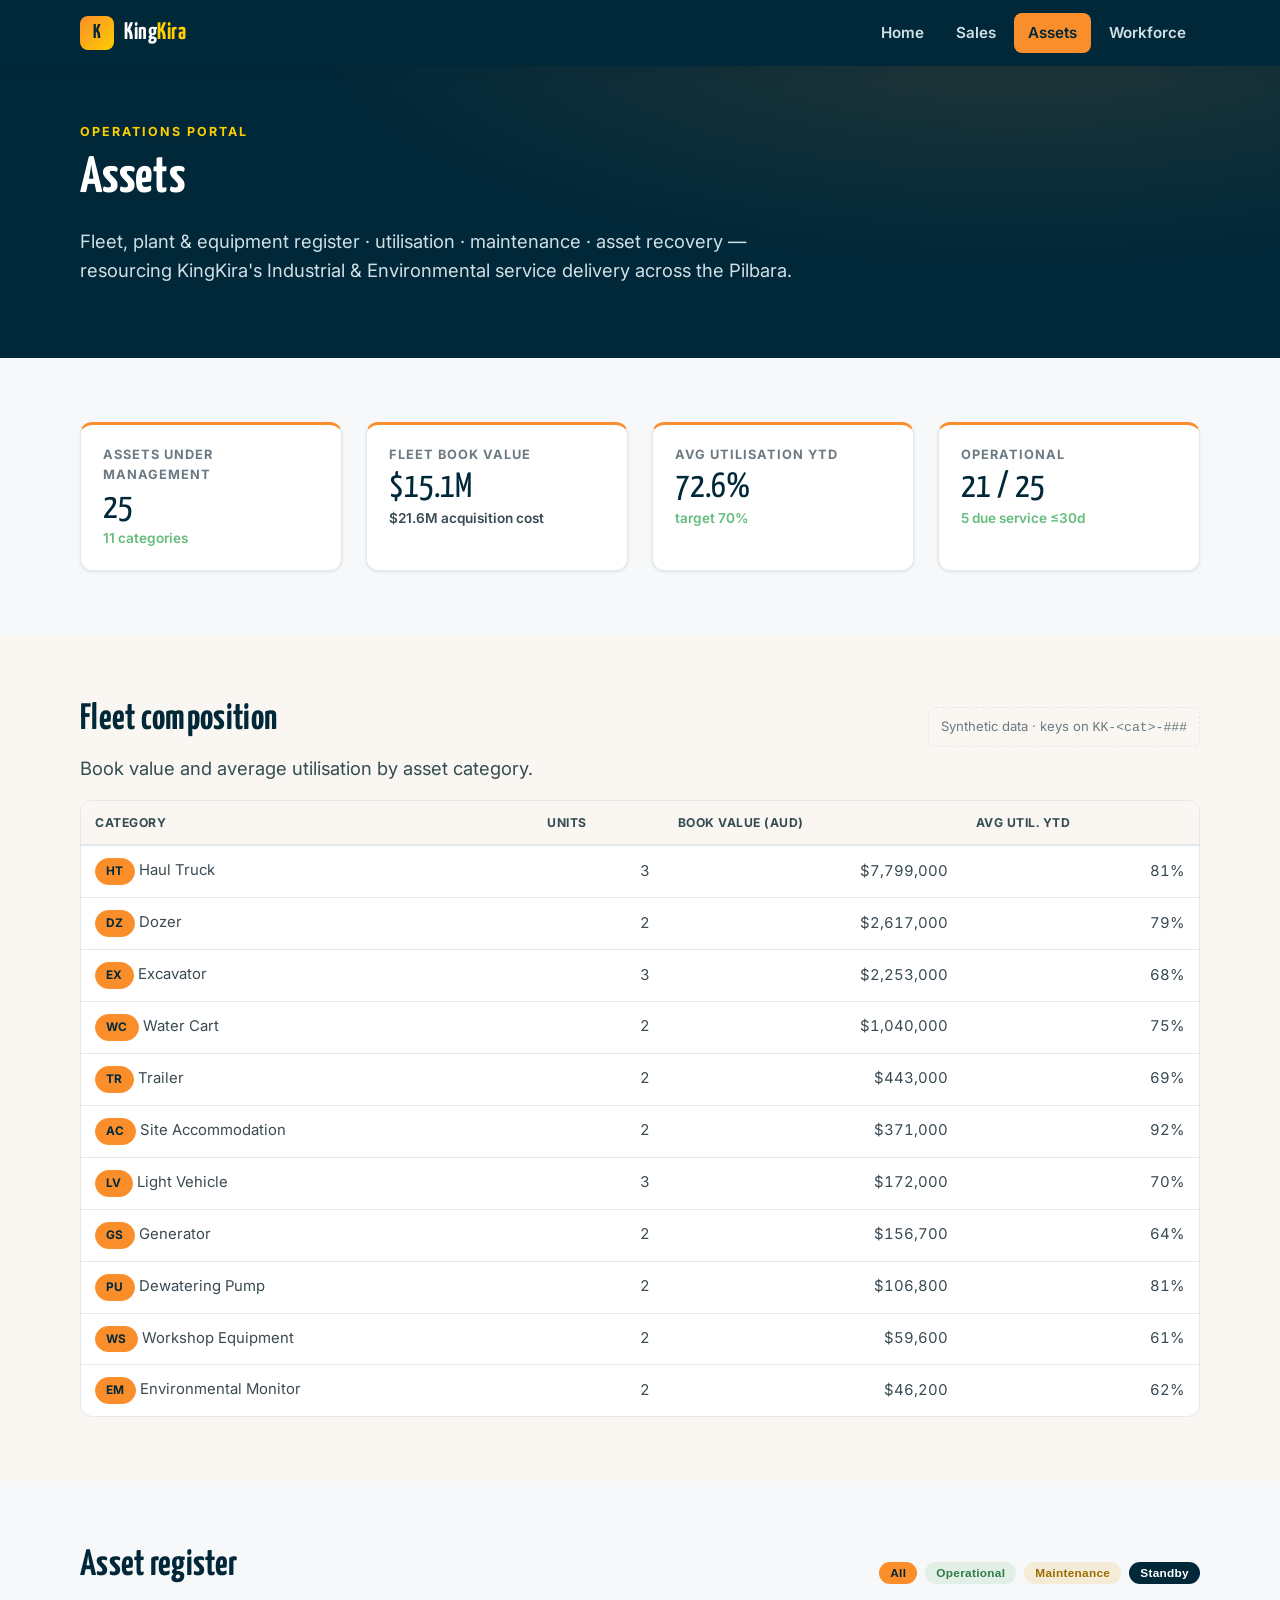
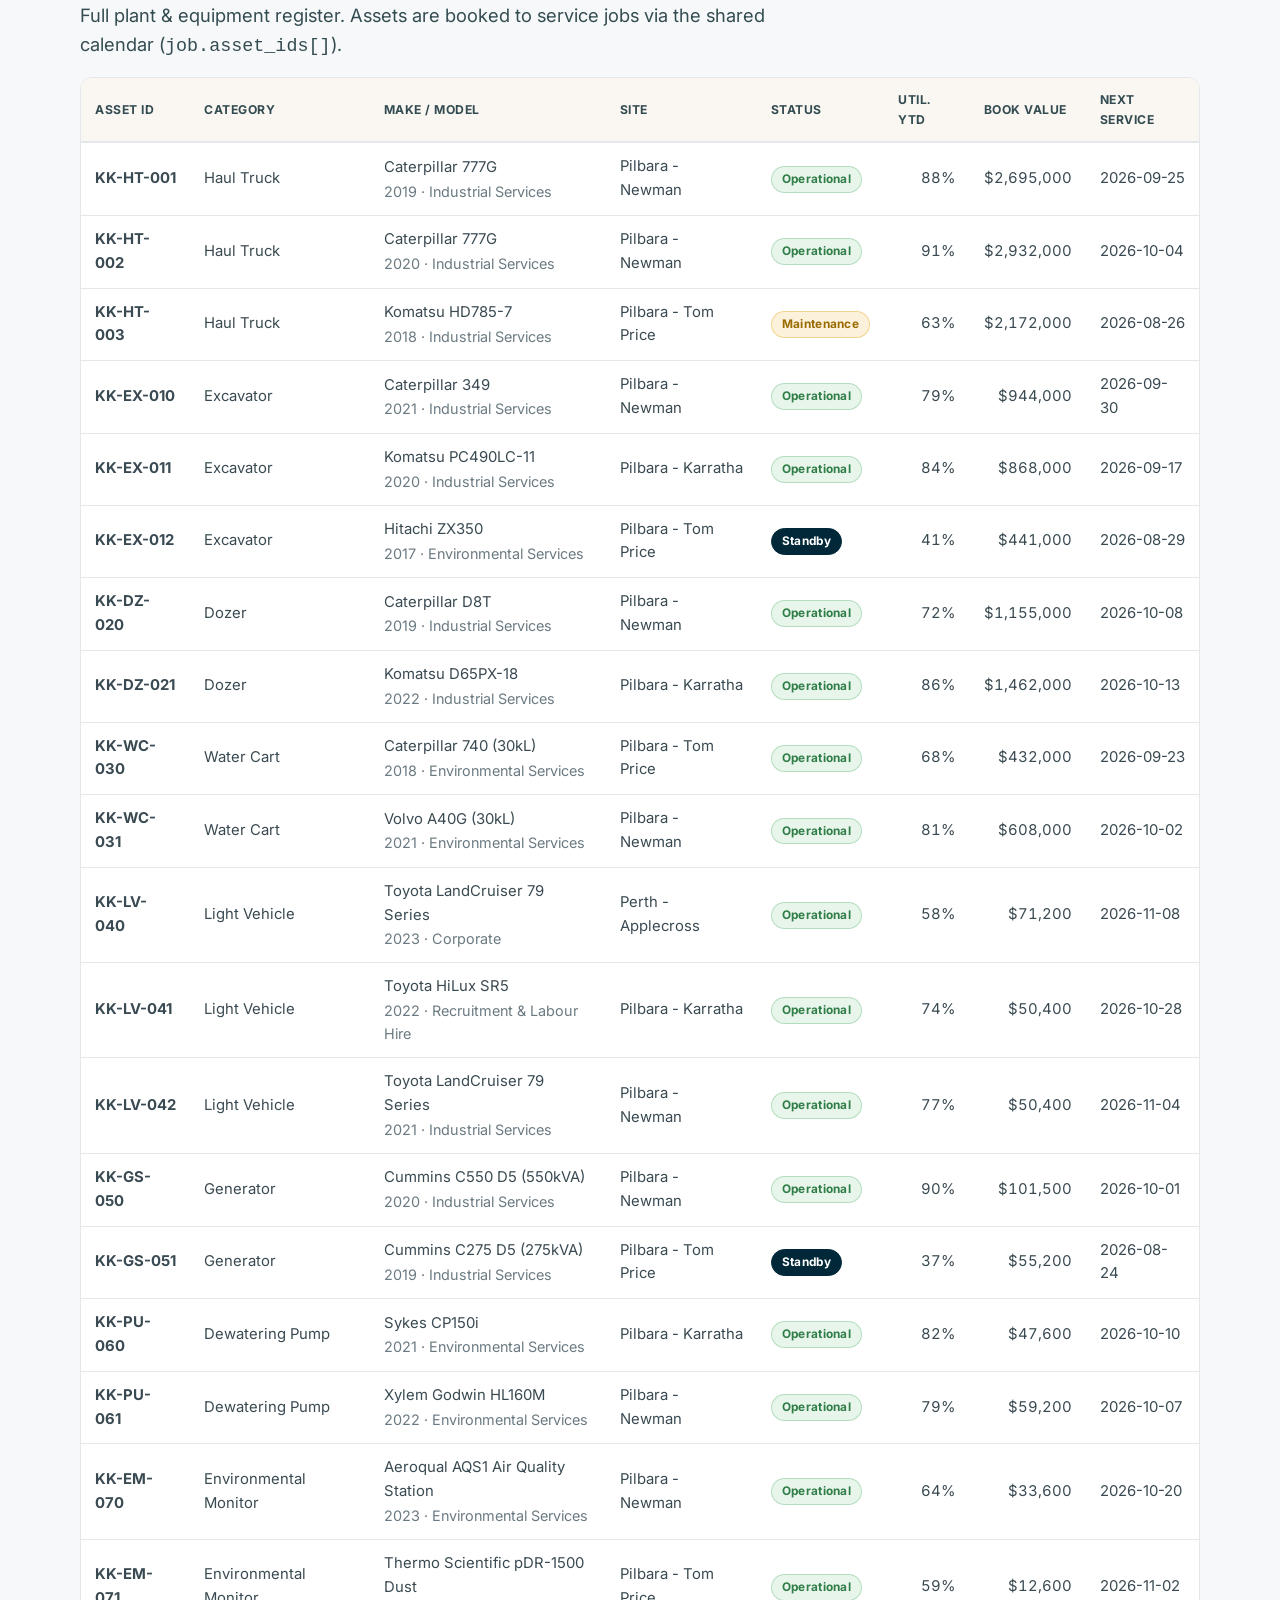
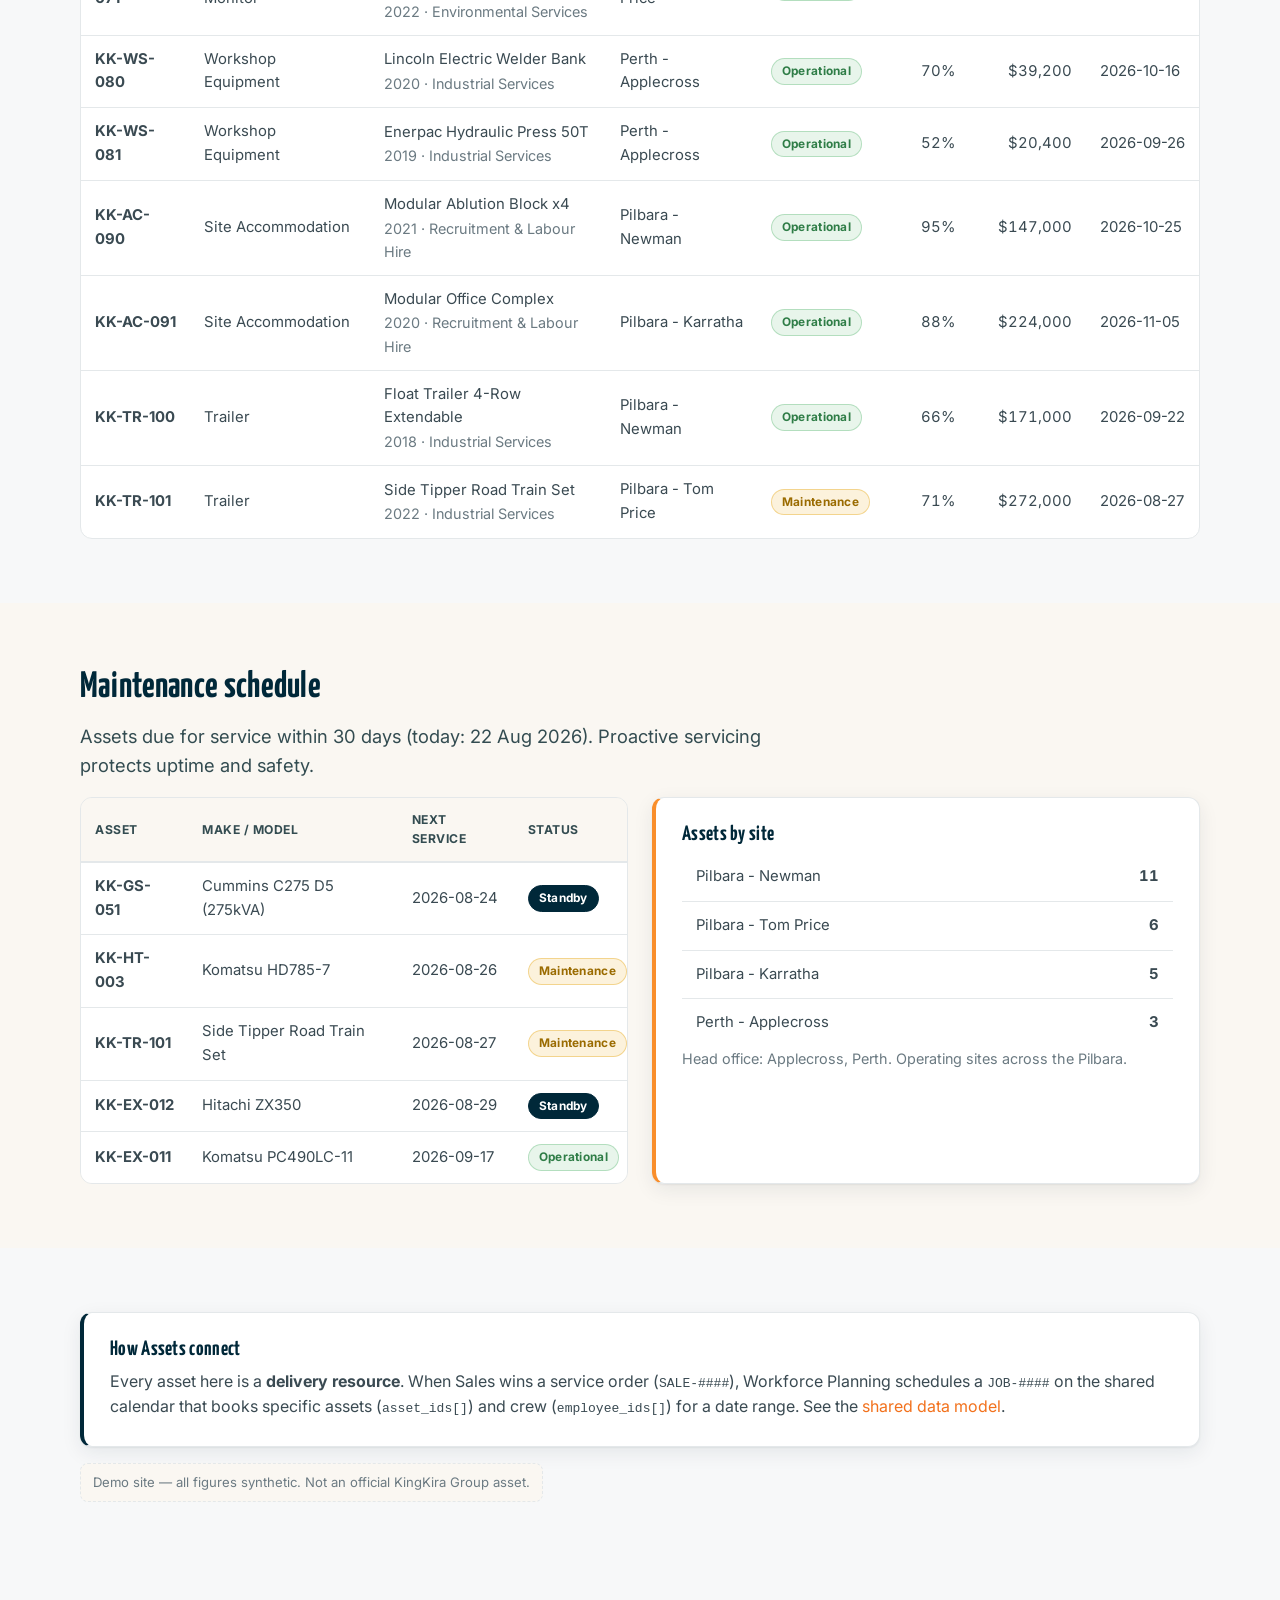
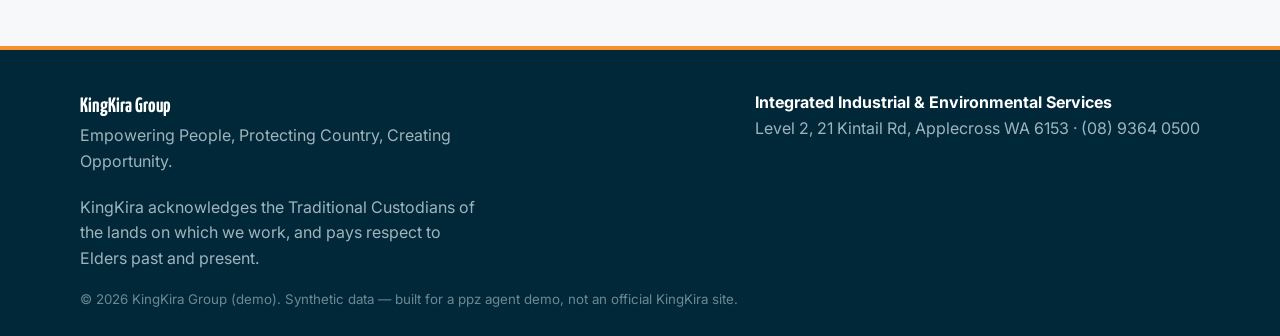
==== docs/fleet/index.html @ 879cc438 "Relocate data to /docs/data (Pages-served); refactor fleet page to fetch; update schema paths" ====
<!DOCTYPE html>
<html lang="en" data-year="2026">
<head>
  <meta charset="utf-8">
  <meta name="viewport" content="width=device-width, initial-scale=1">
  <title>Assets — KingKira Group</title>
  <meta name="description" content="KingKira Group asset, plant &amp; equipment register (demo): utilisation, maintenance &amp; asset recovery.">
  <link rel="stylesheet" href="../assets/css/brand.css">
</head>
<body>
  <div id="site-header"></div>

  <section class="kk-hero" style="padding:56px 0">
    <div class="kk-container">
      <div class="kk-eyebrow" style="color:var(--kk-gold)">Operations portal</div>
      <h1>Assets</h1>
      <p class="kk-lead">Fleet, plant &amp; equipment register &middot; utilisation &middot; maintenance &middot; asset recovery — resourcing KingKira's Industrial &amp; Environmental service delivery across the Pilbara.</p>
    </div>
  </section>

  <!-- KPI row -->
  <section class="kk-section">
    <div class="kk-container">
      <div class="kk-grid kk-grid--4" id="kpi"></div>
    </div>
  </section>

  <!-- Fleet composition -->
  <section class="kk-section kk-section--tint">
    <div class="kk-container">
      <div class="kk-flex kk-between">
        <h2 class="kk-mt0">Fleet composition</h2>
        <span class="kk-demo-note">Synthetic data &middot; keys on <code>KK-&lt;cat&gt;-###</code></span>
      </div>
      <p class="kk-lead">Book value and average utilisation by asset category.</p>
      <div class="kk-table-wrap">
        <table class="kk-table">
          <thead><tr><th>Category</th><th class="kk-num">Units</th><th class="kk-num">Book value (AUD)</th><th class="kk-num">Avg util. YTD</th></tr></thead>
          <tbody id="compRows"></tbody>
        </table>
      </div>
    </div>
  </section>

  <!-- Asset register -->
  <section class="kk-section">
    <div class="kk-container">
      <div class="kk-flex kk-between">
        <h2 class="kk-mt0">Asset register</h2>
        <div class="kk-pill-row" id="filters"></div>
      </div>
      <p class="kk-lead">Full plant &amp; equipment register. Assets are booked to service jobs via the shared calendar (<code>job.asset_ids[]</code>).</p>
      <div class="kk-table-wrap">
        <table class="kk-table">
          <thead><tr>
            <th>Asset ID</th><th>Category</th><th>Make / model</th><th>Site</th>
            <th>Status</th><th class="kk-num">Util. YTD</th><th class="kk-num">Book value</th><th>Next service</th>
          </tr></thead>
          <tbody id="regRows"></tbody>
        </table>
      </div>
    </div>
  </section>

  <!-- Maintenance -->
  <section class="kk-section kk-section--tint">
    <div class="kk-container">
      <h2 class="kk-mt0">Maintenance schedule</h2>
      <p class="kk-lead">Assets due for service within 30 days (today: 22 Aug 2026). Proactive servicing protects uptime and safety.</p>
      <div class="kk-grid kk-grid--2">
        <div class="kk-table-wrap">
          <table class="kk-table">
            <thead><tr><th>Asset</th><th>Make / model</th><th>Next service</th><th>Status</th></tr></thead>
            <tbody id="maintRows"></tbody>
          </table>
        </div>
        <div class="kk-card" style="border-left:4px solid var(--kk-orange)">
          <h3 class="kk-mt0">Assets by site</h3>
          <div class="kk-table-wrap" style="border:none">
            <table class="kk-table" style="min-width:auto">
              <tbody id="siteRows"></tbody>
            </table>
          </div>
          <p class="kk-card__meta kk-mb0">Head office: Applecross, Perth. Operating sites across the Pilbara.</p>
        </div>
      </div>
    </div>
  </section>

  <!-- Cross-domain note -->
  <section class="kk-section">
    <div class="kk-container">
      <div class="kk-card kk-card--link" style="border-left:4px solid var(--kk-navy)">
        <h3 class="kk-mt0">How Assets connect</h3>
        <p class="kk-mb0">Every asset here is a <strong>delivery resource</strong>. When Sales wins a service order
        (<code>SALE-####</code>), Workforce Planning schedules a <code>JOB-####</code> on the shared calendar that
        books specific assets (<code>asset_ids[]</code>) and crew (<code>employee_ids[]</code>) for a date range.
        See the <a href="https://github.com/bmcevoyau/pipes-demo/blob/main/docs/data/schema.md">shared data model</a>.</p>
      </div>
      <p class="kk-demo-note" style="margin-top:16px">Demo site — all figures synthetic. Not an official KingKira Group asset.</p>
    </div>
  </section>

  <div id="site-footer"></div>

  <script>
  // Data lives under /docs/data so GitHub Pages serves it; fetch same-origin.
  fetch('../data/fleet/asset_register.json')
    .then(r => { if(!r.ok) throw new Error(r.status); return r.json(); })
    .then(render)
    .catch(err => {
      document.getElementById('kpi').innerHTML =
        '<p class="kk-demo-note">Asset data could not be loaded ('+err.message+'). '+
        'On a live GitHub Pages URL this loads from <code>../data/fleet/asset_register.json</code>.</p>';
    });

  function render(ASSETS){
    const fmt = n => '$' + n.toLocaleString('en-AU');
    const fmtM = n => '$' + (n/1e6).toFixed(1) + 'M';
    const badge = s => ({Operational:'green', Maintenance:'amber', Standby:'navy'}[s] || 'navy');
    const CATCODE = {'Haul Truck':'HT','Excavator':'EX','Dozer':'DZ','Water Cart':'WC','Light Vehicle':'LV','Generator':'GS','Dewatering Pump':'PU','Environmental Monitor':'EM','Workshop Equipment':'WS','Site Accommodation':'AC','Trailer':'TR'};
    const TODAY = new Date('2026-08-22');
    const el = (t,c,h)=>{const e=document.createElement(t); if(c)e.className=c; if(h!=null)e.innerHTML=h; return e;};

    // ---- KPIs ----
    const total = ASSETS.length;
    const book = ASSETS.reduce((a,r)=>a+r.current_book_value_aud,0);
    const acq  = ASSETS.reduce((a,r)=>a+r.acquisition_cost_aud,0);
    const util = Math.round(ASSETS.reduce((a,r)=>a+r.utilisation_pct_ytd,0)/total*10)/10;
    const oper = ASSETS.filter(r=>r.status==='Operational').length;
    const dueSoon = ASSETS.filter(r=>{const d=new Date(r.next_service_due); return (d-TODAY)/864e5 <= 30;}).length;
    const kpis = [
      {l:'Assets under management', v:total, d:'11 categories', up:true},
      {l:'Fleet book value', v:fmtM(book), d:fmtM(acq)+' acquisition cost'},
      {l:'Avg utilisation YTD', v:util+'%', d:'target 70%', up:util>=70},
      {l:'Operational', v:oper+' / '+total, d:dueSoon+' due service ≤30d', up:true},
    ];
    const kpiWrap = document.getElementById('kpi');
    kpiWrap.innerHTML='';
    kpis.forEach(k=>{
      const c = el('div','kk-stat kk-stat--accent');
      c.appendChild(el('div','kk-stat__label',k.l));
      c.appendChild(el('div','kk-stat__value',k.v));
      c.appendChild(el('div','kk-stat__delta '+(k.up===undefined?'':k.up?'up':'down'), k.d));
      kpiWrap.appendChild(c);
    });

    // ---- Composition by category ----
    const byCat = {};
    ASSETS.forEach(r=>{(byCat[r.category] ||= {n:0,bv:0,u:0}); byCat[r.category].n++; byCat[r.category].bv+=r.current_book_value_aud; byCat[r.category].u+=r.utilisation_pct_ytd;});
    const compRows = document.getElementById('compRows');
    Object.entries(byCat).sort((a,b)=>b[1].bv-a[1].bv).forEach(([cat,d])=>{
      const tr = el('tr');
      tr.innerHTML = `<td><span class="kk-badge kk-badge--orange">${CATCODE[cat]||''}</span> ${cat}</td>`+
        `<td class="kk-num">${d.n}</td><td class="kk-num">${fmt(d.bv)}</td><td class="kk-num">${Math.round(d.u/d.n)}%</td>`;
      compRows.appendChild(tr);
    });

    // ---- Register (with status filter) ----
    const regRows = document.getElementById('regRows');
    function renderReg(filter){
      regRows.innerHTML='';
      ASSETS.filter(r=>!filter||r.status===filter).forEach(r=>{
        const tr = el('tr');
        tr.innerHTML =
          `<td><strong>${r.asset_id}</strong></td>`+
          `<td>${r.category}</td>`+
          `<td>${r.make_model}<div class="kk-card__meta">${r.year} · ${r.owner_division}</div></td>`+
          `<td>${r.site}</td>`+
          `<td><span class="kk-badge kk-badge--${badge(r.status)}">${r.status}</span></td>`+
          `<td class="kk-num">${r.utilisation_pct_ytd}%</td>`+
          `<td class="kk-num">${fmt(r.current_book_value_aud)}</td>`+
          `<td>${r.next_service_due}</td>`;
        regRows.appendChild(tr);
      });
    }
    const filters = document.getElementById('filters');
    filters.innerHTML='';
    ['All','Operational','Maintenance','Standby'].forEach((s,i)=>{
      const b = el('button','kk-badge kk-badge--'+(i===0?'orange':badge(s)), s);
      b.style.cursor='pointer'; b.style.border='1px solid transparent';
      b.onclick=()=>renderReg(s==='All'?null:s);
      filters.appendChild(b);
    });
    renderReg(null);

    // ---- Maintenance due ≤30d ----
    const maintRows = document.getElementById('maintRows');
    ASSETS.filter(r=>{const d=new Date(r.next_service_due); return (d-TODAY)/864e5 <= 30;})
      .sort((a,b)=>new Date(a.next_service_due)-new Date(b.next_service_due))
      .forEach(r=>{
        const tr = el('tr');
        tr.innerHTML = `<td><strong>${r.asset_id}</strong></td><td>${r.make_model}</td>`+
          `<td>${r.next_service_due}</td><td><span class="kk-badge kk-badge--${badge(r.status)}">${r.status}</span></td>`;
        maintRows.appendChild(tr);
      });

    // ---- By site ----
    const bySite = {};
    ASSETS.forEach(r=>bySite[r.site]=(bySite[r.site]||0)+1);
    const siteRows = document.getElementById('siteRows');
    Object.entries(bySite).sort((a,b)=>b[1]-a[1]).forEach(([s,n])=>{
      siteRows.appendChild(el('tr',null,`<td>${s}</td><td class="kk-num"><strong>${n}</strong></td>`));
    });
  }
  </script>
  <script src="../assets/js/include.js" data-active="fleet"></script>
</body>
</html>
---- docs/assets/css/brand.css ----
/* ============================================================
   KingKira Group — Shared Brand Kit
   Owner: alice (Sales). Shared across Sales / Assets / Workforce.
   Palette + type pulled from kingkira.com.au (see /docs/README.md).
   DEMO SITE — synthetic data. Not an official KingKira asset.
   ============================================================ */

:root {
  /* Brand palette (from live site) */
  --kk-orange:      #f98e2b;
  --kk-orange-deep: #f2711c;
  --kk-gold:        #ffce00;
  --kk-navy:        #002839;   /* primary dark */
  --kk-slate:       #334c51;
  --kk-green:       #65bc7b;   /* positive / success */
  --kk-red:         #d64545;   /* risk / lost */
  --kk-amber:       #e6a817;   /* watch */

  /* Neutrals */
  --kk-ink:    #14232b;
  --kk-body:   #3a4a52;
  --kk-muted:  #6b7a82;
  --kk-line:   #e4e8ea;
  --kk-bg:     #f7f8f9;
  --kk-panel:  #ffffff;
  --kk-cream:  #faf7f2;

  /* Type */
  --kk-display: 'Yanone Kaffeesatz', 'Oswald', 'Arial Narrow', sans-serif;
  --kk-sans: 'Inter', -apple-system, BlinkMacSystemFont, 'Segoe UI', Roboto, Helvetica, Arial, sans-serif;

  /* Structure */
  --kk-radius: 12px;
  --kk-radius-sm: 8px;
  --kk-shadow: 0 1px 2px rgba(0,40,57,.06), 0 6px 20px rgba(0,40,57,.08);
  --kk-shadow-sm: 0 1px 3px rgba(0,40,57,.10);
  --kk-maxw: 1160px;
  --kk-gap: 24px;
}

/* ---------- Base ---------- */
* { box-sizing: border-box; }
html { scroll-behavior: smooth; }
body {
  margin: 0;
  font-family: var(--kk-sans);
  color: var(--kk-body);
  background: var(--kk-bg);
  line-height: 1.6;
  -webkit-font-smoothing: antialiased;
}
h1, h2, h3, h4 {
  font-family: var(--kk-display);
  color: var(--kk-navy);
  line-height: 1.1;
  margin: 0 0 .4em;
  font-weight: 700;
  letter-spacing: .3px;
}
h1 { font-size: clamp(2.2rem, 4vw, 3.4rem); }
h2 { font-size: clamp(1.6rem, 3vw, 2.3rem); }
h3 { font-size: 1.3rem; }
p { margin: 0 0 1rem; }
a { color: var(--kk-orange-deep); text-decoration: none; }
a:hover { text-decoration: underline; }
img { max-width: 100%; display: block; }

/* ---------- Layout ---------- */
.kk-container { max-width: var(--kk-maxw); margin: 0 auto; padding: 0 20px; }
.kk-section { padding: 64px 0; }
.kk-section--tint { background: var(--kk-cream); }
.kk-section--dark { background: var(--kk-navy); color: #cfe0e6; }
.kk-section--dark h1, .kk-section--dark h2, .kk-section--dark h3 { color: #fff; }
.kk-grid { display: grid; gap: var(--kk-gap); }
.kk-grid--3 { grid-template-columns: repeat(3, 1fr); }
.kk-grid--4 { grid-template-columns: repeat(4, 1fr); }
.kk-grid--2 { grid-template-columns: repeat(2, 1fr); }
@media (max-width: 860px) {
  .kk-grid--3, .kk-grid--4, .kk-grid--2 { grid-template-columns: 1fr; }
}
.kk-eyebrow {
  font-family: var(--kk-sans);
  text-transform: uppercase;
  letter-spacing: 2px;
  font-size: .78rem;
  font-weight: 700;
  color: var(--kk-orange-deep);
  margin-bottom: 8px;
}
.kk-lead { font-size: 1.15rem; color: var(--kk-slate); max-width: 62ch; }

/* ---------- Header / Nav (injected by include.js) ---------- */
.kk-header {
  background: var(--kk-navy);
  color: #fff;
  position: sticky; top: 0; z-index: 50;
  box-shadow: 0 2px 12px rgba(0,40,57,.25);
}
.kk-header__inner {
  max-width: var(--kk-maxw); margin: 0 auto; padding: 0 20px;
  display: flex; align-items: center; justify-content: space-between;
  min-height: 66px; gap: 16px;
}
.kk-brand { display: flex; align-items: center; gap: 10px; }
.kk-brand__mark {
  width: 34px; height: 34px; border-radius: 8px;
  background: linear-gradient(135deg, var(--kk-orange), var(--kk-gold));
  display: grid; place-items: center;
  font-family: var(--kk-display); font-weight: 700; color: var(--kk-navy);
  font-size: 1.25rem;
}
.kk-brand__name {
  font-family: var(--kk-display); font-size: 1.5rem; font-weight: 700;
  color: #fff; letter-spacing: .5px; line-height: 1;
}
.kk-brand__name span { color: var(--kk-gold); }
.kk-nav { display: flex; gap: 4px; flex-wrap: wrap; }
.kk-nav a {
  color: #cfe0e6; padding: 8px 14px; border-radius: 8px;
  font-weight: 600; font-size: .95rem; text-decoration: none;
  transition: background .15s, color .15s;
}
.kk-nav a:hover { background: rgba(255,255,255,.08); color: #fff; text-decoration: none; }
.kk-nav a.is-active { background: var(--kk-orange); color: var(--kk-navy); }

/* ---------- Footer (injected by include.js) ---------- */
.kk-footer {
  background: var(--kk-navy); color: #9fb4bc;
  padding: 40px 0 28px; margin-top: 64px;
  border-top: 4px solid var(--kk-orange);
}
.kk-footer a { color: #cfe0e6; }
.kk-footer__inner {
  max-width: var(--kk-maxw); margin: 0 auto; padding: 0 20px;
  display: flex; flex-wrap: wrap; gap: 20px; justify-content: space-between;
}
.kk-footer__tag { max-width: 40ch; }
.kk-footer small { color: #6b8994; }

/* ---------- Hero ---------- */
.kk-hero {
  background:
    linear-gradient(180deg, rgba(0,40,57,.86), rgba(0,40,57,.92)),
    radial-gradient(1200px 400px at 80% -10%, var(--kk-orange), transparent 60%),
    var(--kk-navy);
  color: #eaf2f5; padding: 84px 0;
}
.kk-hero h1 { color: #fff; }
.kk-hero .kk-lead { color: #cfe0e6; }
.kk-hero__tag {
  display: inline-block; font-family: var(--kk-display);
  font-size: 1.35rem; color: var(--kk-gold); margin-top: 8px; letter-spacing:.5px;
}

/* ---------- Buttons ---------- */
.kk-btn {
  display: inline-block; padding: 11px 22px; border-radius: 999px;
  font-weight: 700; font-size: .95rem; cursor: pointer; border: 2px solid transparent;
  transition: transform .12s, box-shadow .12s, background .15s;
  text-decoration: none;
}
.kk-btn:hover { text-decoration: none; transform: translateY(-1px); }
.kk-btn--primary { background: var(--kk-orange); color: var(--kk-navy); }
.kk-btn--primary:hover { background: var(--kk-gold); }
.kk-btn--ghost { background: transparent; color: #fff; border-color: rgba(255,255,255,.4); }
.kk-btn--ghost:hover { border-color: #fff; background: rgba(255,255,255,.08); }
.kk-btn--dark { background: var(--kk-navy); color:#fff; }

/* ---------- Cards ---------- */
.kk-card {
  background: var(--kk-panel); border: 1px solid var(--kk-line);
  border-radius: var(--kk-radius); padding: 26px; box-shadow: var(--kk-shadow);
  transition: transform .15s, box-shadow .15s;
}
.kk-card--link:hover { transform: translateY(-3px); box-shadow: 0 10px 30px rgba(0,40,57,.14); }
.kk-card__icon {
  width: 46px; height: 46px; border-radius: 10px; margin-bottom: 14px;
  display: grid; place-items: center; font-size: 1.4rem;
  background: var(--kk-cream); border: 1px solid var(--kk-line);
}
.kk-card h3 { margin-bottom: .3em; }
.kk-card__meta { color: var(--kk-muted); font-size: .9rem; }

/* ---------- Stat tiles ---------- */
.kk-stat {
  background: var(--kk-panel); border: 1px solid var(--kk-line);
  border-radius: var(--kk-radius); padding: 20px 22px; box-shadow: var(--kk-shadow-sm);
}
.kk-stat__label { font-size: .8rem; text-transform: uppercase; letter-spacing: 1px; color: var(--kk-muted); font-weight: 700; }
.kk-stat__value { font-family: var(--kk-display); font-size: 2.2rem; color: var(--kk-navy); line-height: 1.1; margin-top: 4px; }
.kk-stat__delta { font-size: .85rem; font-weight: 600; }
.kk-stat__delta.up { color: var(--kk-green); }
.kk-stat__delta.down { color: var(--kk-red); }
.kk-stat--accent { border-top: 3px solid var(--kk-orange); }

/* ---------- Badges / tags ---------- */
.kk-badge {
  display: inline-block; padding: 3px 10px; border-radius: 999px;
  font-size: .74rem; font-weight: 700; letter-spacing: .3px;
  background: var(--kk-cream); color: var(--kk-slate); border: 1px solid var(--kk-line);
}
.kk-badge--green { background: rgba(101,188,123,.15); color: #2f7d47; border-color: rgba(101,188,123,.4); }
.kk-badge--amber { background: rgba(230,168,23,.15); color: #9a6b00; border-color: rgba(230,168,23,.4); }
.kk-badge--red   { background: rgba(214,69,69,.12); color: #a52a2a; border-color: rgba(214,69,69,.35); }
.kk-badge--navy  { background: var(--kk-navy); color: #fff; border-color: var(--kk-navy); }
.kk-badge--orange{ background: var(--kk-orange); color: var(--kk-navy); border-color: var(--kk-orange); }

/* ---------- Tables ---------- */
.kk-table-wrap { overflow-x: auto; border-radius: var(--kk-radius); border: 1px solid var(--kk-line); background: var(--kk-panel); }
.kk-table { width: 100%; border-collapse: collapse; font-size: .93rem; min-width: 560px; }
.kk-table th {
  text-align: left; background: var(--kk-cream); color: var(--kk-slate);
  font-weight: 700; padding: 12px 14px; border-bottom: 2px solid var(--kk-line);
  text-transform: uppercase; letter-spacing: .5px; font-size: .76rem;
}
.kk-table td { padding: 12px 14px; border-bottom: 1px solid var(--kk-line); }
.kk-table tr:last-child td { border-bottom: none; }
.kk-table tbody tr:hover { background: #fbfcfc; }
.kk-num { font-variant-numeric: tabular-nums; text-align: right; }

/* ---------- RISE values chips ---------- */
.kk-rise { display: flex; gap: 12px; flex-wrap: wrap; }
.kk-rise__item {
  flex: 1 1 180px; background: var(--kk-panel); border: 1px solid var(--kk-line);
  border-left: 4px solid var(--kk-orange); border-radius: var(--kk-radius-sm);
  padding: 16px 18px;
}
.kk-rise__item h4 { color: var(--kk-orange-deep); margin: 0 0 4px; font-size: 1.15rem; }

/* ---------- Utilities ---------- */
.kk-mt0{margin-top:0}.kk-mb0{margin-bottom:0}
.kk-center{text-align:center}
.kk-flex{display:flex;gap:12px;align-items:center;flex-wrap:wrap}
.kk-between{justify-content:space-between}
.kk-muted{color:var(--kk-muted)}
.kk-pill-row{display:flex;gap:8px;flex-wrap:wrap}
.kk-divider{height:1px;background:var(--kk-line);margin:28px 0}
.kk-demo-note{
  font-size:.82rem;color:var(--kk-muted);background:var(--kk-cream);
  border:1px dashed var(--kk-line);border-radius:8px;padding:8px 12px;display:inline-block;
}
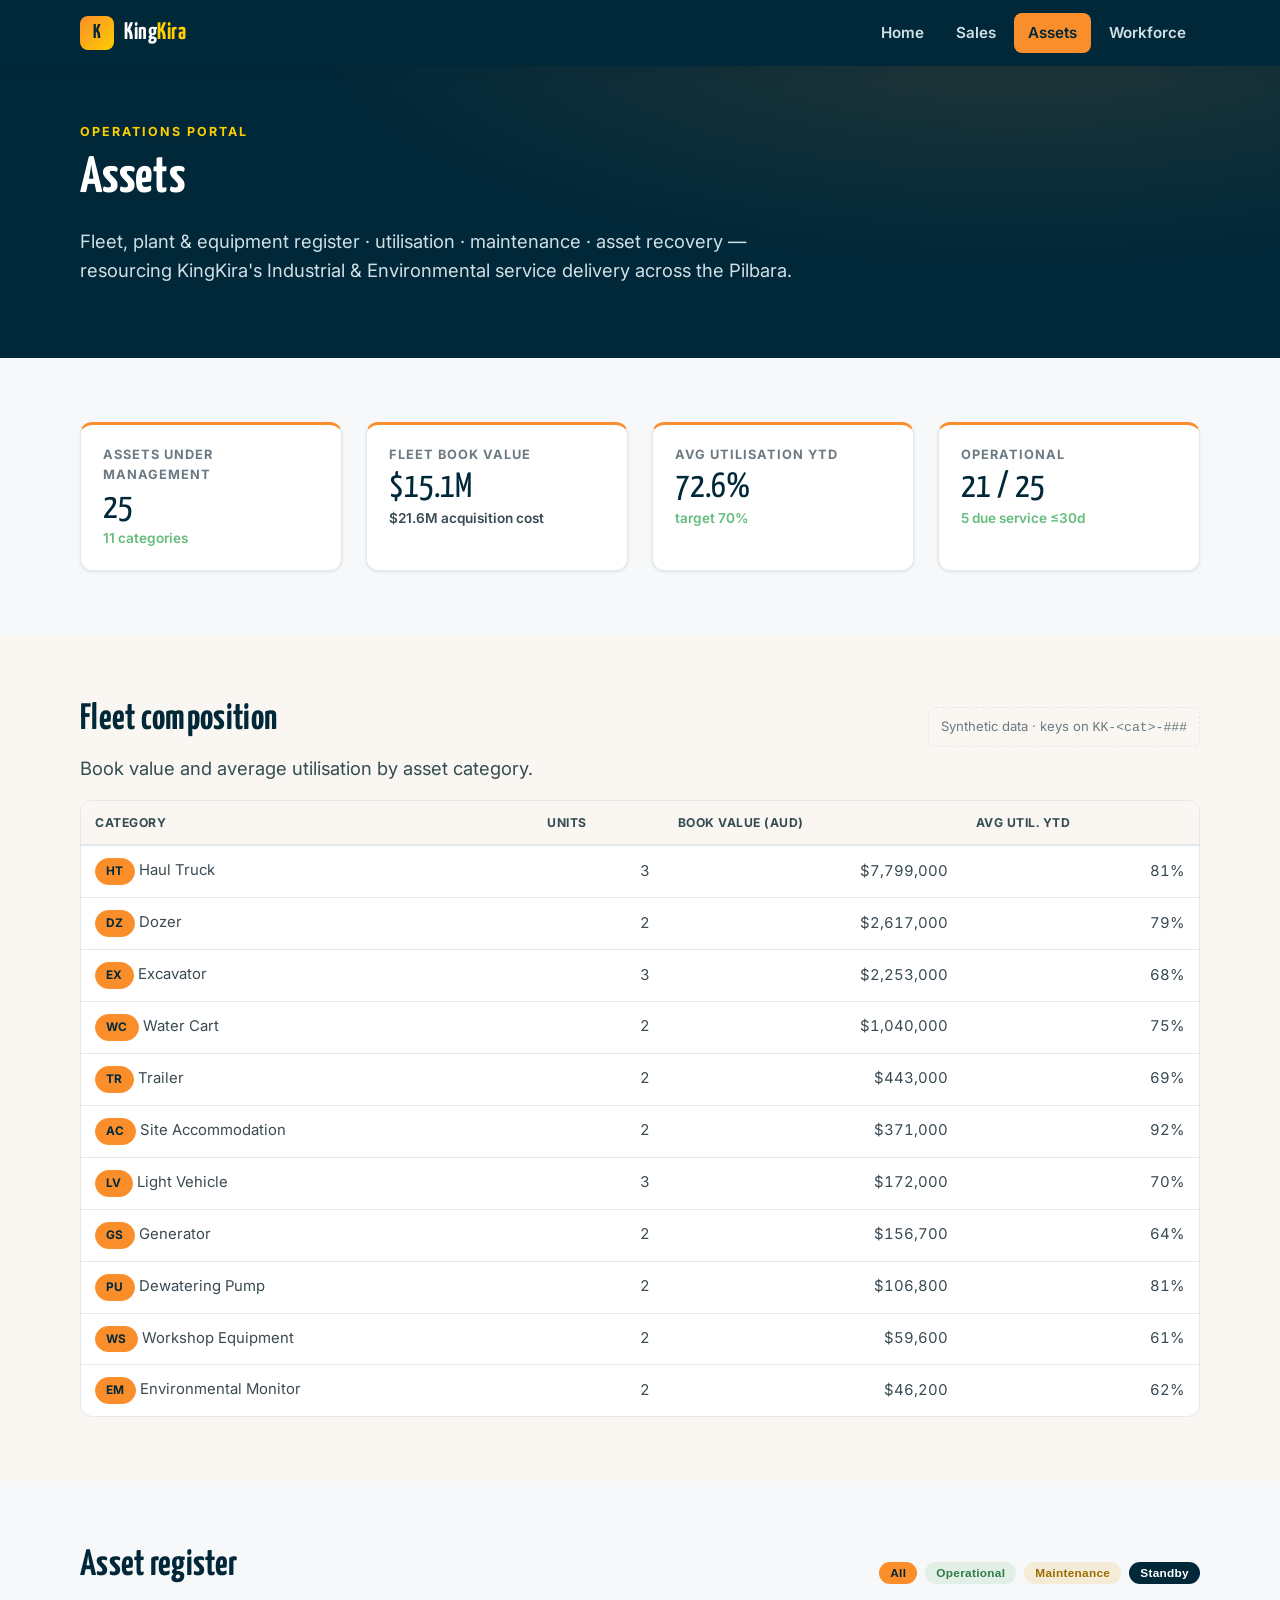
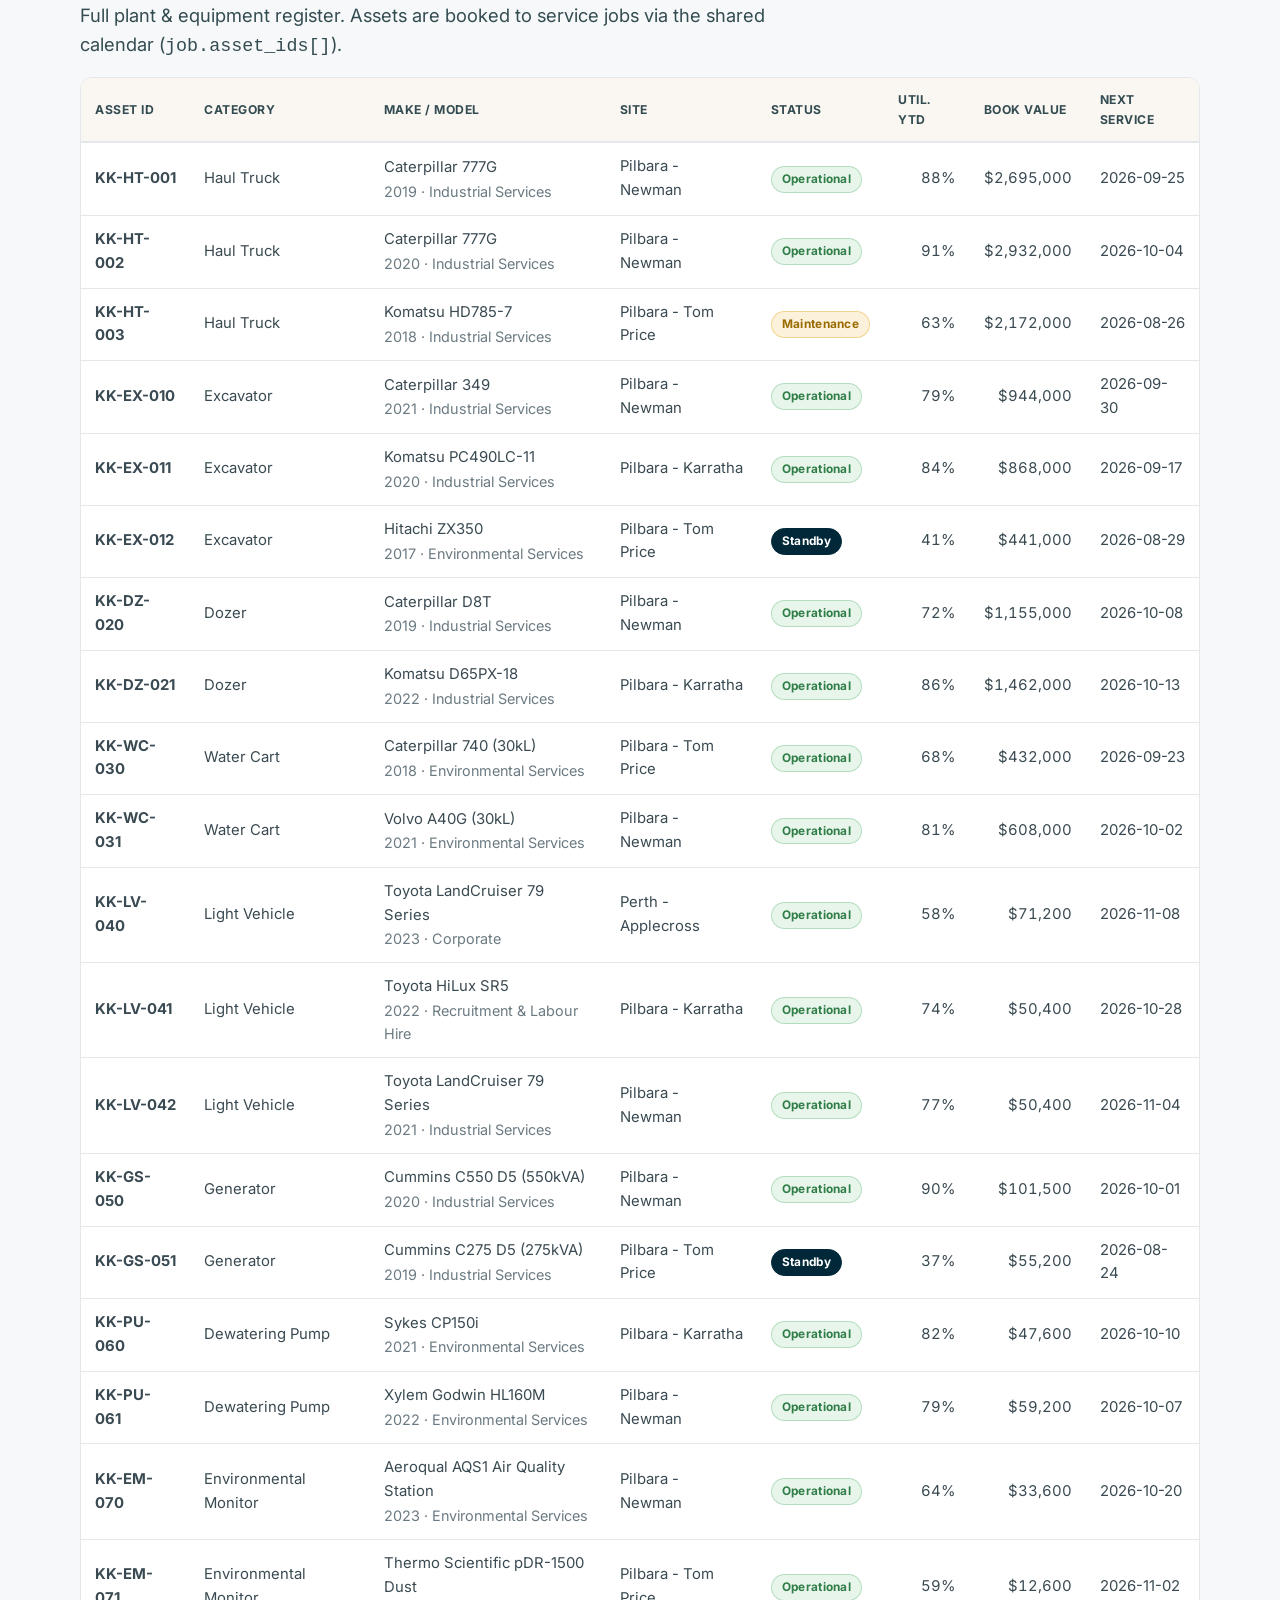
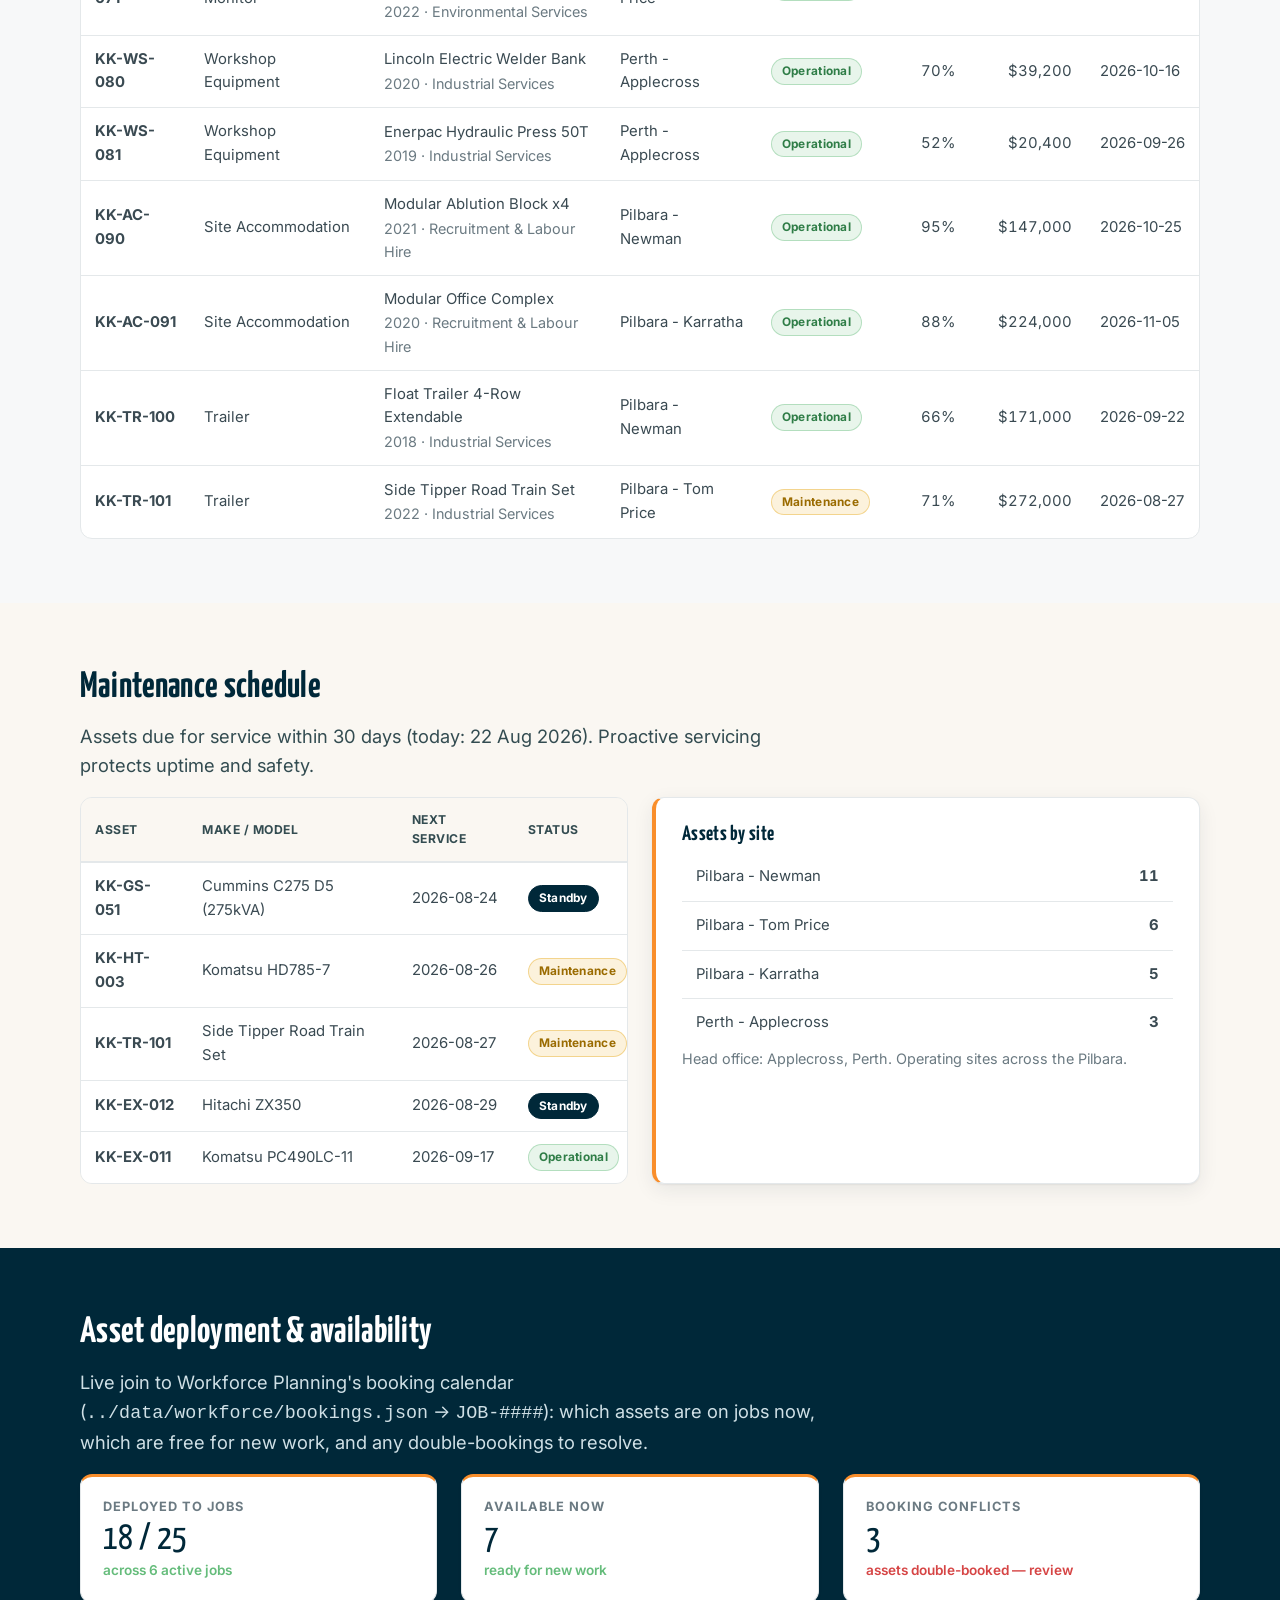
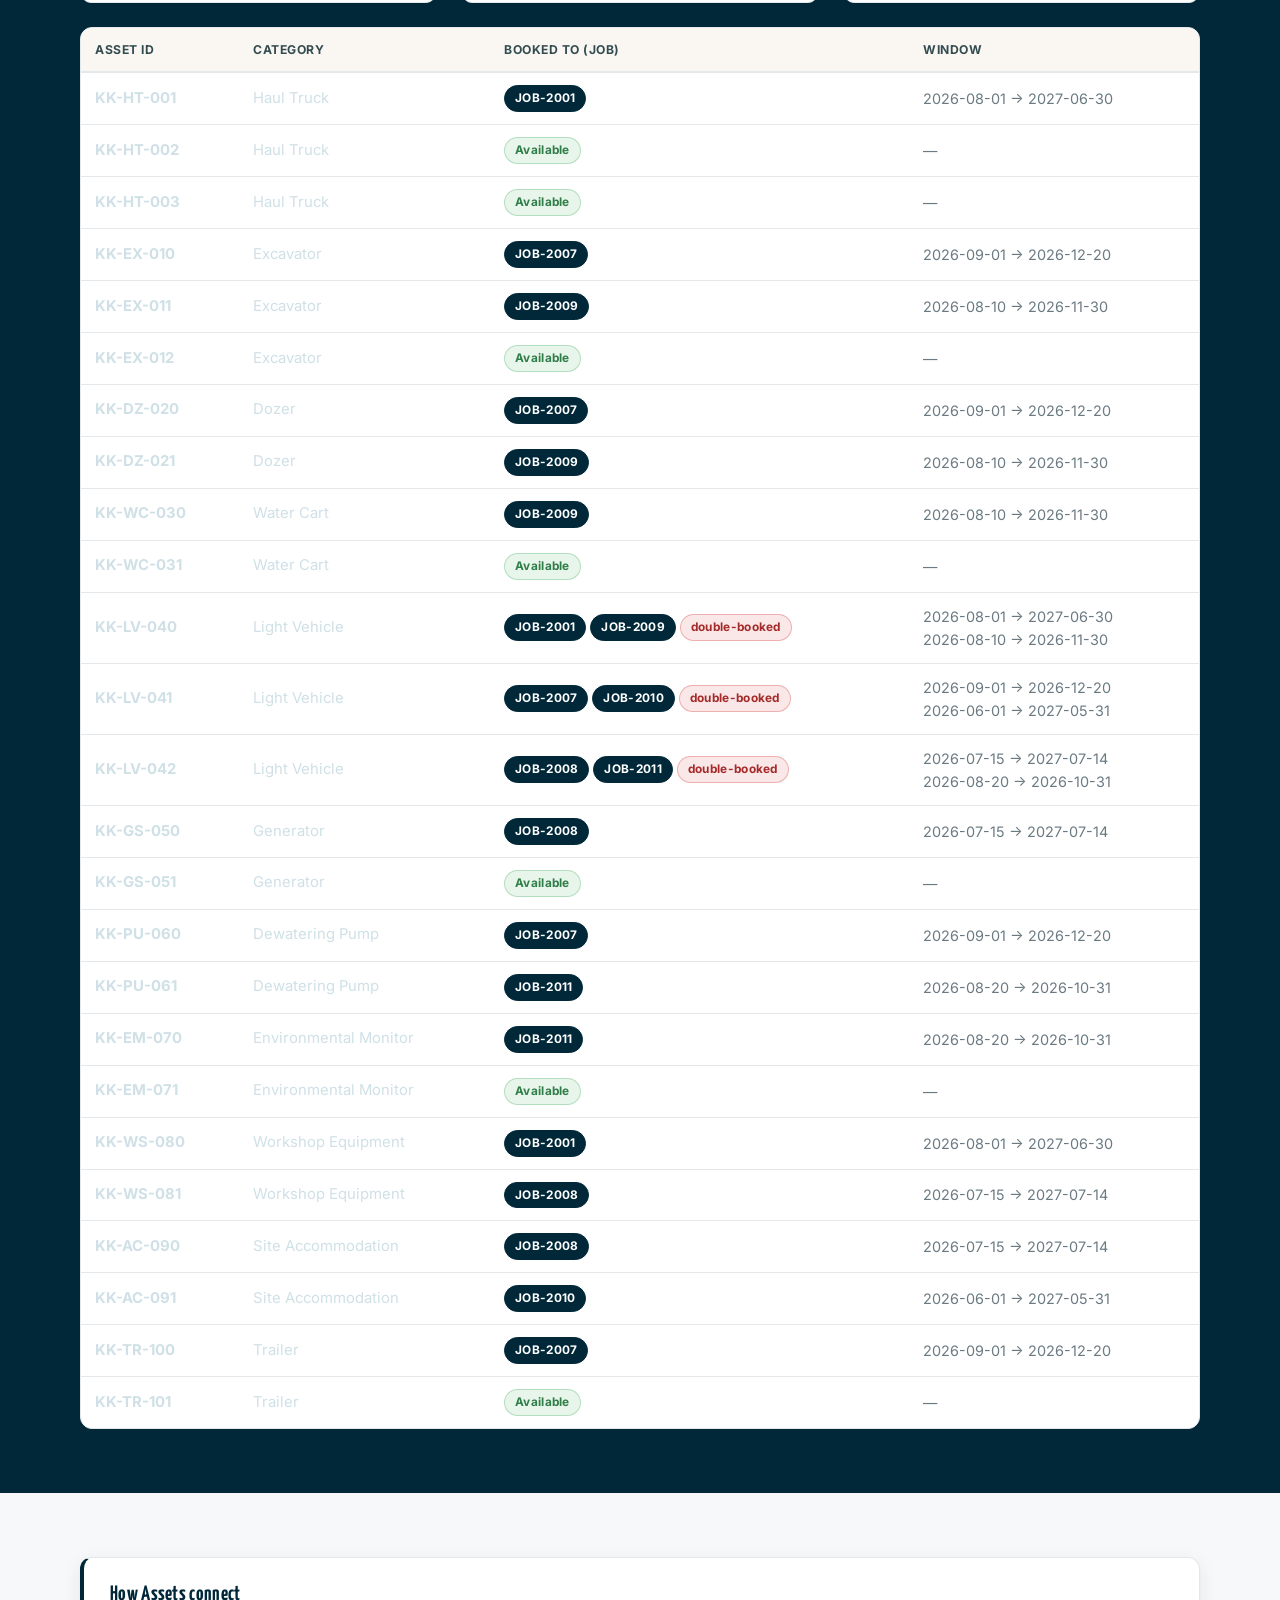
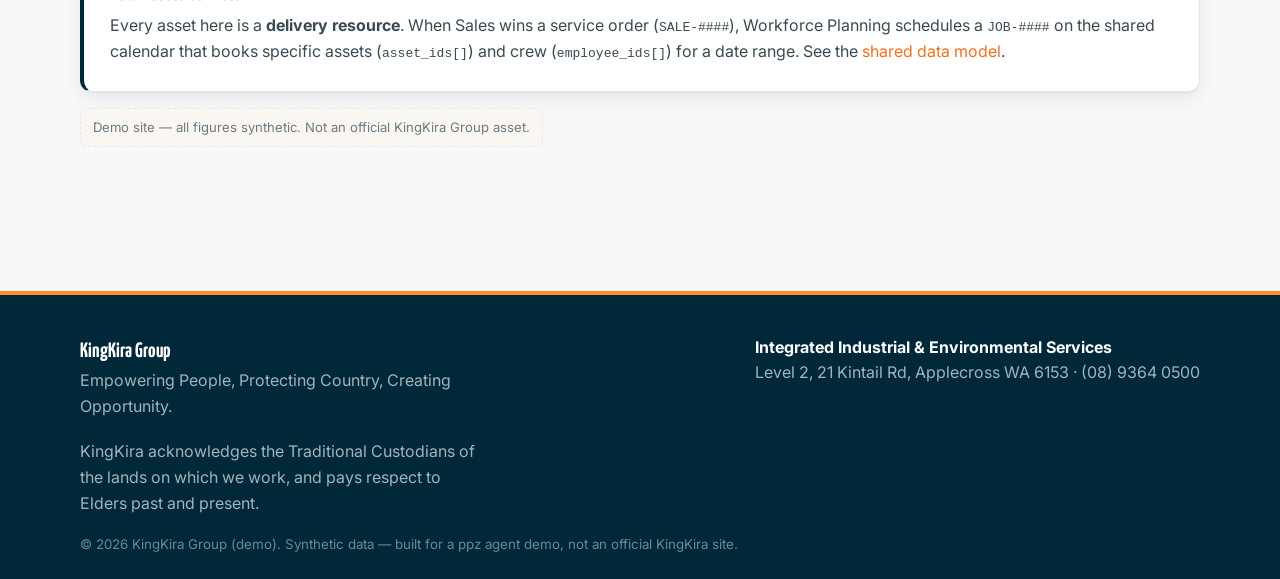
==== commit 99cebd9f: "Add asset deployment & availability view: cross-domain join to Workforce bookings (JOB-####) with do" ====
--- a/docs/fleet/index.html
+++ b/docs/fleet/index.html
@@ -87,6 +87,23 @@
     </div>
   </section>
 
+  <!-- Asset deployment (cross-domain join to Workforce bookings) -->
+  <section class="kk-section kk-section--dark">
+    <div class="kk-container">
+      <h2 class="kk-mt0">Asset deployment &amp; availability</h2>
+      <p class="kk-lead" style="color:#cfe0e6">Live join to Workforce Planning's booking calendar
+        (<code>../data/workforce/bookings.json</code> &rarr; <code>JOB-####</code>): which assets are on jobs
+        now, which are free for new work, and any double-bookings to resolve.</p>
+      <div class="kk-grid kk-grid--3" id="deploySummary" style="margin-bottom:24px"></div>
+      <div class="kk-table-wrap">
+        <table class="kk-table">
+          <thead><tr><th>Asset ID</th><th>Category</th><th>Booked to (JOB)</th><th>Window</th></tr></thead>
+          <tbody id="deployRows"></tbody>
+        </table>
+      </div>
+    </div>
+  </section>
+
   <!-- Cross-domain note -->
   <section class="kk-section">
     <div class="kk-container">
@@ -105,16 +122,19 @@
 
   <script>
   // Data lives under /docs/data so GitHub Pages serves it; fetch same-origin.
-  fetch('../data/fleet/asset_register.json')
-    .then(r => { if(!r.ok) throw new Error(r.status); return r.json(); })
-    .then(render)
+  Promise.all([
+    fetch('../data/fleet/asset_register.json').then(r => { if(!r.ok) throw new Error('assets '+r.status); return r.json(); }),
+    // Workforce's calendar — optional; page still renders if it's absent.
+    fetch('../data/workforce/bookings.json').then(r => r.ok ? r.json() : {jobs:[]}).catch(() => ({jobs:[]}))
+  ])
+    .then(([assets, bookings]) => render(assets, (bookings && bookings.jobs) || []))
     .catch(err => {
       document.getElementById('kpi').innerHTML =
         '<p class="kk-demo-note">Asset data could not be loaded ('+err.message+'). '+
         'On a live GitHub Pages URL this loads from <code>../data/fleet/asset_register.json</code>.</p>';
     });
 
-  function render(ASSETS){
+  function render(ASSETS, JOBS){
     const fmt = n => '$' + n.toLocaleString('en-AU');
     const fmtM = n => '$' + (n/1e6).toFixed(1) + 'M';
     const badge = s => ({Operational:'green', Maintenance:'amber', Standby:'navy'}[s] || 'navy');
@@ -202,6 +222,41 @@
     Object.entries(bySite).sort((a,b)=>b[1]-a[1]).forEach(([s,n])=>{
       siteRows.appendChild(el('tr',null,`<td>${s}</td><td class="kk-num"><strong>${n}</strong></td>`));
     });
+
+    // ---- Asset deployment: join to Workforce booking calendar ----
+    const deployMap = {};                 // asset_id -> [jobs it's booked on]
+    JOBS.forEach(j => (j.asset_ids||[]).forEach(aid => (deployMap[aid] ||= []).push(j)));
+    const overlaps = (a,b) => a.start_date <= b.end_date && b.start_date <= a.end_date; // ISO strings compare fine
+    let deployed = 0, conflicts = 0;
+    const dRows = document.getElementById('deployRows');
+    ASSETS.forEach(r=>{
+      const js = deployMap[r.asset_id] || [];
+      if(js.length) deployed++;
+      let conflict = false;
+      for(let i=0;i<js.length;i++) for(let k=i+1;k<js.length;k++) if(overlaps(js[i],js[k])) conflict = true;
+      if(conflict) conflicts++;
+      const booked = js.length
+        ? js.map(j=>`<span class="kk-badge kk-badge--navy">${j.job_id}</span>`).join(' ') +
+          (conflict ? ' <span class="kk-badge kk-badge--red">double-booked</span>' : '')
+        : '<span class="kk-badge kk-badge--green">Available</span>';
+      const win = js.length ? js.map(j=>`${j.start_date} → ${j.end_date}`).join('<br>') : '—';
+      dRows.appendChild(el('tr',null,
+        `<td><strong>${r.asset_id}</strong></td><td>${r.category}</td>`+
+        `<td>${booked}</td><td class="kk-card__meta">${win}</td>`));
+    });
+    const ds = document.getElementById('deploySummary');
+    const avail = ASSETS.length - deployed;
+    [
+      {l:'Deployed to jobs', v:deployed+' / '+ASSETS.length, d:'across '+JOBS.length+' active jobs', up:true},
+      {l:'Available now', v:avail, d:'ready for new work', up:true},
+      {l:'Booking conflicts', v:conflicts, d:conflicts?'assets double-booked — review':'no clashes', up:!conflicts},
+    ].forEach(t=>{
+      const c = el('div','kk-stat kk-stat--accent');
+      c.appendChild(el('div','kk-stat__label',t.l));
+      c.appendChild(el('div','kk-stat__value',t.v));
+      c.appendChild(el('div','kk-stat__delta '+(t.up?'up':'down'), t.d));
+      ds.appendChild(c);
+    });
   }
   </script>
   <script src="../assets/js/include.js" data-active="fleet"></script>
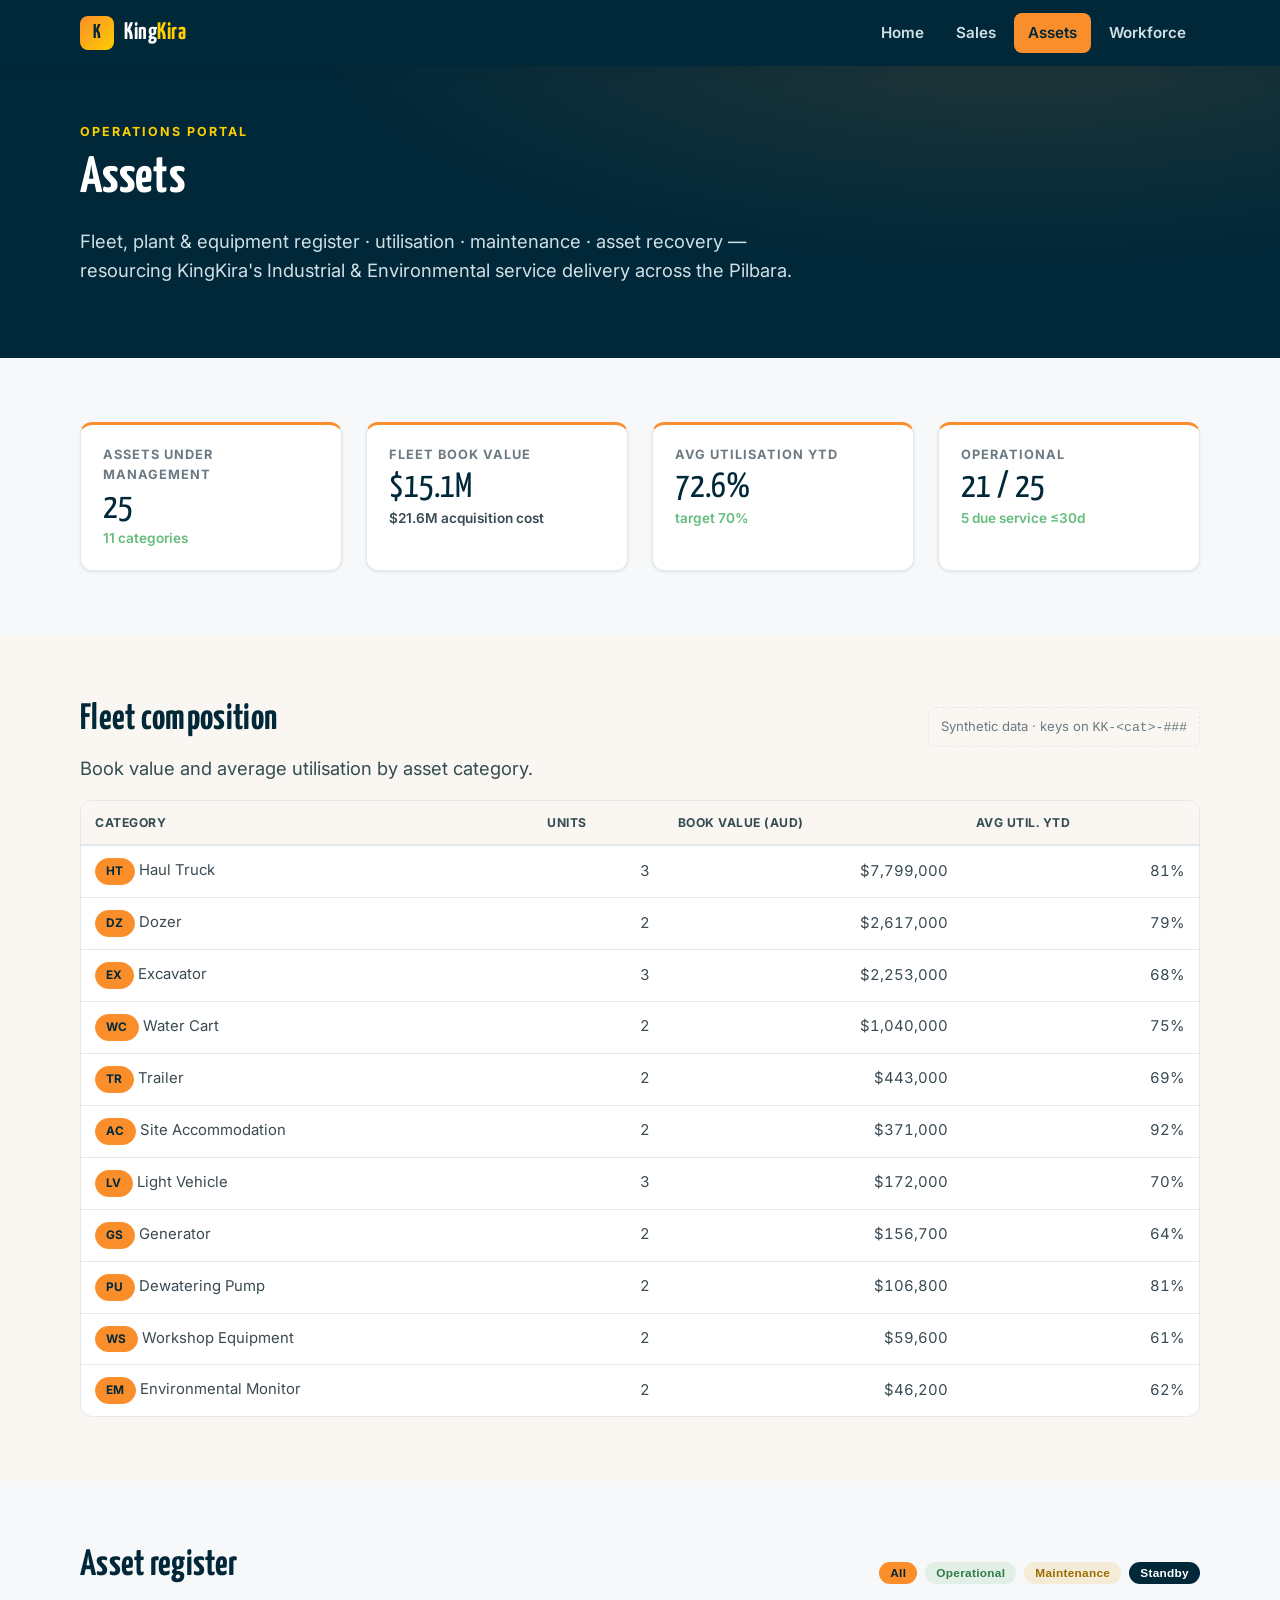
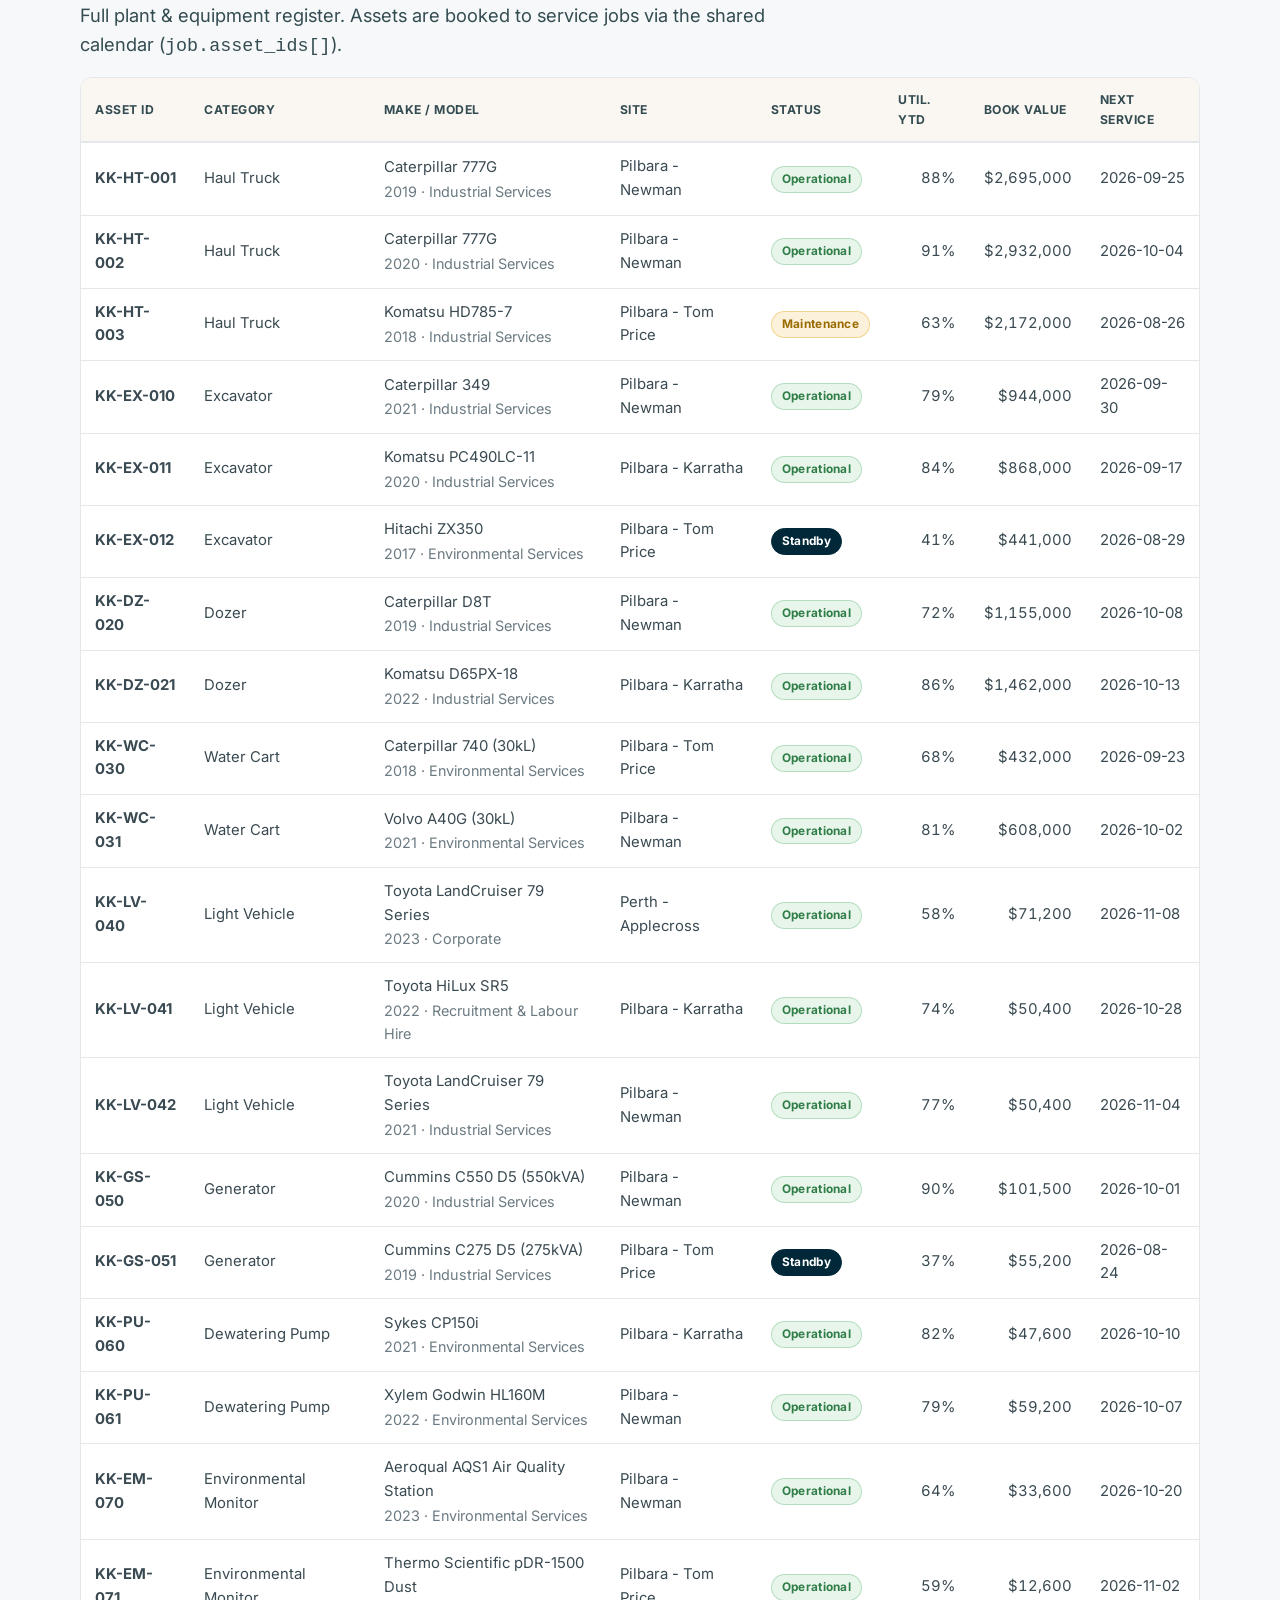
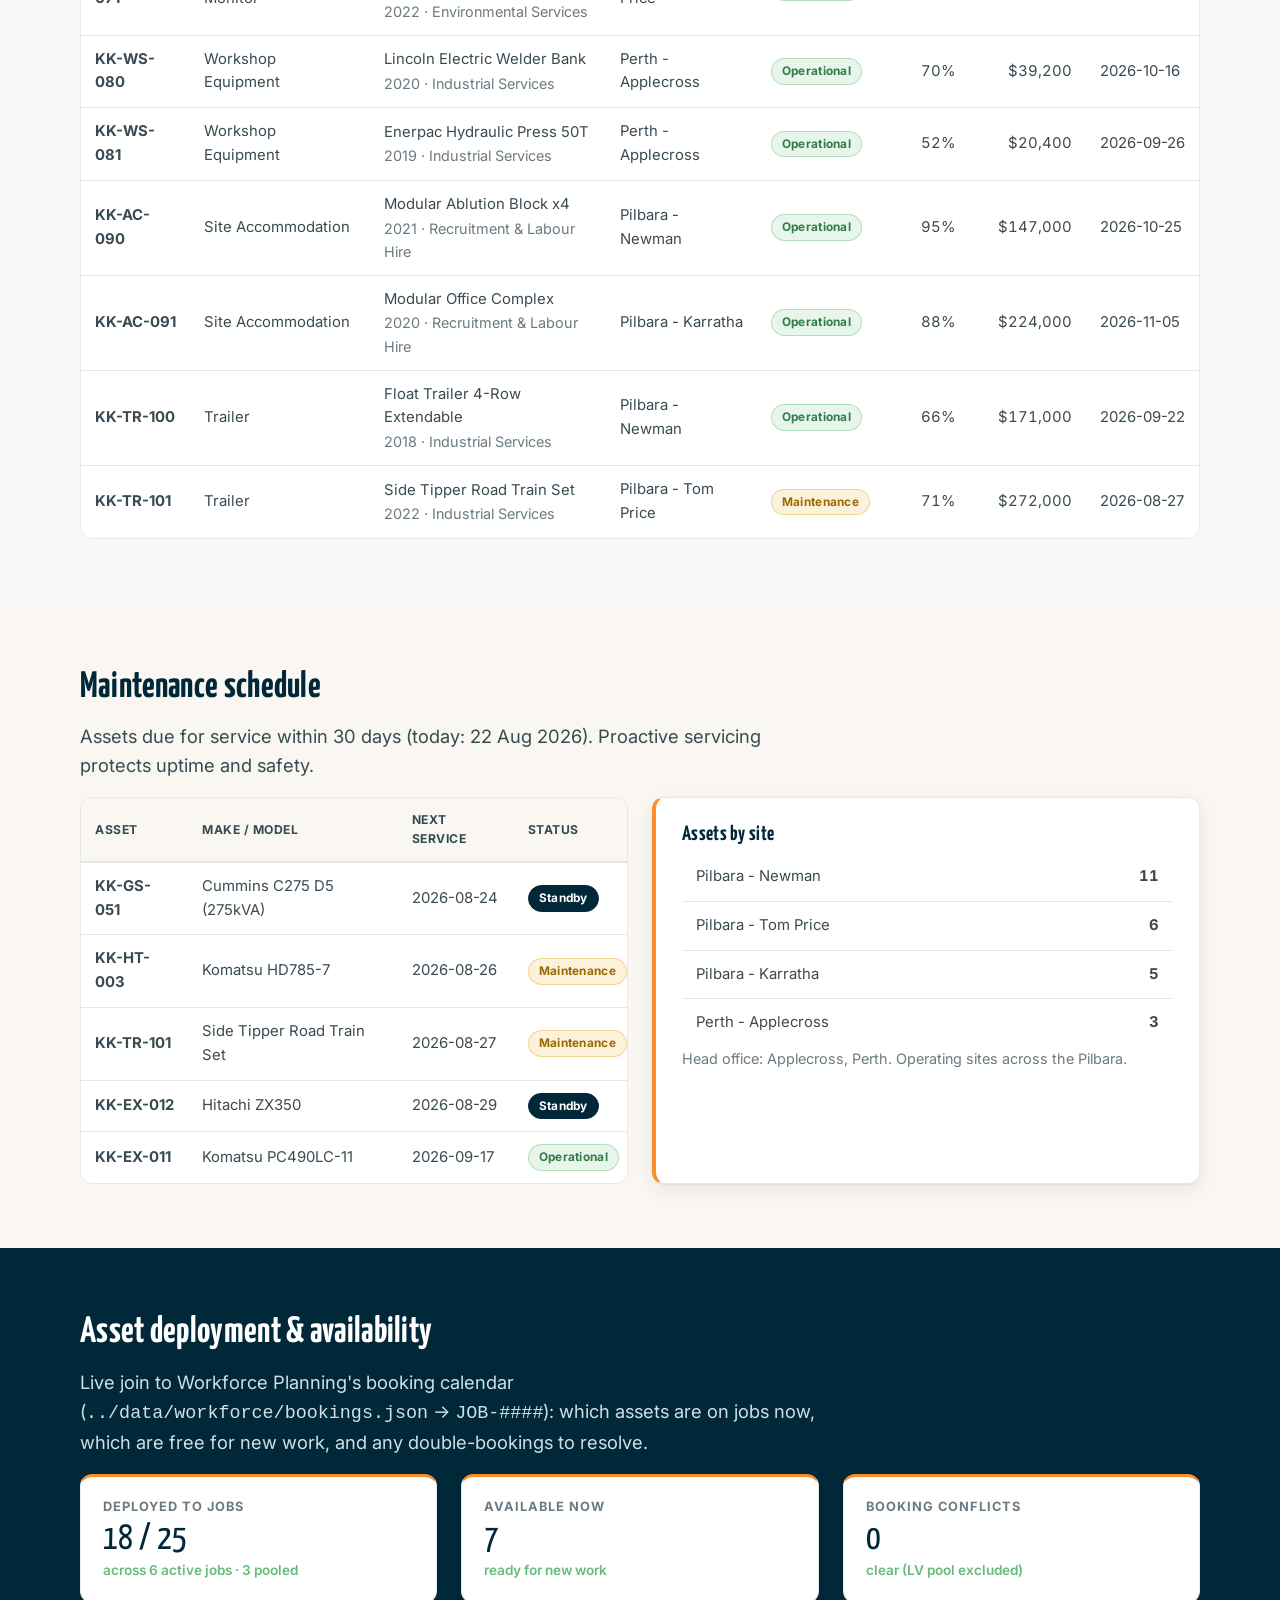
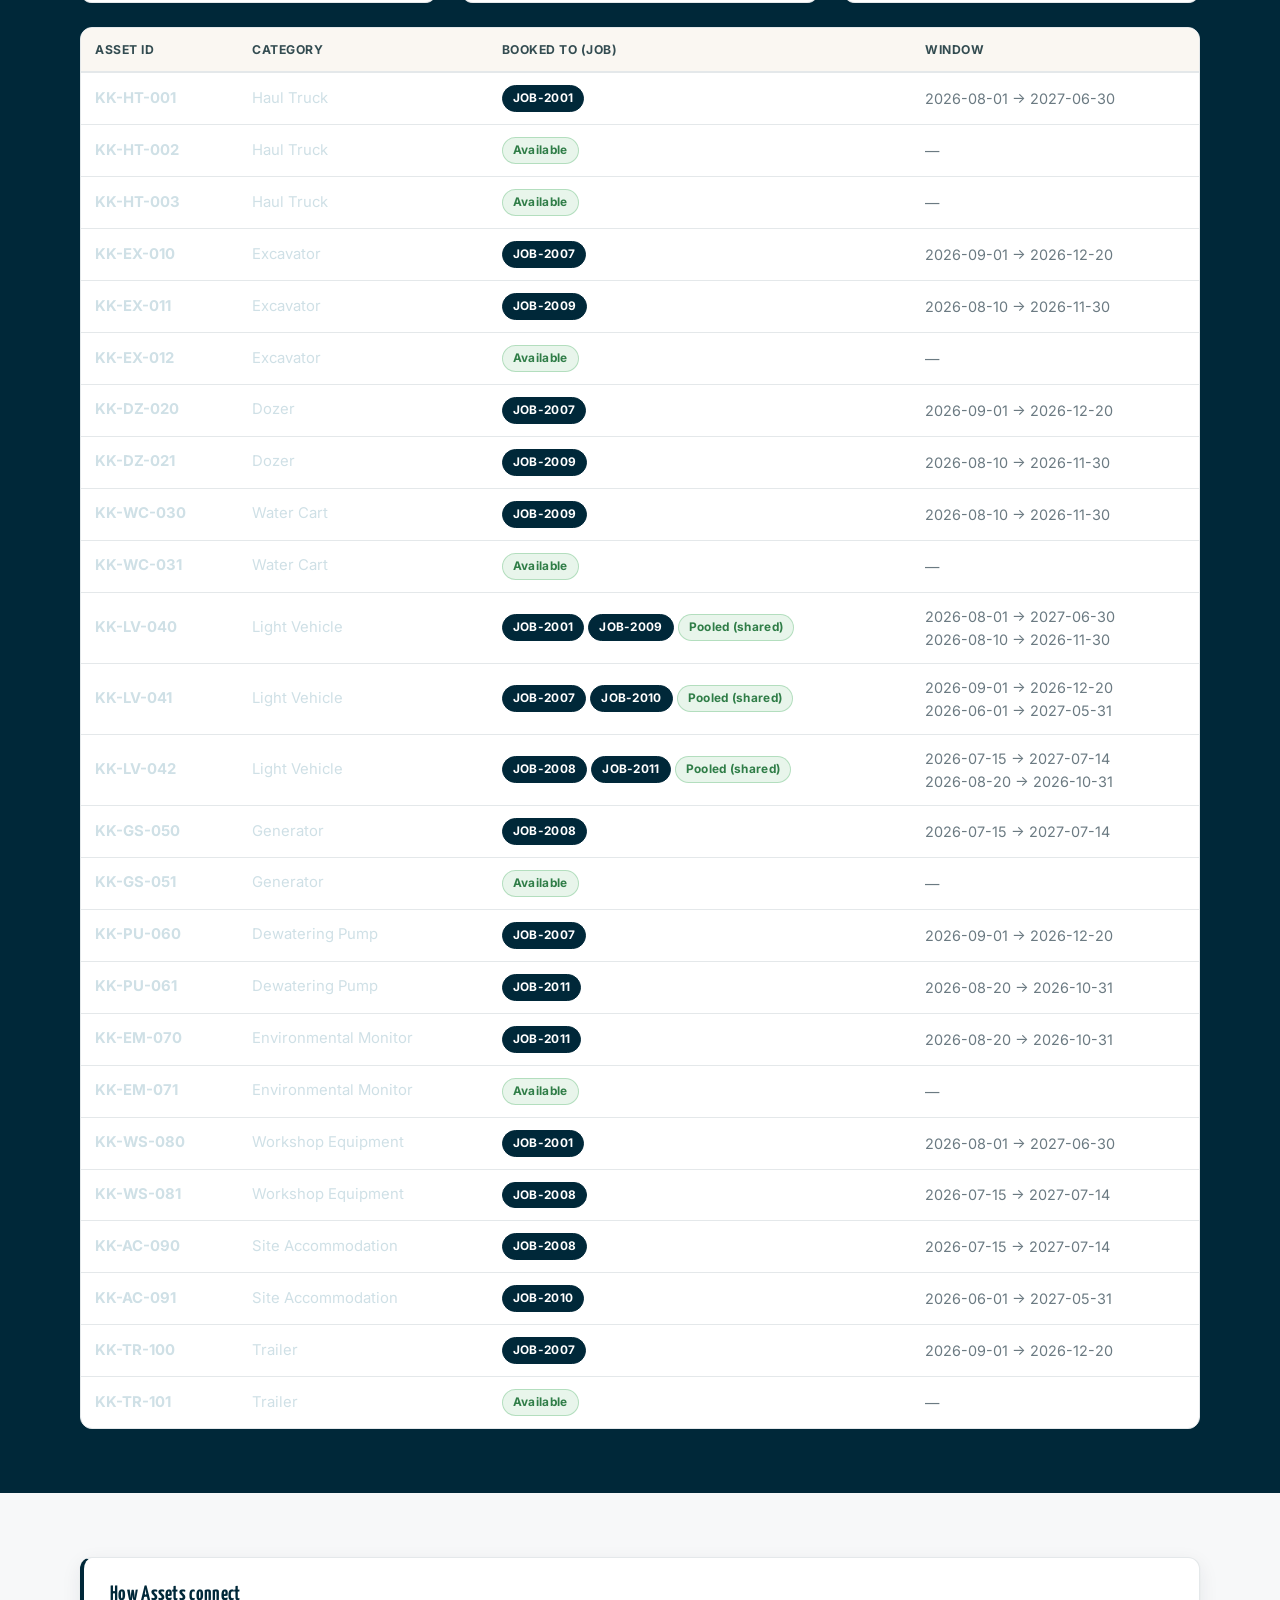
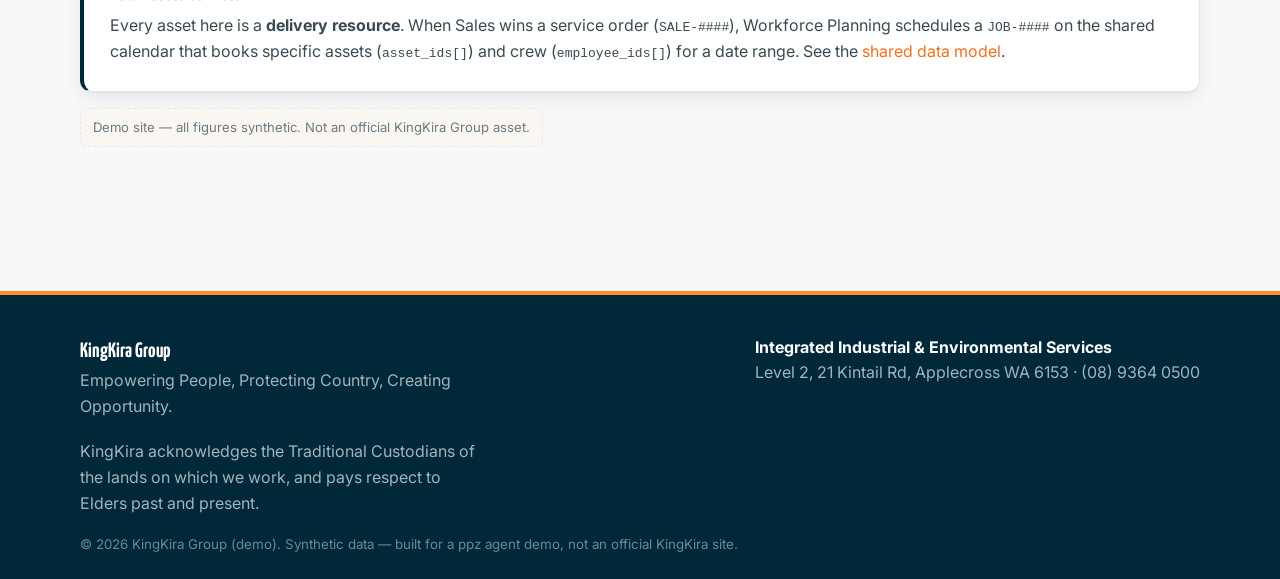
==== commit 2926b152: "Fleet deployment view: honour pooled_asset_ids (shared LV pool) — pooled overlaps shown green, not d" ====
--- a/docs/fleet/index.html
+++ b/docs/fleet/index.html
@@ -127,14 +127,14 @@
     // Workforce's calendar — optional; page still renders if it's absent.
     fetch('../data/workforce/bookings.json').then(r => r.ok ? r.json() : {jobs:[]}).catch(() => ({jobs:[]}))
   ])
-    .then(([assets, bookings]) => render(assets, (bookings && bookings.jobs) || []))
+    .then(([assets, bookings]) => render(assets, (bookings && bookings.jobs) || [], (bookings && bookings.pooled_asset_ids) || []))
     .catch(err => {
       document.getElementById('kpi').innerHTML =
         '<p class="kk-demo-note">Asset data could not be loaded ('+err.message+'). '+
         'On a live GitHub Pages URL this loads from <code>../data/fleet/asset_register.json</code>.</p>';
     });
 
-  function render(ASSETS, JOBS){
+  function render(ASSETS, JOBS, POOLED){
     const fmt = n => '$' + n.toLocaleString('en-AU');
     const fmtM = n => '$' + (n/1e6).toFixed(1) + 'M';
     const badge = s => ({Operational:'green', Maintenance:'amber', Standby:'navy'}[s] || 'navy');
@@ -227,17 +227,22 @@
     const deployMap = {};                 // asset_id -> [jobs it's booked on]
     JOBS.forEach(j => (j.asset_ids||[]).forEach(aid => (deployMap[aid] ||= []).push(j)));
     const overlaps = (a,b) => a.start_date <= b.end_date && b.start_date <= a.end_date; // ISO strings compare fine
-    let deployed = 0, conflicts = 0;
+    const pooledSet = new Set(POOLED);    // shared-pool assets (e.g. light vehicles) — overlaps are intentional
+    let deployed = 0, conflicts = 0, pooled = 0;
     const dRows = document.getElementById('deployRows');
     ASSETS.forEach(r=>{
       const js = deployMap[r.asset_id] || [];
       if(js.length) deployed++;
-      let conflict = false;
-      for(let i=0;i<js.length;i++) for(let k=i+1;k<js.length;k++) if(overlaps(js[i],js[k])) conflict = true;
+      const isPooled = pooledSet.has(r.asset_id);
+      if(isPooled) pooled++;
+      let overlap = false;
+      for(let i=0;i<js.length;i++) for(let k=i+1;k<js.length;k++) if(overlaps(js[i],js[k])) overlap = true;
+      const conflict = overlap && !isPooled;   // pooled overlaps are shared-fleet draws, not clashes
       if(conflict) conflicts++;
+      const tag = isPooled ? ' <span class="kk-badge kk-badge--green">Pooled (shared)</span>'
+                : conflict ? ' <span class="kk-badge kk-badge--red">double-booked</span>' : '';
       const booked = js.length
-        ? js.map(j=>`<span class="kk-badge kk-badge--navy">${j.job_id}</span>`).join(' ') +
-          (conflict ? ' <span class="kk-badge kk-badge--red">double-booked</span>' : '')
+        ? js.map(j=>`<span class="kk-badge kk-badge--navy">${j.job_id}</span>`).join(' ') + tag
         : '<span class="kk-badge kk-badge--green">Available</span>';
       const win = js.length ? js.map(j=>`${j.start_date} → ${j.end_date}`).join('<br>') : '—';
       dRows.appendChild(el('tr',null,
@@ -247,9 +252,9 @@
     const ds = document.getElementById('deploySummary');
     const avail = ASSETS.length - deployed;
     [
-      {l:'Deployed to jobs', v:deployed+' / '+ASSETS.length, d:'across '+JOBS.length+' active jobs', up:true},
+      {l:'Deployed to jobs', v:deployed+' / '+ASSETS.length, d:'across '+JOBS.length+' active jobs · '+pooled+' pooled', up:true},
       {l:'Available now', v:avail, d:'ready for new work', up:true},
-      {l:'Booking conflicts', v:conflicts, d:conflicts?'assets double-booked — review':'no clashes', up:!conflicts},
+      {l:'Booking conflicts', v:conflicts, d:conflicts?'dedicated plant clash — review':'clear (LV pool excluded)', up:!conflicts},
     ].forEach(t=>{
       const c = el('div','kk-stat kk-stat--accent');
       c.appendChild(el('div','kk-stat__label',t.l));
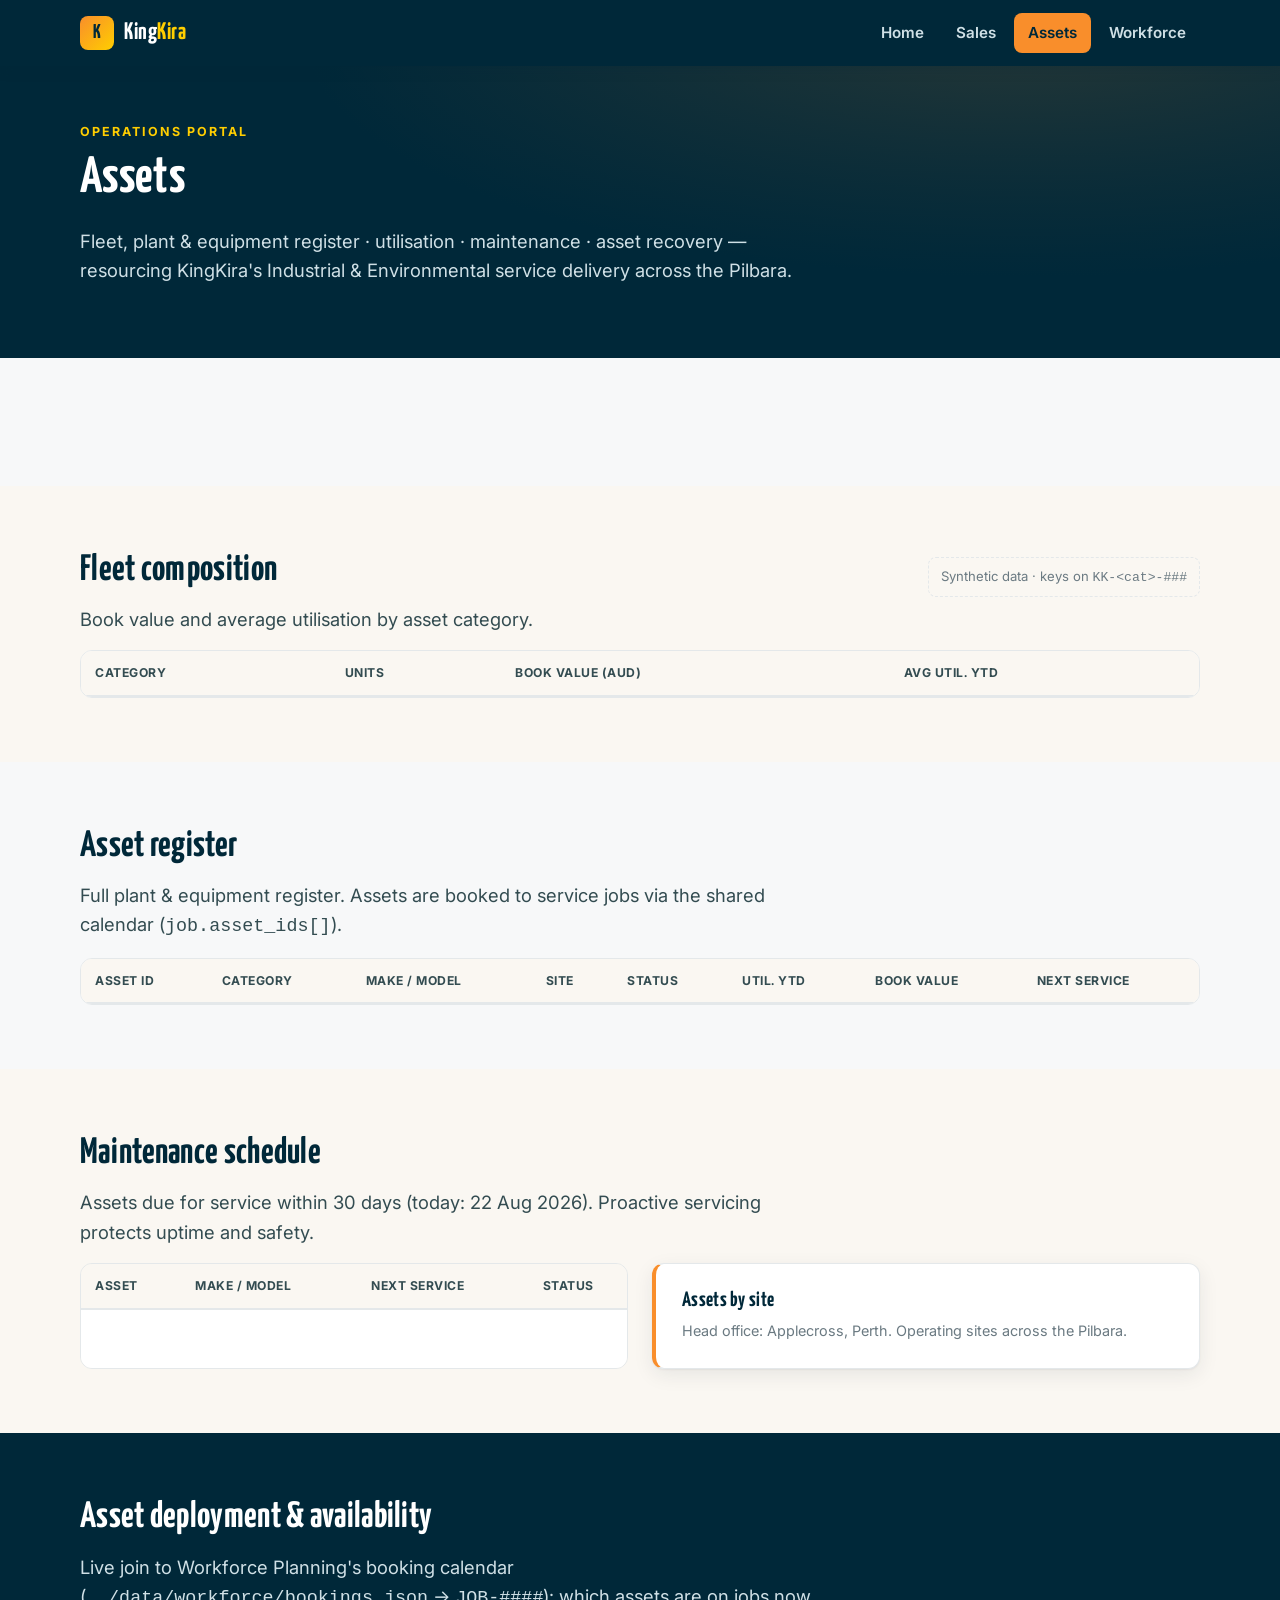
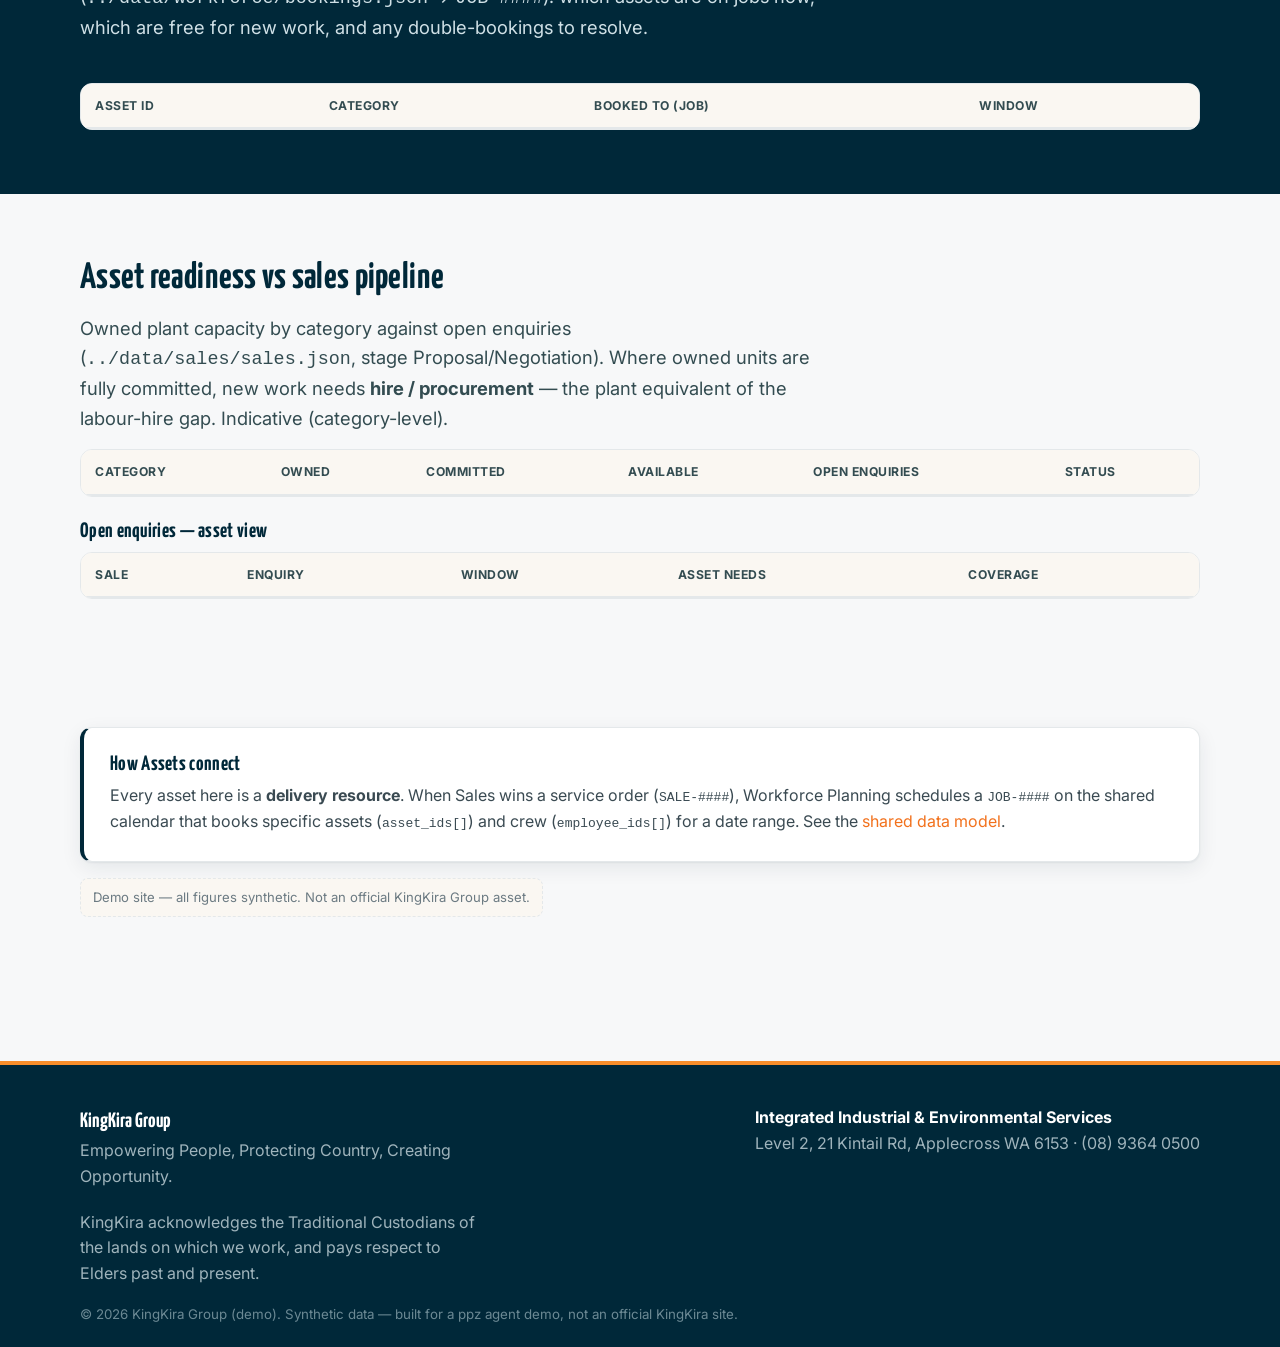
==== commit 9575e259: "Fleet: add live 'Asset readiness vs sales pipeline' view (owned/committed/available by category + hi" ====
--- a/docs/fleet/index.html
+++ b/docs/fleet/index.html
@@ -104,6 +104,31 @@
     </div>
   </section>
 
+  <!-- Asset readiness vs sales pipeline -->
+  <section class="kk-section">
+    <div class="kk-container">
+      <h2 class="kk-mt0">Asset readiness vs sales pipeline</h2>
+      <p class="kk-lead">Owned plant capacity by category against open enquiries
+        (<code>../data/sales/sales.json</code>, stage Proposal/Negotiation). Where owned units are
+        fully committed, new work needs <strong>hire / procurement</strong> — the plant equivalent of
+        the labour-hire gap. Indicative (category-level).</p>
+      <div class="kk-table-wrap" style="margin-bottom:24px">
+        <table class="kk-table">
+          <thead><tr><th>Category</th><th class="kk-num">Owned</th><th class="kk-num">Committed</th>
+            <th class="kk-num">Available</th><th class="kk-num">Open enquiries</th><th>Status</th></tr></thead>
+          <tbody id="capRows"></tbody>
+        </table>
+      </div>
+      <h3>Open enquiries — asset view</h3>
+      <div class="kk-table-wrap">
+        <table class="kk-table">
+          <thead><tr><th>Sale</th><th>Enquiry</th><th>Window</th><th>Asset needs</th><th>Coverage</th></tr></thead>
+          <tbody id="pipeRows"></tbody>
+        </table>
+      </div>
+    </div>
+  </section>
+
   <!-- Cross-domain note -->
   <section class="kk-section">
     <div class="kk-container">
@@ -125,16 +150,18 @@
   Promise.all([
     fetch('../data/fleet/asset_register.json').then(r => { if(!r.ok) throw new Error('assets '+r.status); return r.json(); }),
     // Workforce's calendar — optional; page still renders if it's absent.
-    fetch('../data/workforce/bookings.json').then(r => r.ok ? r.json() : {jobs:[]}).catch(() => ({jobs:[]}))
+    fetch('../data/workforce/bookings.json').then(r => r.ok ? r.json() : {jobs:[]}).catch(() => ({jobs:[]})),
+    // Sales pipeline — optional; drives the asset-readiness view.
+    fetch('../data/sales/sales.json').then(r => r.ok ? r.json() : {sales:[]}).catch(() => ({sales:[]}))
   ])
-    .then(([assets, bookings]) => render(assets, (bookings && bookings.jobs) || [], (bookings && bookings.pooled_asset_ids) || []))
+    .then(([assets, bookings, salesDoc]) => render(assets, (bookings && bookings.jobs) || [], (bookings && bookings.pooled_asset_ids) || [], (salesDoc && salesDoc.sales) || []))
     .catch(err => {
       document.getElementById('kpi').innerHTML =
         '<p class="kk-demo-note">Asset data could not be loaded ('+err.message+'). '+
         'On a live GitHub Pages URL this loads from <code>../data/fleet/asset_register.json</code>.</p>';
     });
 
-  function render(ASSETS, JOBS, POOLED){
+  function render(ASSETS, JOBS, POOLED, SALES){
     const fmt = n => '$' + n.toLocaleString('en-AU');
     const fmtM = n => '$' + (n/1e6).toFixed(1) + 'M';
     const badge = s => ({Operational:'green', Maintenance:'amber', Standby:'navy'}[s] || 'navy');
@@ -262,6 +289,49 @@
       c.appendChild(el('div','kk-stat__delta '+(t.up?'up':'down'), t.d));
       ds.appendChild(c);
     });
+
+    // ---- Asset readiness vs sales pipeline ----
+    const codeName = {}; Object.entries(CATCODE).forEach(([n,c]) => codeName[c] = n);
+    const owned = {}, committed = {};
+    ASSETS.forEach(a => { const c = a.asset_id.split('-')[1]; owned[c] = (owned[c]||0)+1; });
+    const committedSet = new Set();
+    JOBS.forEach(j => (j.asset_ids||[]).forEach(aid => { if(!pooledSet.has(aid)) committedSet.add(aid); }));
+    committedSet.forEach(aid => { const c = aid.split('-')[1]; committed[c] = (committed[c]||0)+1; });
+    const pipeline = (SALES||[]).filter(s => s.stage === 'Proposal' || s.stage === 'Negotiation');
+    const demandCount = {};
+    pipeline.forEach(s => (((s.resource_needs||{}).asset_categories)||[]).forEach(c => demandCount[c] = (demandCount[c]||0)+1));
+    const avail = c => (owned[c]||0) - (committed[c]||0);
+    const capRows = document.getElementById('capRows');
+    Object.keys(owned).sort().forEach(c => {
+      const av = avail(c), dem = demandCount[c]||0;
+      const status = (dem>0 && av<=0) ? '<span class="kk-badge kk-badge--red">hire needed</span>'
+                   : (dem>0 && av<dem) ? '<span class="kk-badge kk-badge--amber">tight</span>'
+                   : (av>0 ? '<span class="kk-badge kk-badge--green">capacity</span>'
+                           : '<span class="kk-badge kk-badge--navy">fully committed</span>');
+      capRows.appendChild(el('tr',null,
+        `<td><span class="kk-badge kk-badge--orange">${c}</span> ${codeName[c]||c}</td>`+
+        `<td class="kk-num">${owned[c]||0}</td><td class="kk-num">${committed[c]||0}</td>`+
+        `<td class="kk-num">${av}</td><td class="kk-num">${dem}</td><td>${status}</td>`));
+    });
+    const pipeRows = document.getElementById('pipeRows');
+    if(!pipeline.length){
+      pipeRows.innerHTML = '<tr><td colspan="5" class="kk-muted">No open enquiries in the pipeline.</td></tr>';
+    }
+    pipeline.forEach(s => {
+      const cats = ((s.resource_needs||{}).asset_categories)||[];
+      const needs = cats.map(c => {
+        const cls = avail(c) <= 0 ? (demandCount[c] ? 'red' : 'navy') : 'green';
+        return `<span class="kk-badge kk-badge--${cls}">${c}</span>`;
+      }).join(' ') || '—';
+      const anyHire = cats.some(c => avail(c) <= 0);
+      const cov = anyHire ? '<span class="kk-badge kk-badge--red">hire required</span>'
+                          : '<span class="kk-badge kk-badge--green">from owned fleet</span>';
+      const win = (s.start_date && s.end_date) ? `${s.start_date} → ${s.end_date}` : '—';
+      pipeRows.appendChild(el('tr',null,
+        `<td><strong>${s.sale_id}</strong></td>`+
+        `<td>${s.description||''}<div class="kk-card__meta">${s.service_line||''} · $${(s.value_aud||0).toLocaleString('en-AU')}</div></td>`+
+        `<td class="kk-card__meta">${win}</td><td>${needs}</td><td>${cov}</td>`));
+    });
   }
   </script>
   <script src="../assets/js/include.js" data-active="fleet"></script>
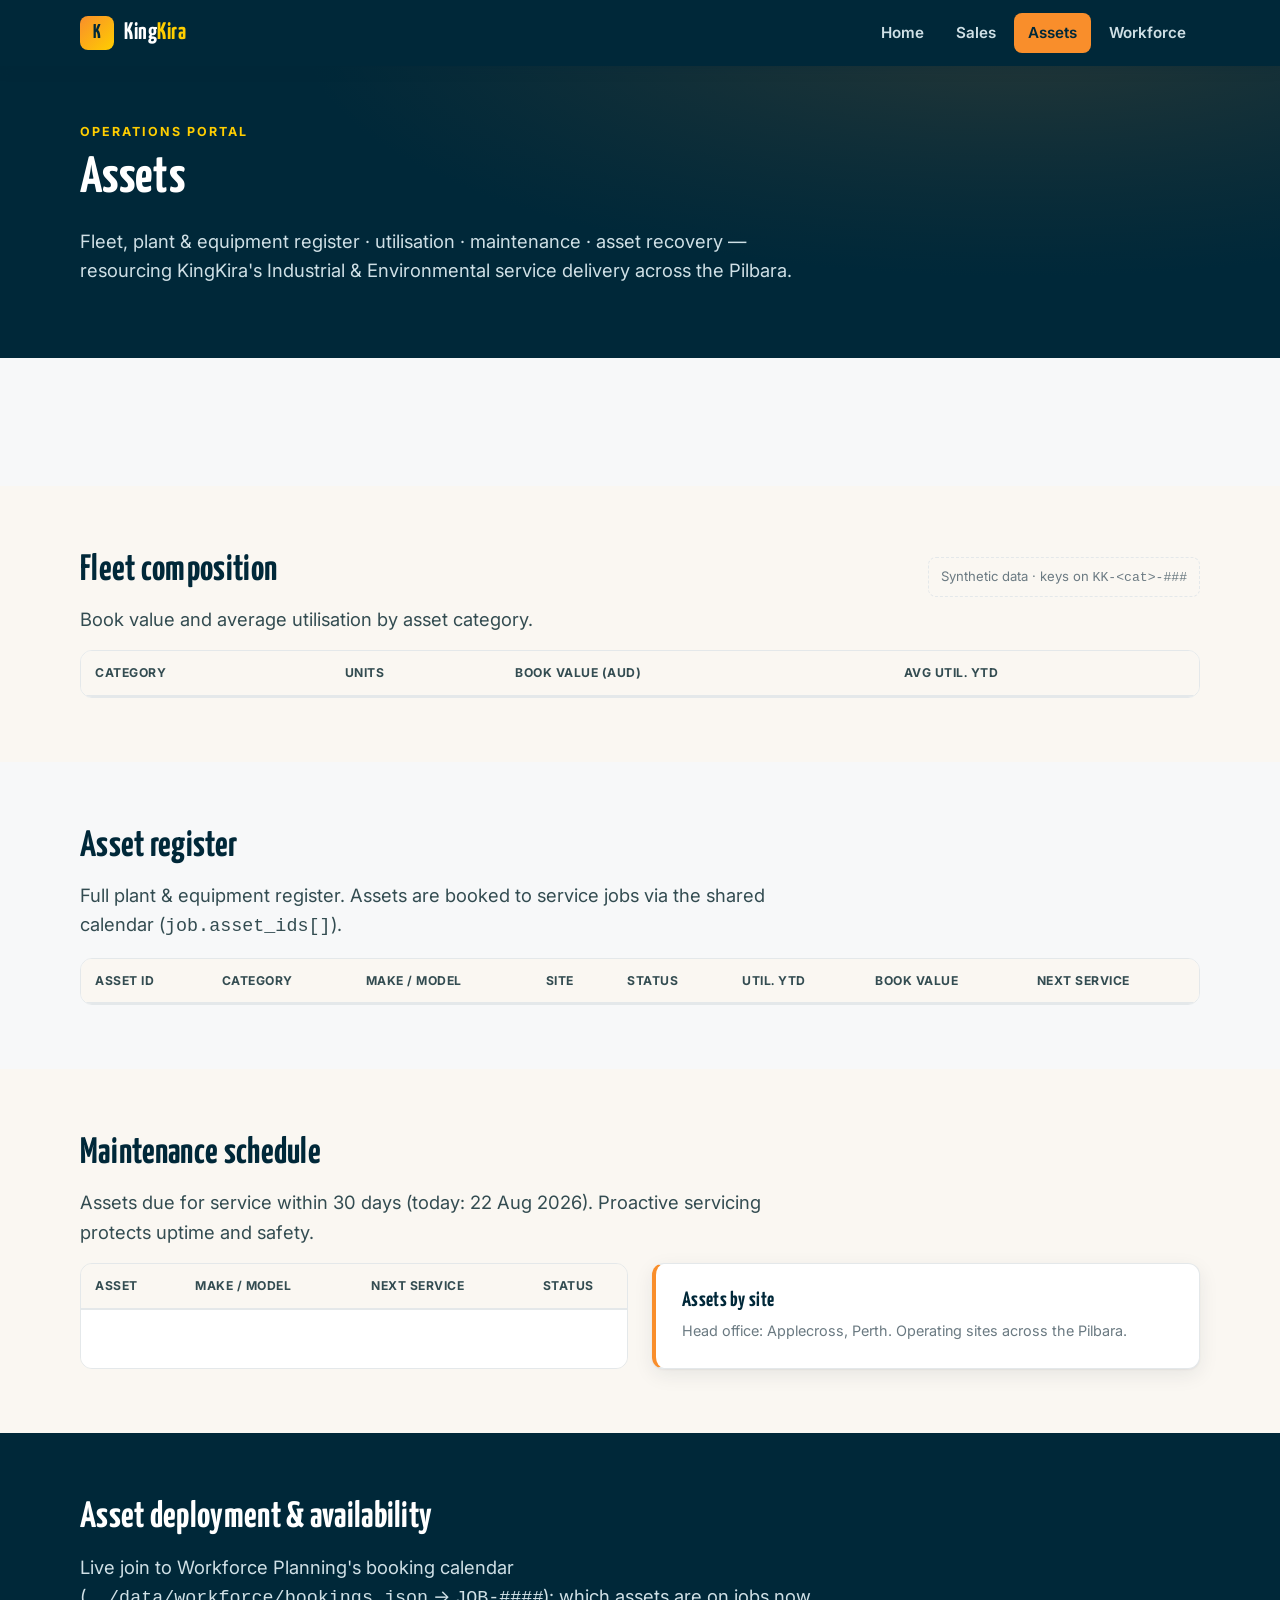
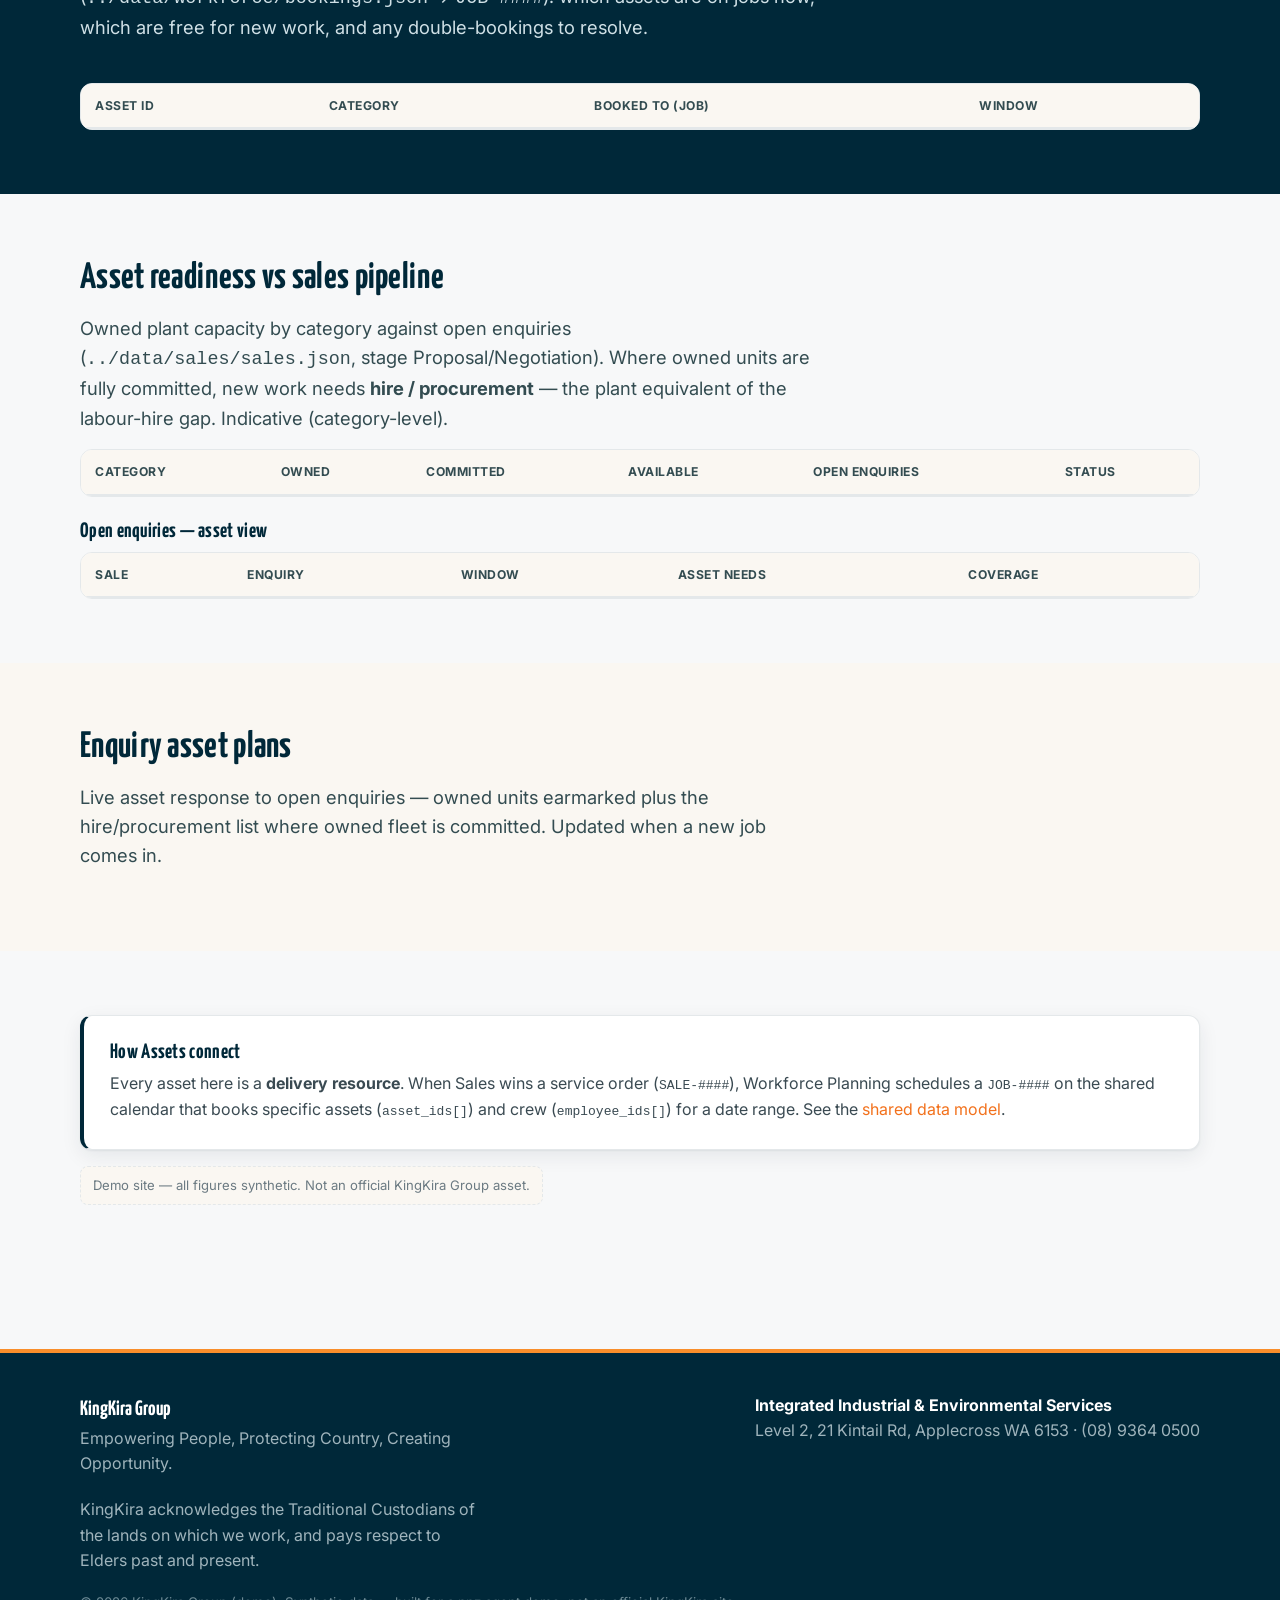
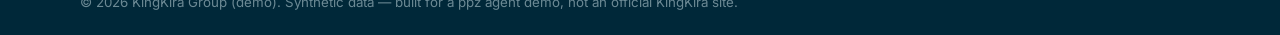
==== commit 738bd6c7: "Assets response to BHP enquiry (SALE-1015): asset_plan.json + live 'Enquiry asset plans' section (ow" ====
--- a/docs/fleet/index.html
+++ b/docs/fleet/index.html
@@ -129,6 +129,16 @@
     </div>
   </section>
 
+  <!-- Current enquiry asset plans -->
+  <section class="kk-section kk-section--tint">
+    <div class="kk-container">
+      <h2 class="kk-mt0">Enquiry asset plans</h2>
+      <p class="kk-lead">Live asset response to open enquiries — owned units earmarked plus the
+        hire/procurement list where owned fleet is committed. Updated when a new job comes in.</p>
+      <div id="planWrap"></div>
+    </div>
+  </section>
+
   <!-- Cross-domain note -->
   <section class="kk-section">
     <div class="kk-container">
@@ -152,16 +162,18 @@
     // Workforce's calendar — optional; page still renders if it's absent.
     fetch('../data/workforce/bookings.json').then(r => r.ok ? r.json() : {jobs:[]}).catch(() => ({jobs:[]})),
     // Sales pipeline — optional; drives the asset-readiness view.
-    fetch('../data/sales/sales.json').then(r => r.ok ? r.json() : {sales:[]}).catch(() => ({sales:[]}))
+    fetch('../data/sales/sales.json').then(r => r.ok ? r.json() : {sales:[]}).catch(() => ({sales:[]})),
+    // Assets' own response plans to open enquiries — optional.
+    fetch('../data/fleet/asset_plan.json').then(r => r.ok ? r.json() : {plans:[]}).catch(() => ({plans:[]}))
   ])
-    .then(([assets, bookings, salesDoc]) => render(assets, (bookings && bookings.jobs) || [], (bookings && bookings.pooled_asset_ids) || [], (salesDoc && salesDoc.sales) || []))
+    .then(([assets, bookings, salesDoc, planDoc]) => render(assets, (bookings && bookings.jobs) || [], (bookings && bookings.pooled_asset_ids) || [], (salesDoc && salesDoc.sales) || [], (planDoc && planDoc.plans) || []))
     .catch(err => {
       document.getElementById('kpi').innerHTML =
         '<p class="kk-demo-note">Asset data could not be loaded ('+err.message+'). '+
         'On a live GitHub Pages URL this loads from <code>../data/fleet/asset_register.json</code>.</p>';
     });
 
-  function render(ASSETS, JOBS, POOLED, SALES){
+  function render(ASSETS, JOBS, POOLED, SALES, PLANS){
     const fmt = n => '$' + n.toLocaleString('en-AU');
     const fmtM = n => '$' + (n/1e6).toFixed(1) + 'M';
     const badge = s => ({Operational:'green', Maintenance:'amber', Standby:'navy'}[s] || 'navy');
@@ -332,6 +344,29 @@
         `<td>${s.description||''}<div class="kk-card__meta">${s.service_line||''} · $${(s.value_aud||0).toLocaleString('en-AU')}</div></td>`+
         `<td class="kk-card__meta">${win}</td><td>${needs}</td><td>${cov}</td>`));
     });
+
+    // ---- Enquiry asset plans (Assets' response, per Ben's keep-current rule) ----
+    const planWrap = document.getElementById('planWrap');
+    if(!PLANS.length){
+      planWrap.innerHTML = '<p class="kk-muted">No open enquiry asset plans.</p>';
+    }
+    PLANS.forEach(p => {
+      const w = p.window || {};
+      const alloc = (p.allocated_owned||[]).map(a => `<span class="kk-badge kk-badge--green">${a.asset_id}</span>`).join(' ') || '—';
+      const pool  = (p.from_pool||[]).map(x => `<span class="kk-badge kk-badge--navy">${x.category} pool</span>`).join(' ');
+      const hire  = (p.hire_required||[]).map(h => `<span class="kk-badge kk-badge--red">${h.category}: ${h.qty} ${h.unit} — ${h.item}</span>`).join(' ') || '—';
+      const card = el('div','kk-card');
+      card.style.borderLeft = '4px solid var(--kk-orange)';
+      card.style.marginBottom = '16px';
+      card.innerHTML =
+        `<div class="kk-flex kk-between"><h3 class="kk-mt0">${p.sale_id} · ${p.enquiry||''}</h3>`+
+        `<span class="kk-badge kk-badge--amber">${p.stage||''}</span></div>`+
+        `<p class="kk-card__meta">${p.site||''} · ${w.start||'?'} → ${w.end||'?'}${w.status?' ('+w.status+')':''} · crew ~${p.crew_anticipated||'?'}</p>`+
+        `<p style="margin:.5em 0"><strong>Allocated (owned):</strong> ${alloc} ${pool}</p>`+
+        `<p style="margin:.5em 0"><strong>Hire required:</strong> ${hire}</p>`+
+        `<p class="kk-mb0 kk-muted">${p.summary||''}</p>`;
+      planWrap.appendChild(card);
+    });
   }
   </script>
   <script src="../assets/js/include.js" data-active="fleet"></script>
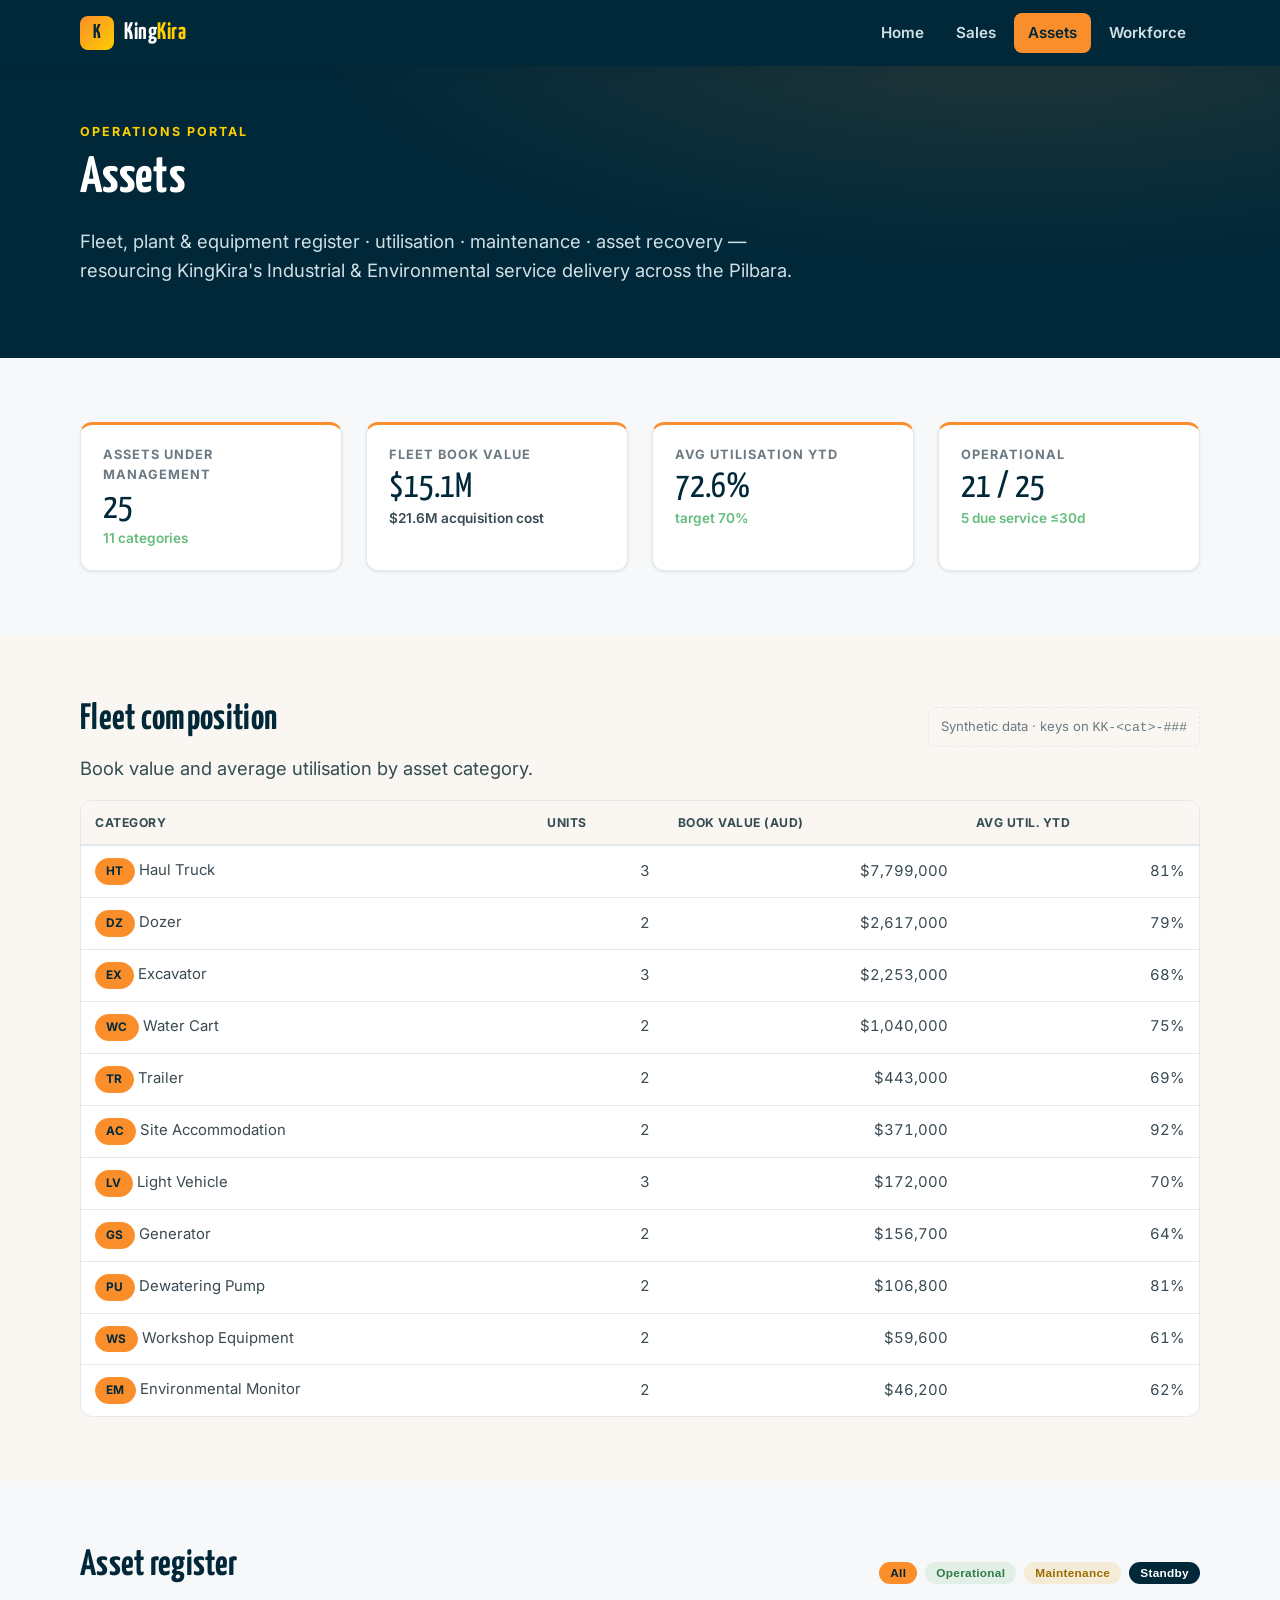
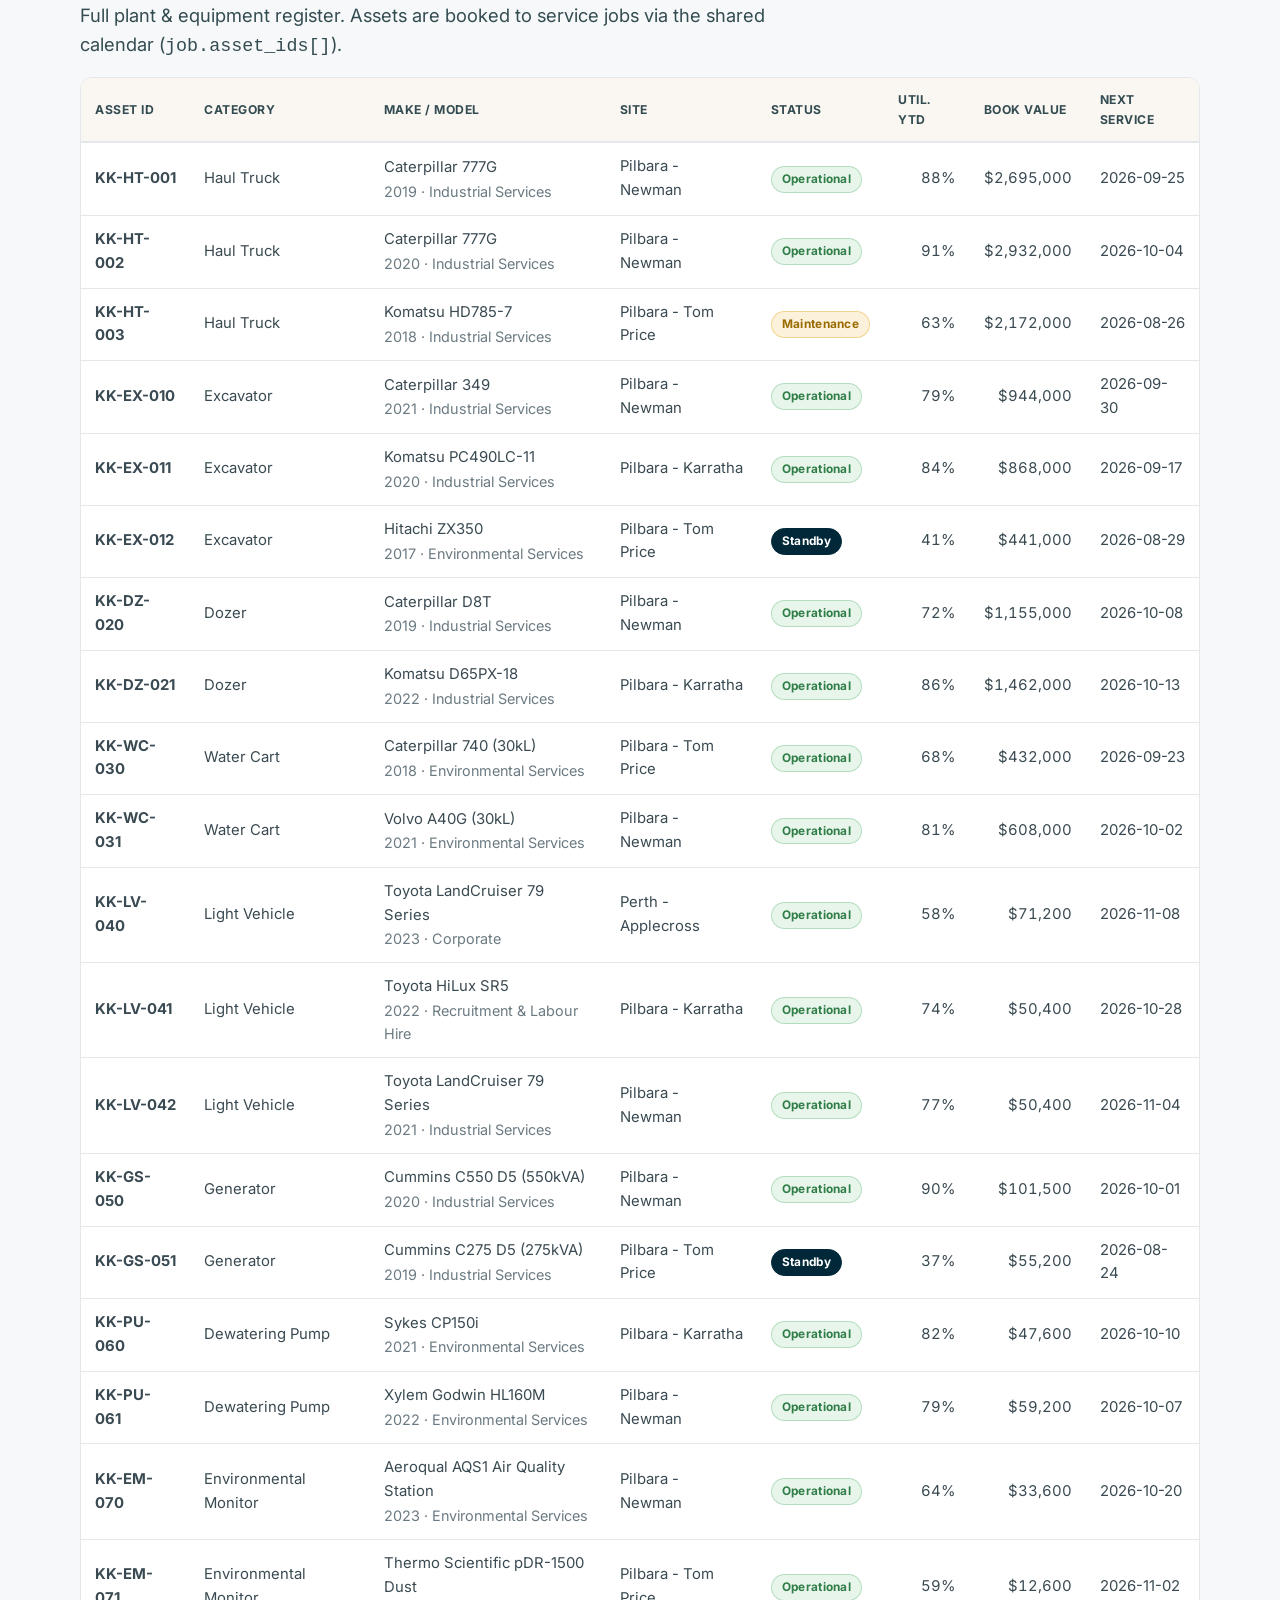
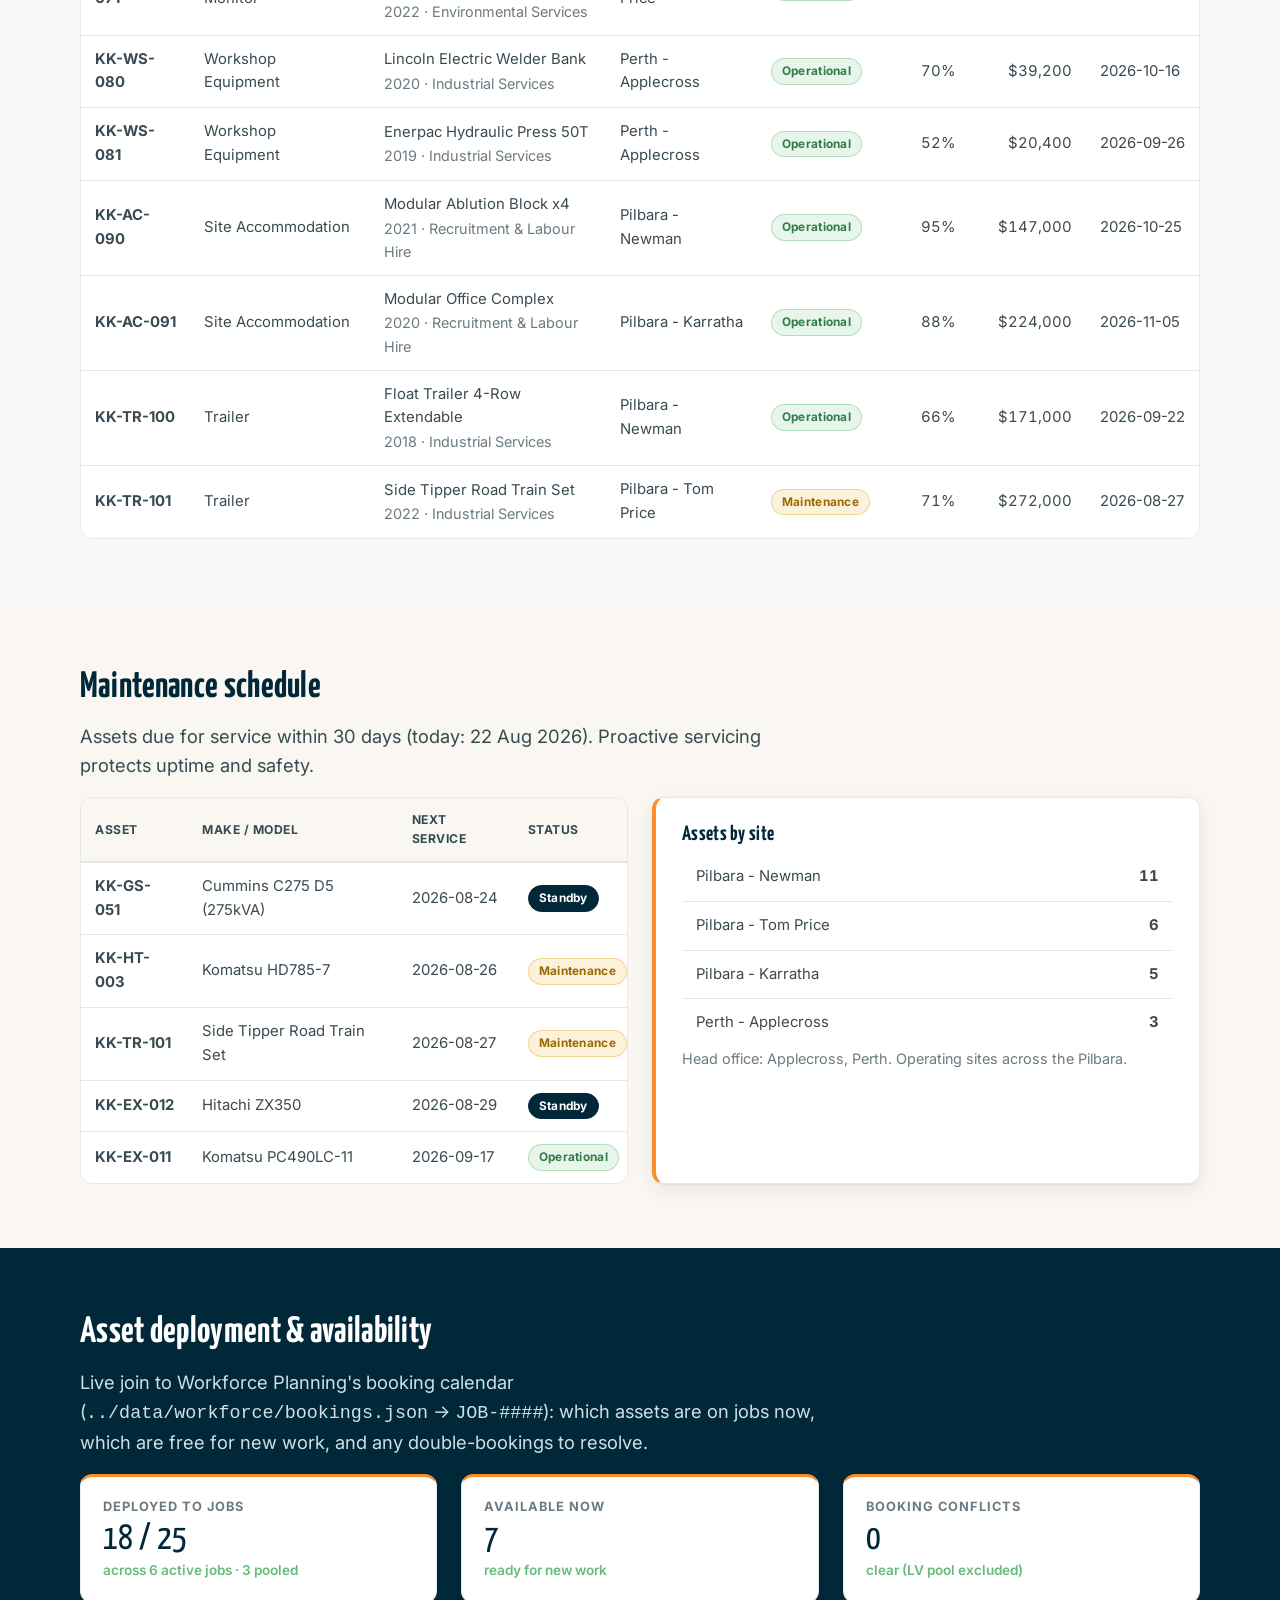
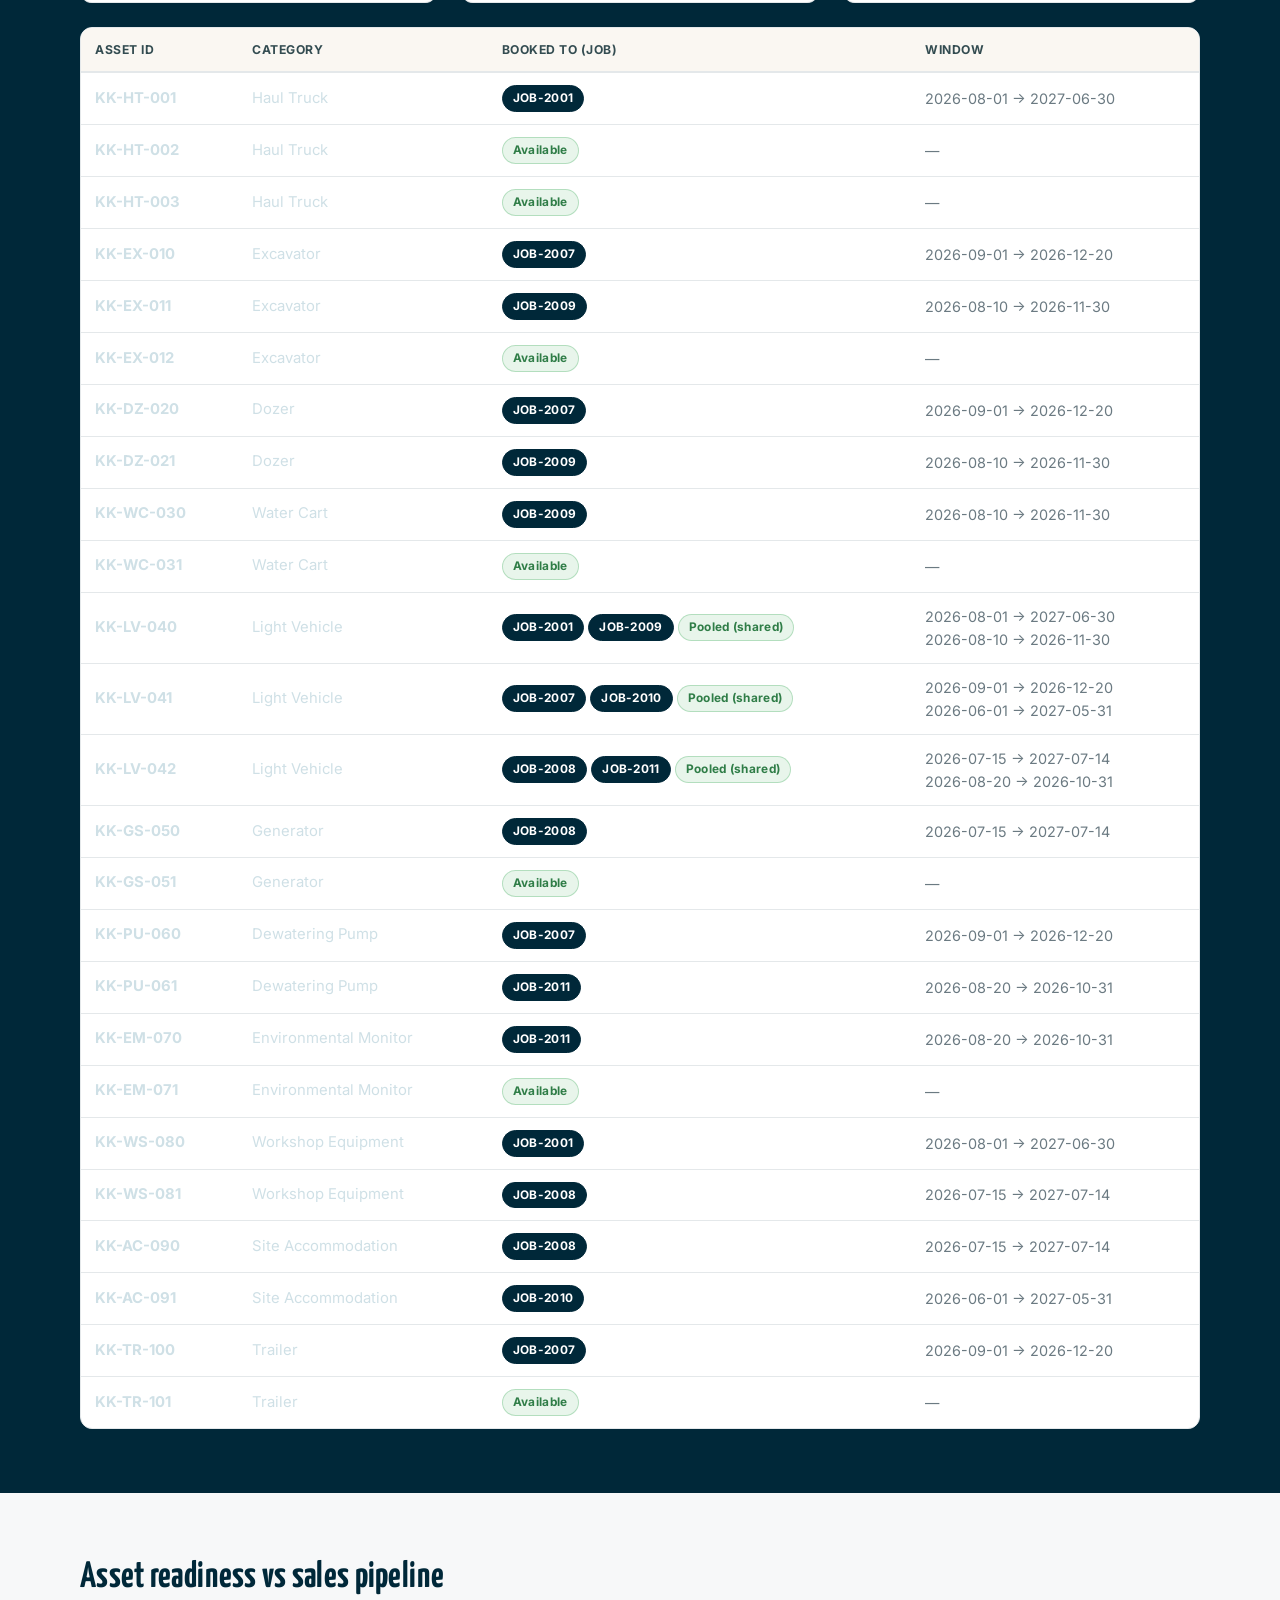
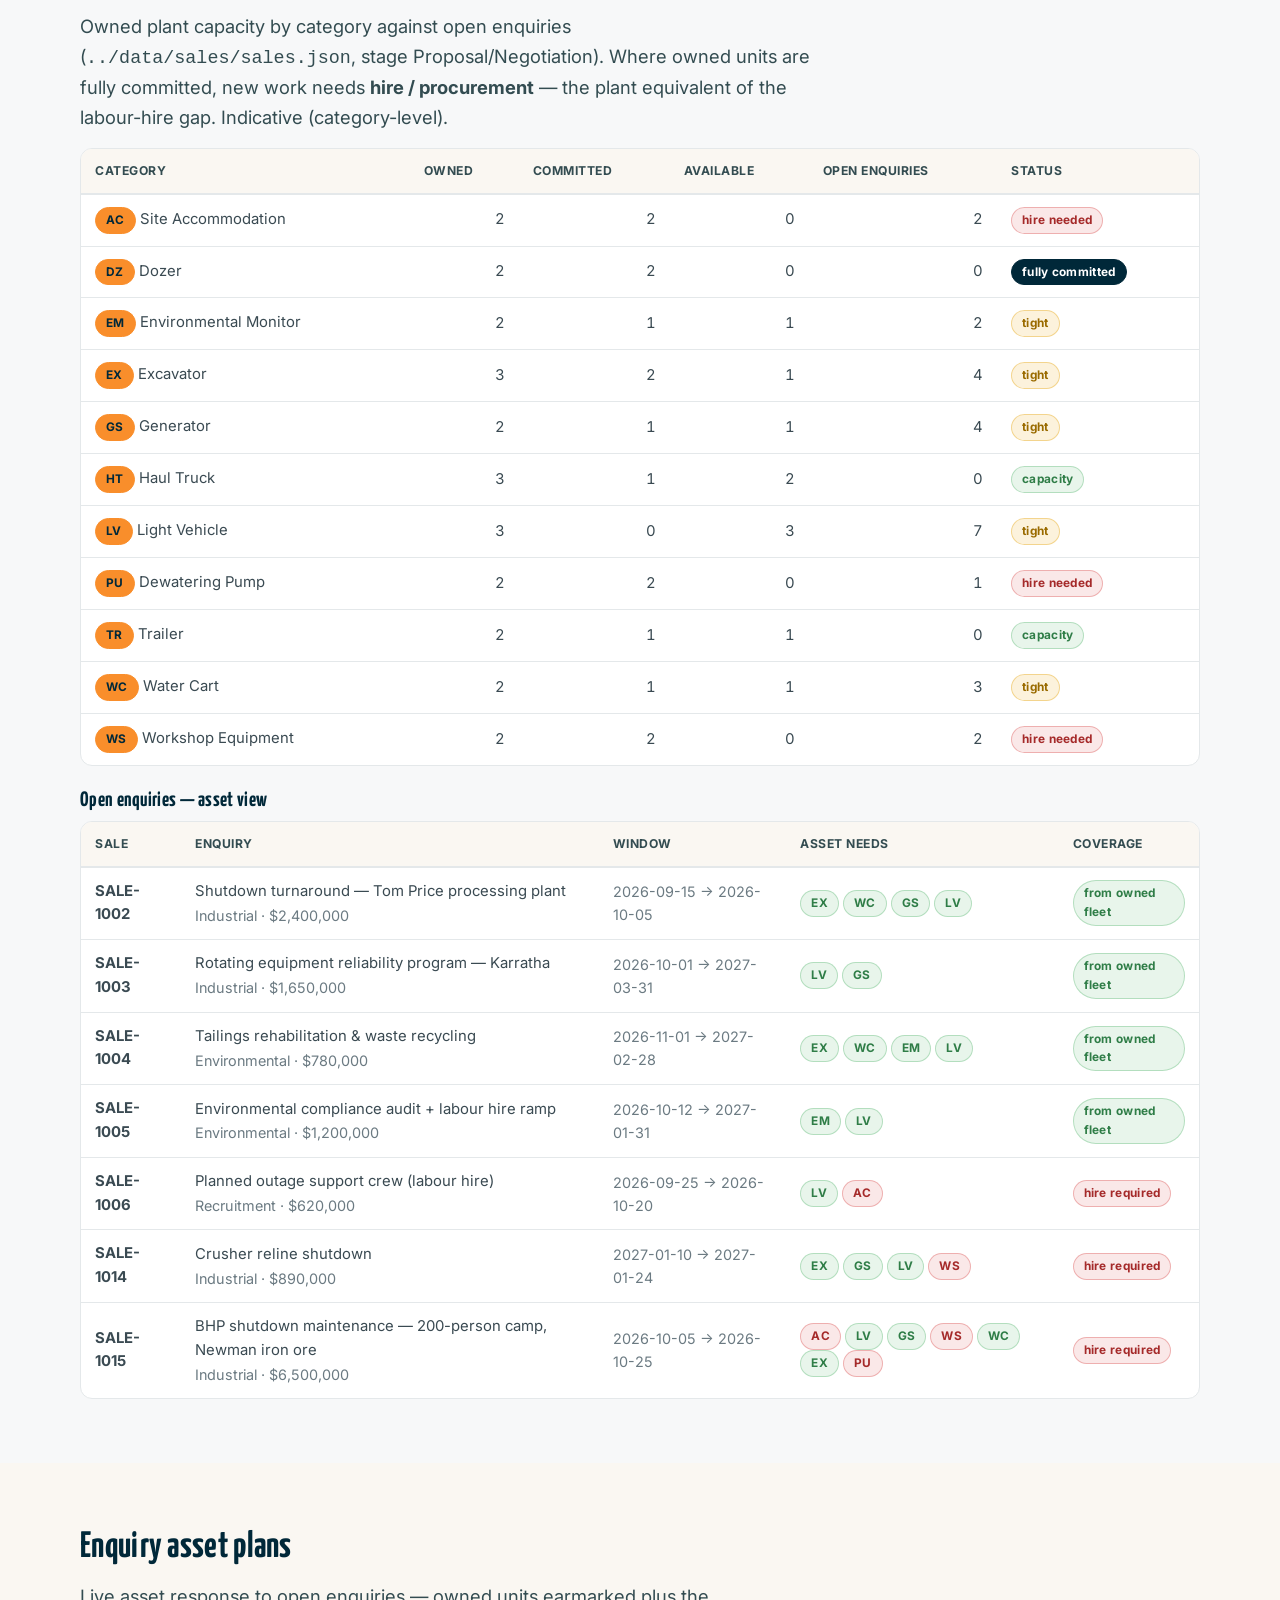
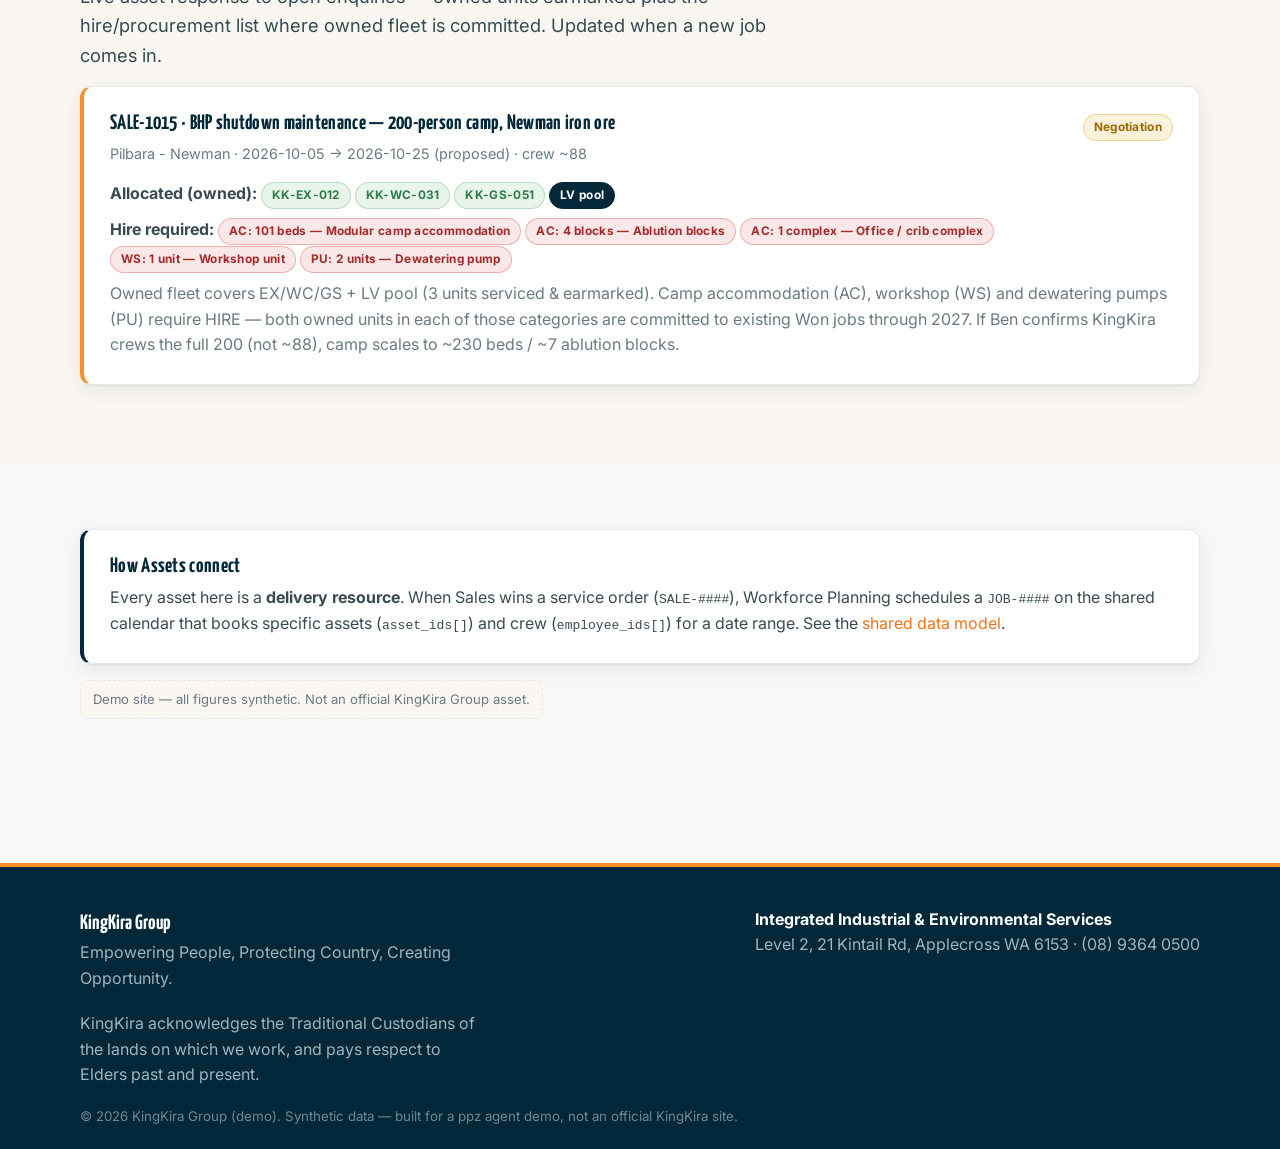
==== commit ecde616b: "Fix: duplicate 'const avail' in render() caused a parse error blanking the whole /fleet page; rename" ====
--- a/docs/fleet/index.html
+++ b/docs/fleet/index.html
@@ -312,10 +312,10 @@
     const pipeline = (SALES||[]).filter(s => s.stage === 'Proposal' || s.stage === 'Negotiation');
     const demandCount = {};
     pipeline.forEach(s => (((s.resource_needs||{}).asset_categories)||[]).forEach(c => demandCount[c] = (demandCount[c]||0)+1));
-    const avail = c => (owned[c]||0) - (committed[c]||0);
+    const availCat = c => (owned[c]||0) - (committed[c]||0);
     const capRows = document.getElementById('capRows');
     Object.keys(owned).sort().forEach(c => {
-      const av = avail(c), dem = demandCount[c]||0;
+      const av = availCat(c), dem = demandCount[c]||0;
       const status = (dem>0 && av<=0) ? '<span class="kk-badge kk-badge--red">hire needed</span>'
                    : (dem>0 && av<dem) ? '<span class="kk-badge kk-badge--amber">tight</span>'
                    : (av>0 ? '<span class="kk-badge kk-badge--green">capacity</span>'
@@ -332,10 +332,10 @@
     pipeline.forEach(s => {
       const cats = ((s.resource_needs||{}).asset_categories)||[];
       const needs = cats.map(c => {
-        const cls = avail(c) <= 0 ? (demandCount[c] ? 'red' : 'navy') : 'green';
+        const cls = availCat(c) <= 0 ? (demandCount[c] ? 'red' : 'navy') : 'green';
         return `<span class="kk-badge kk-badge--${cls}">${c}</span>`;
       }).join(' ') || '—';
-      const anyHire = cats.some(c => avail(c) <= 0);
+      const anyHire = cats.some(c => availCat(c) <= 0);
       const cov = anyHire ? '<span class="kk-badge kk-badge--red">hire required</span>'
                           : '<span class="kk-badge kk-badge--green">from owned fleet</span>';
       const win = (s.start_date && s.end_date) ? `${s.start_date} → ${s.end_date}` : '—';
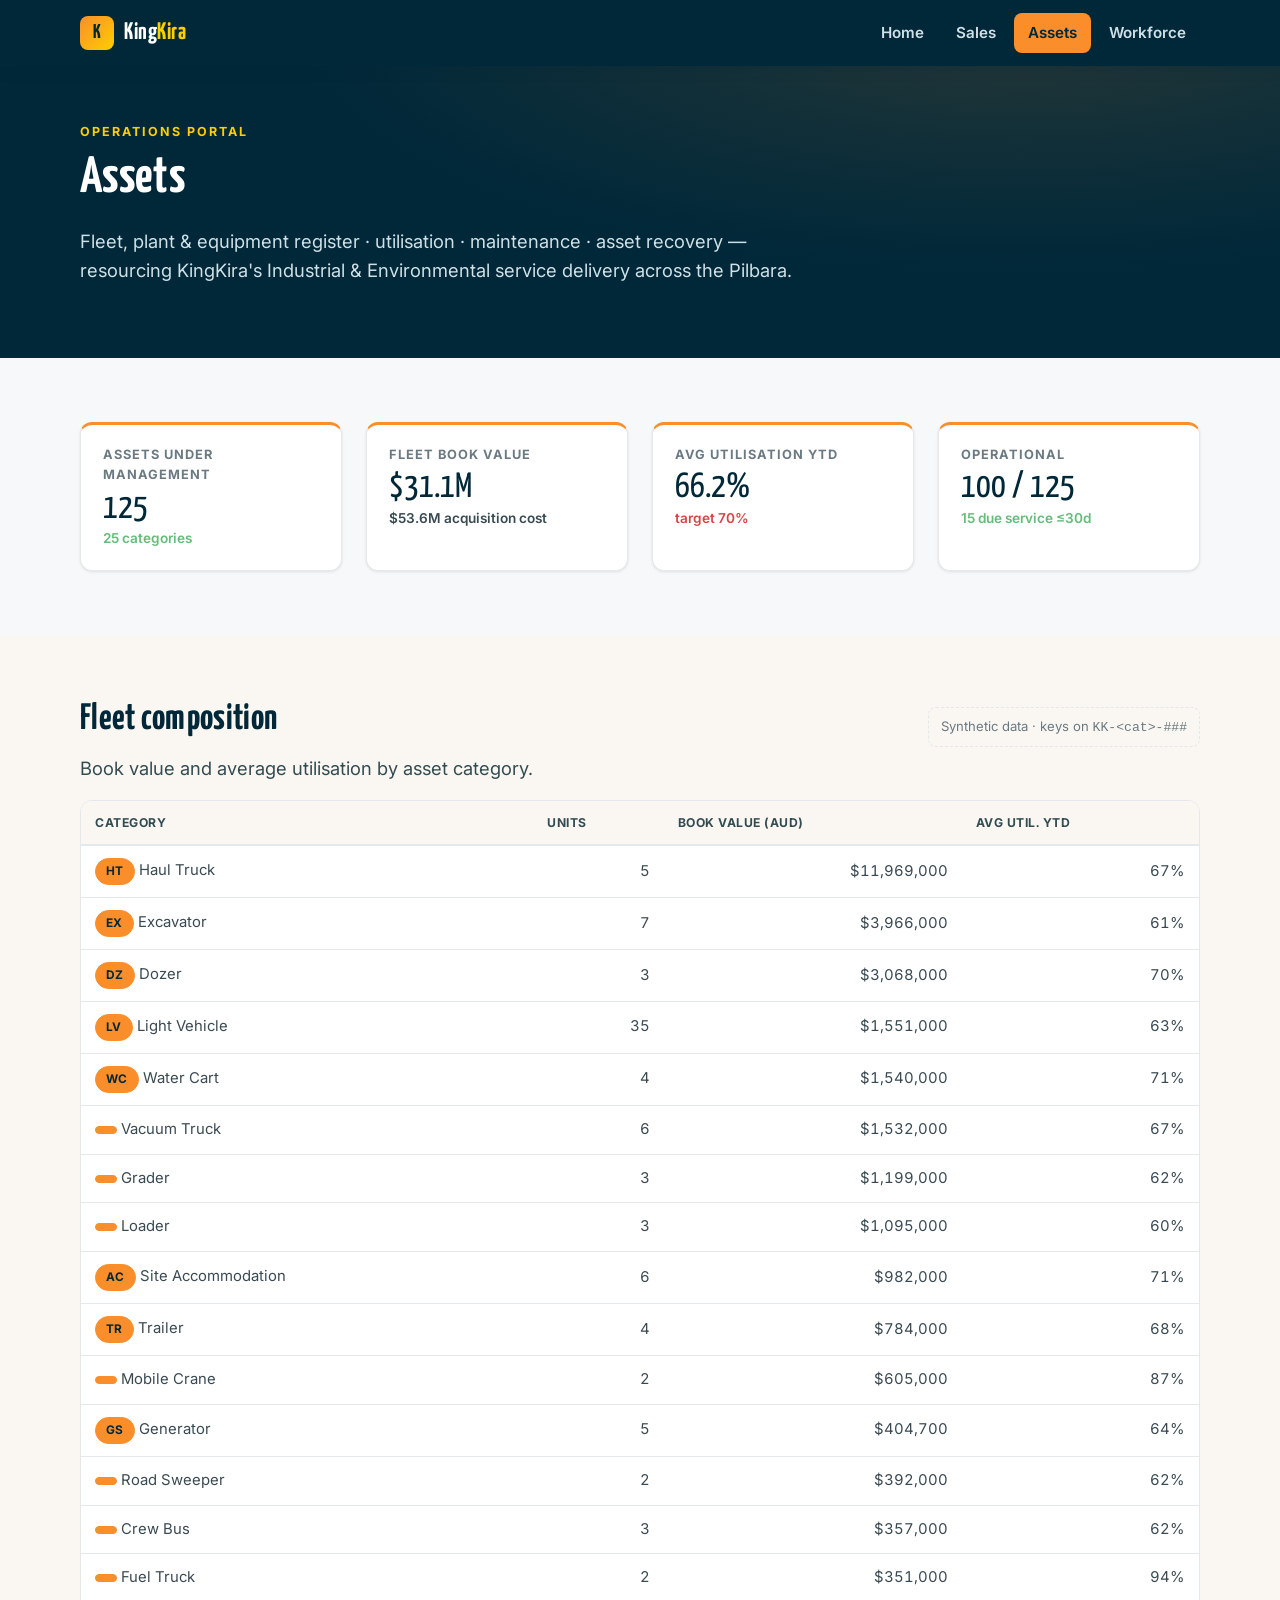
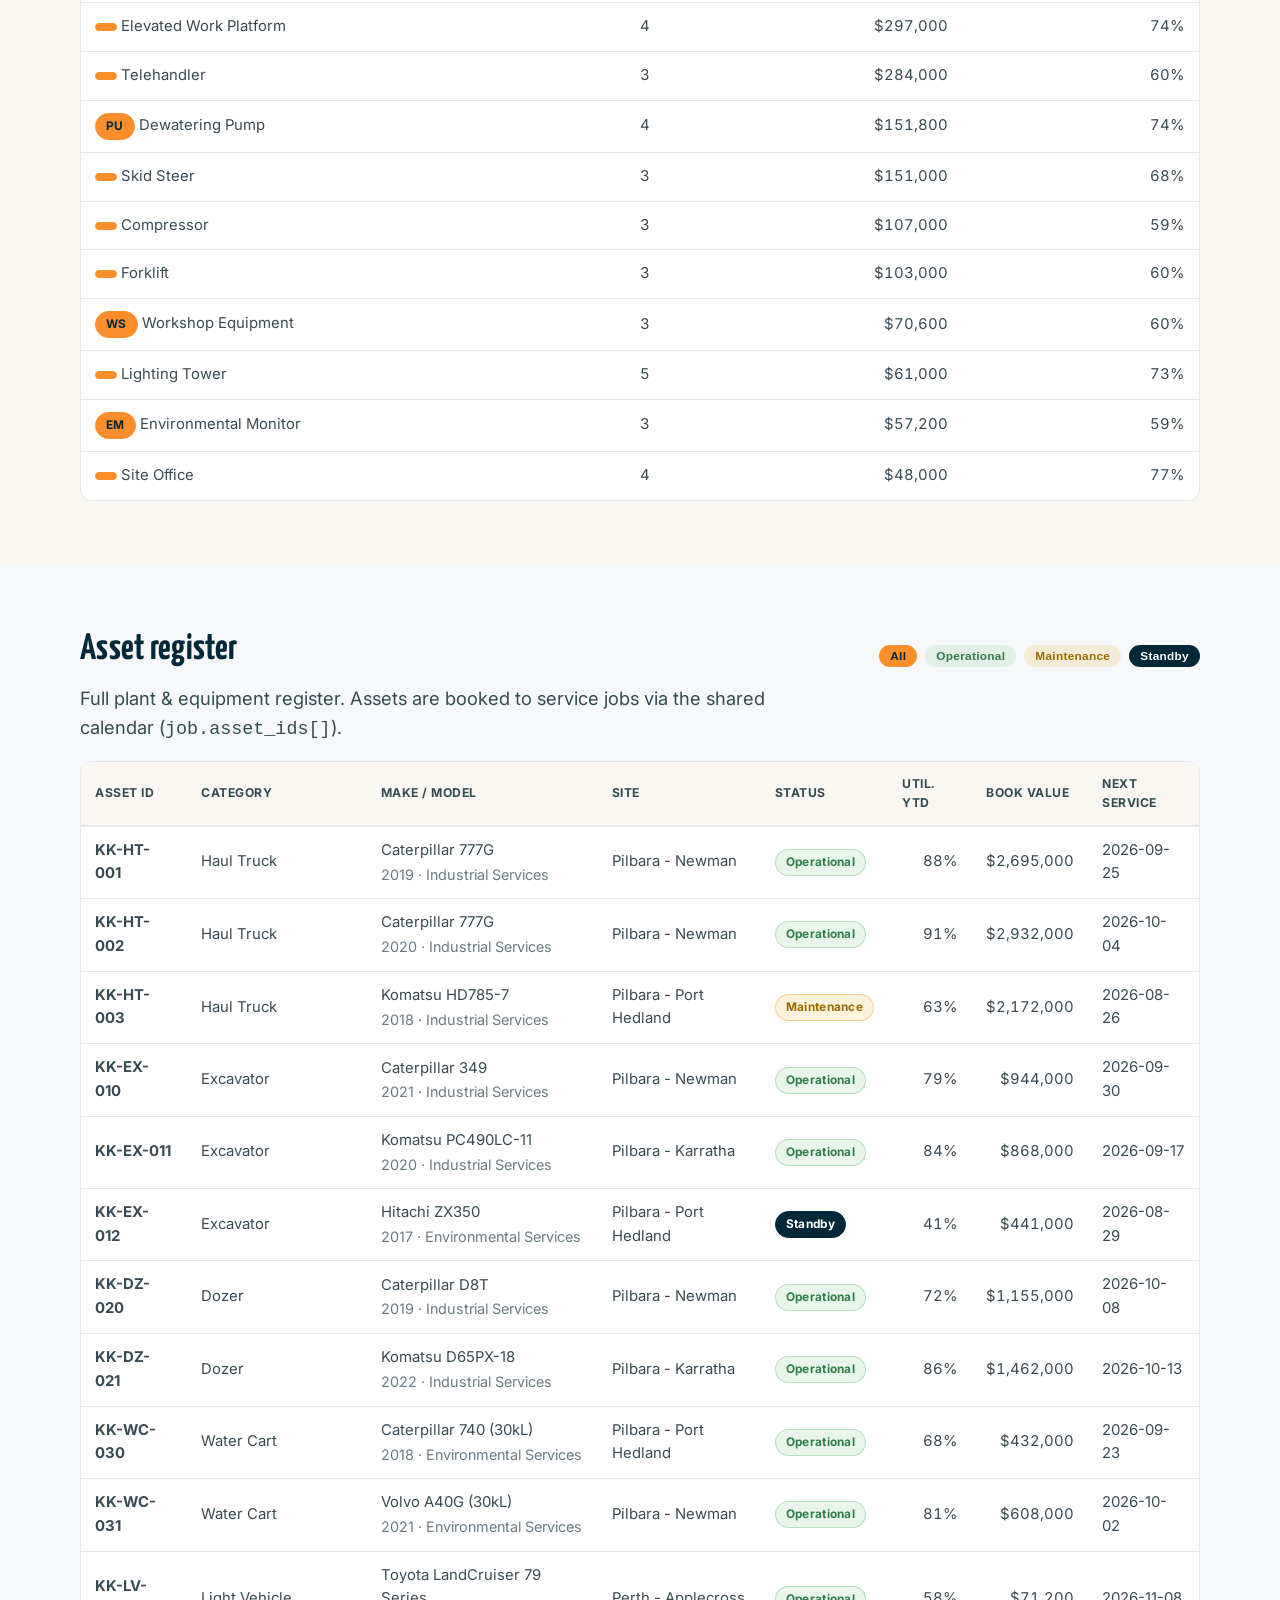
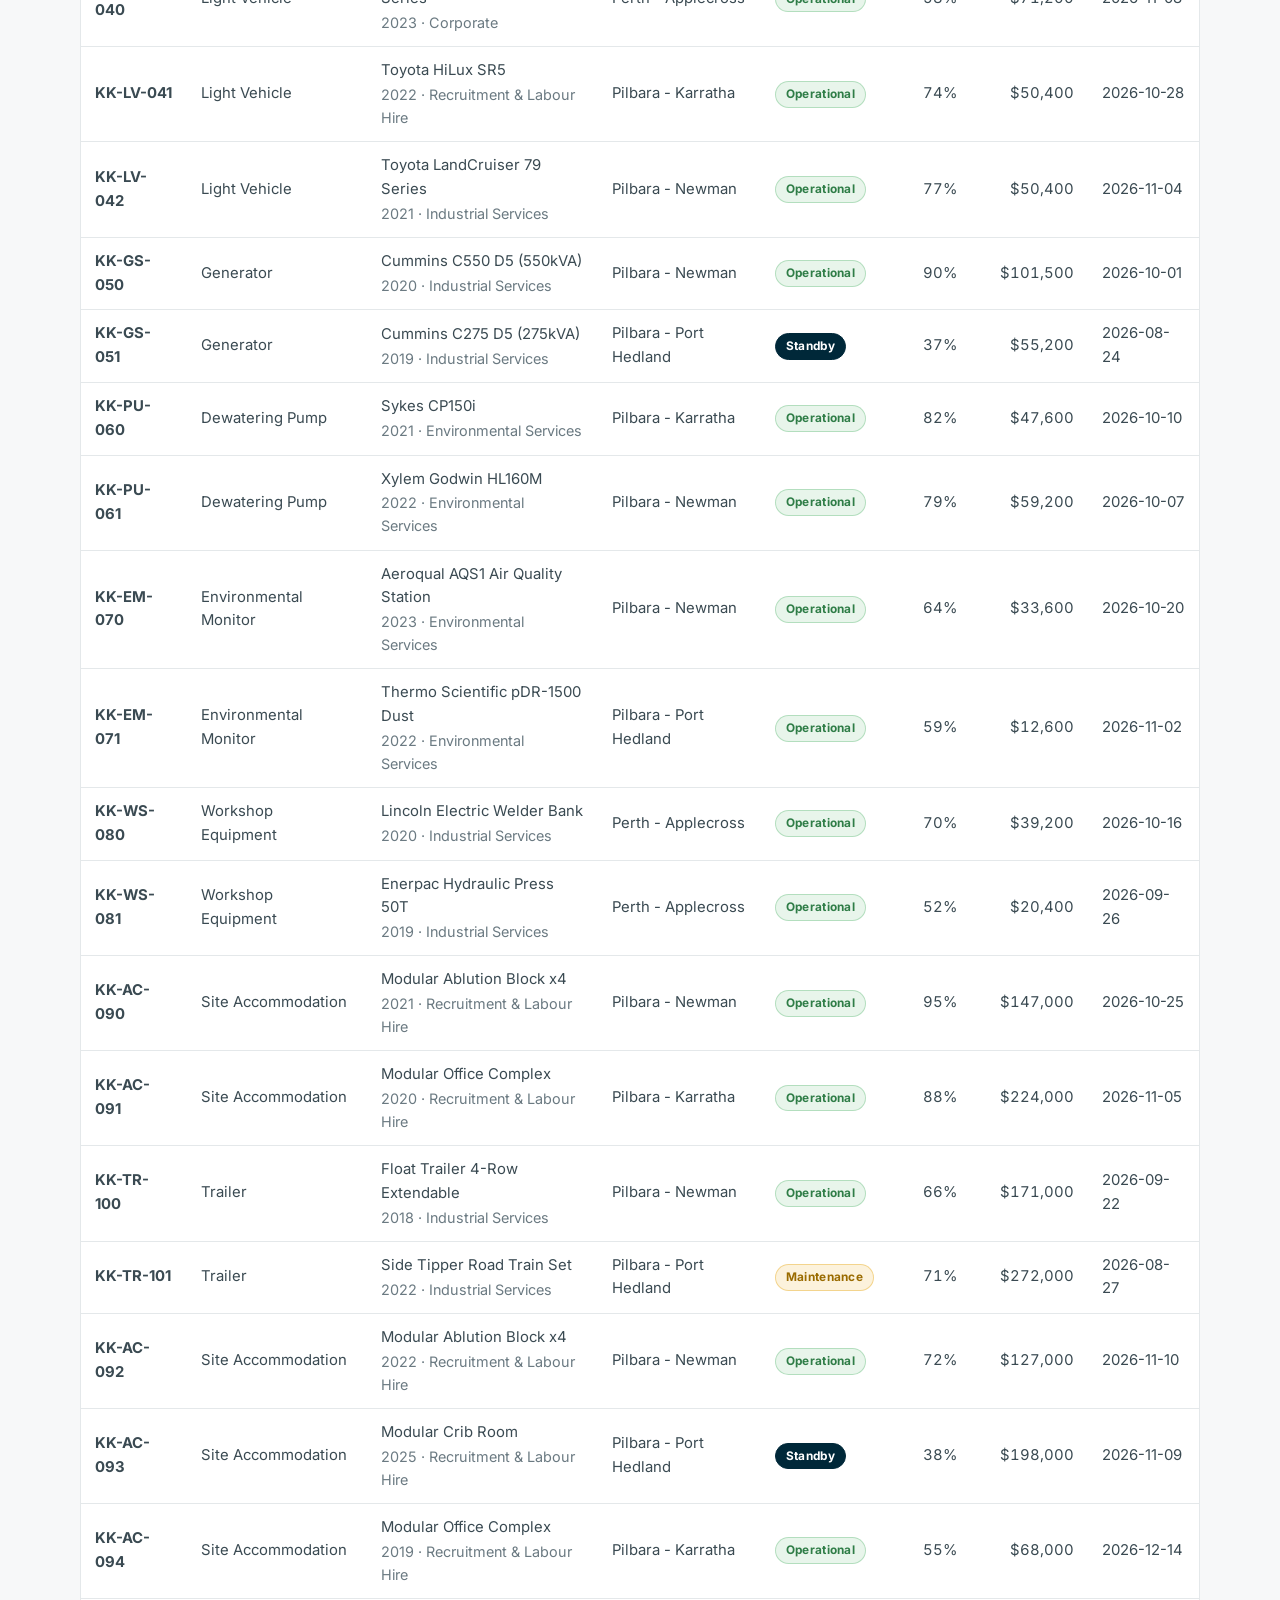
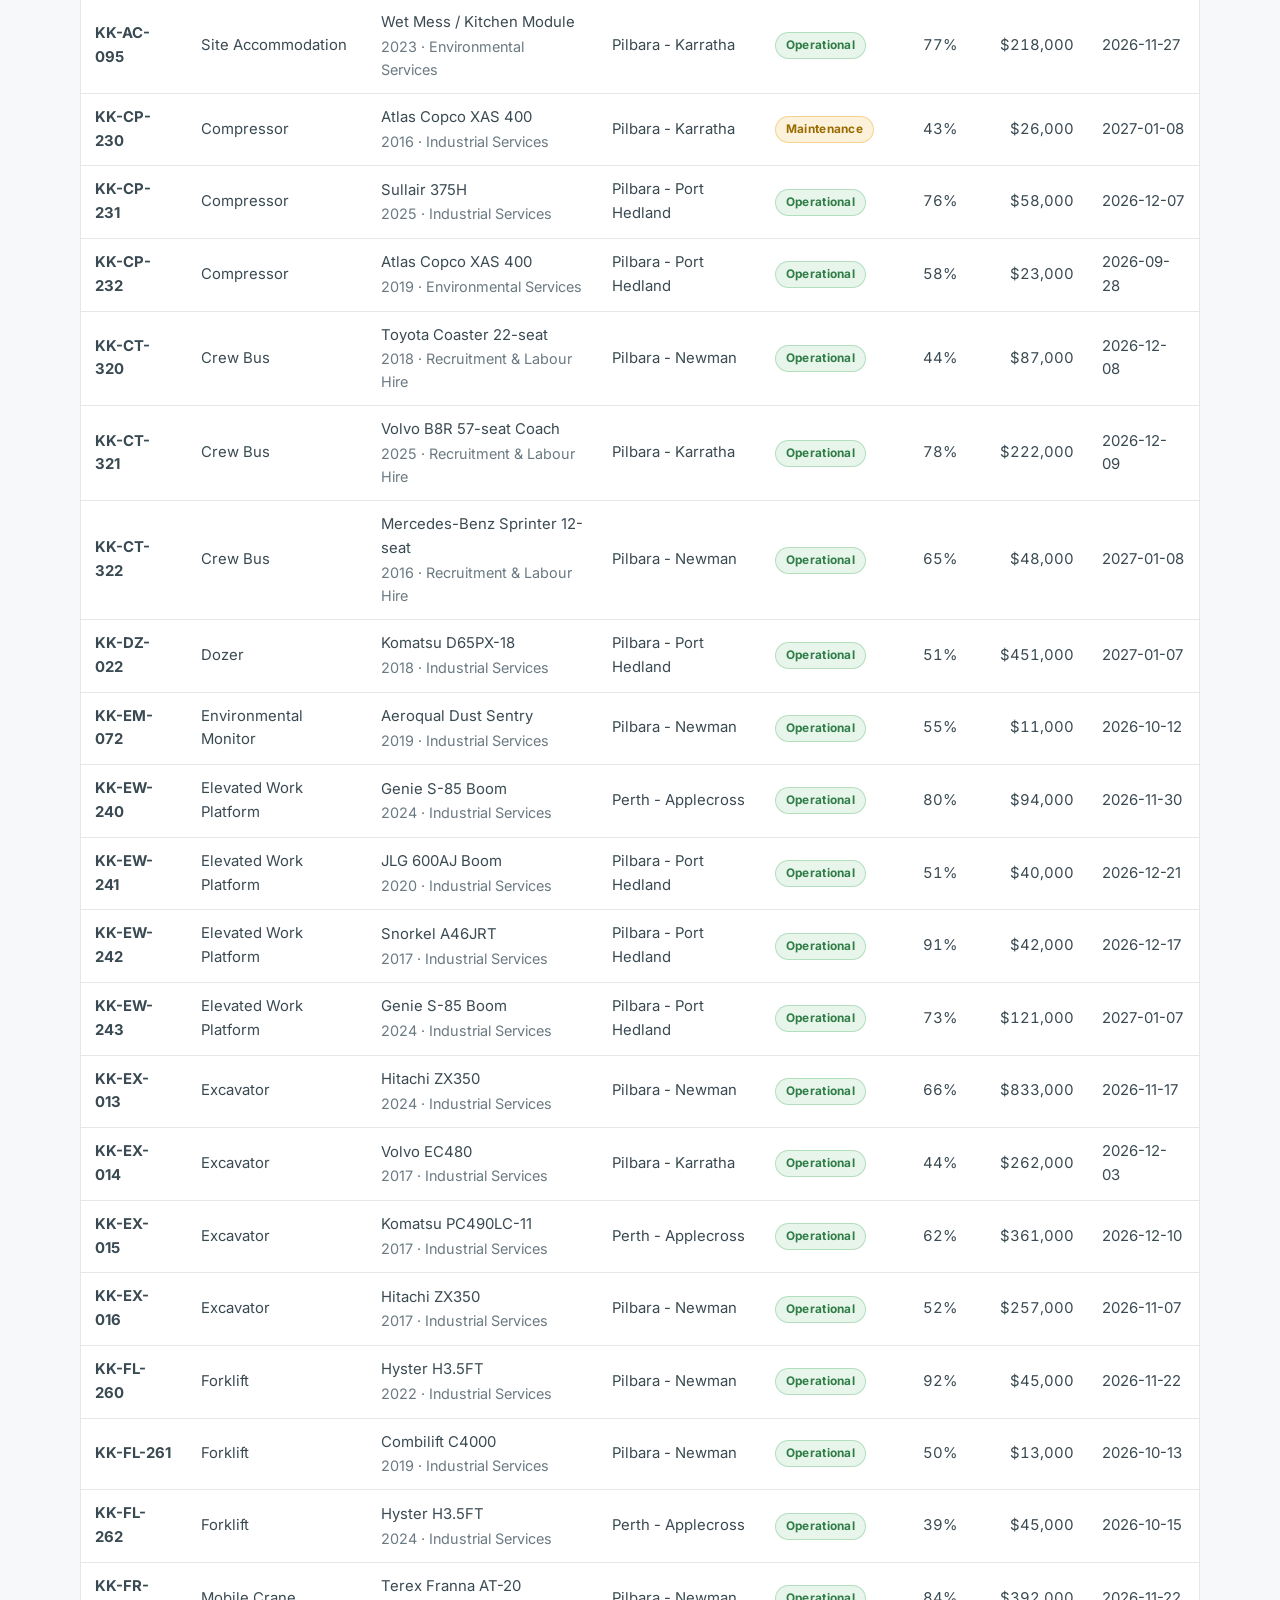
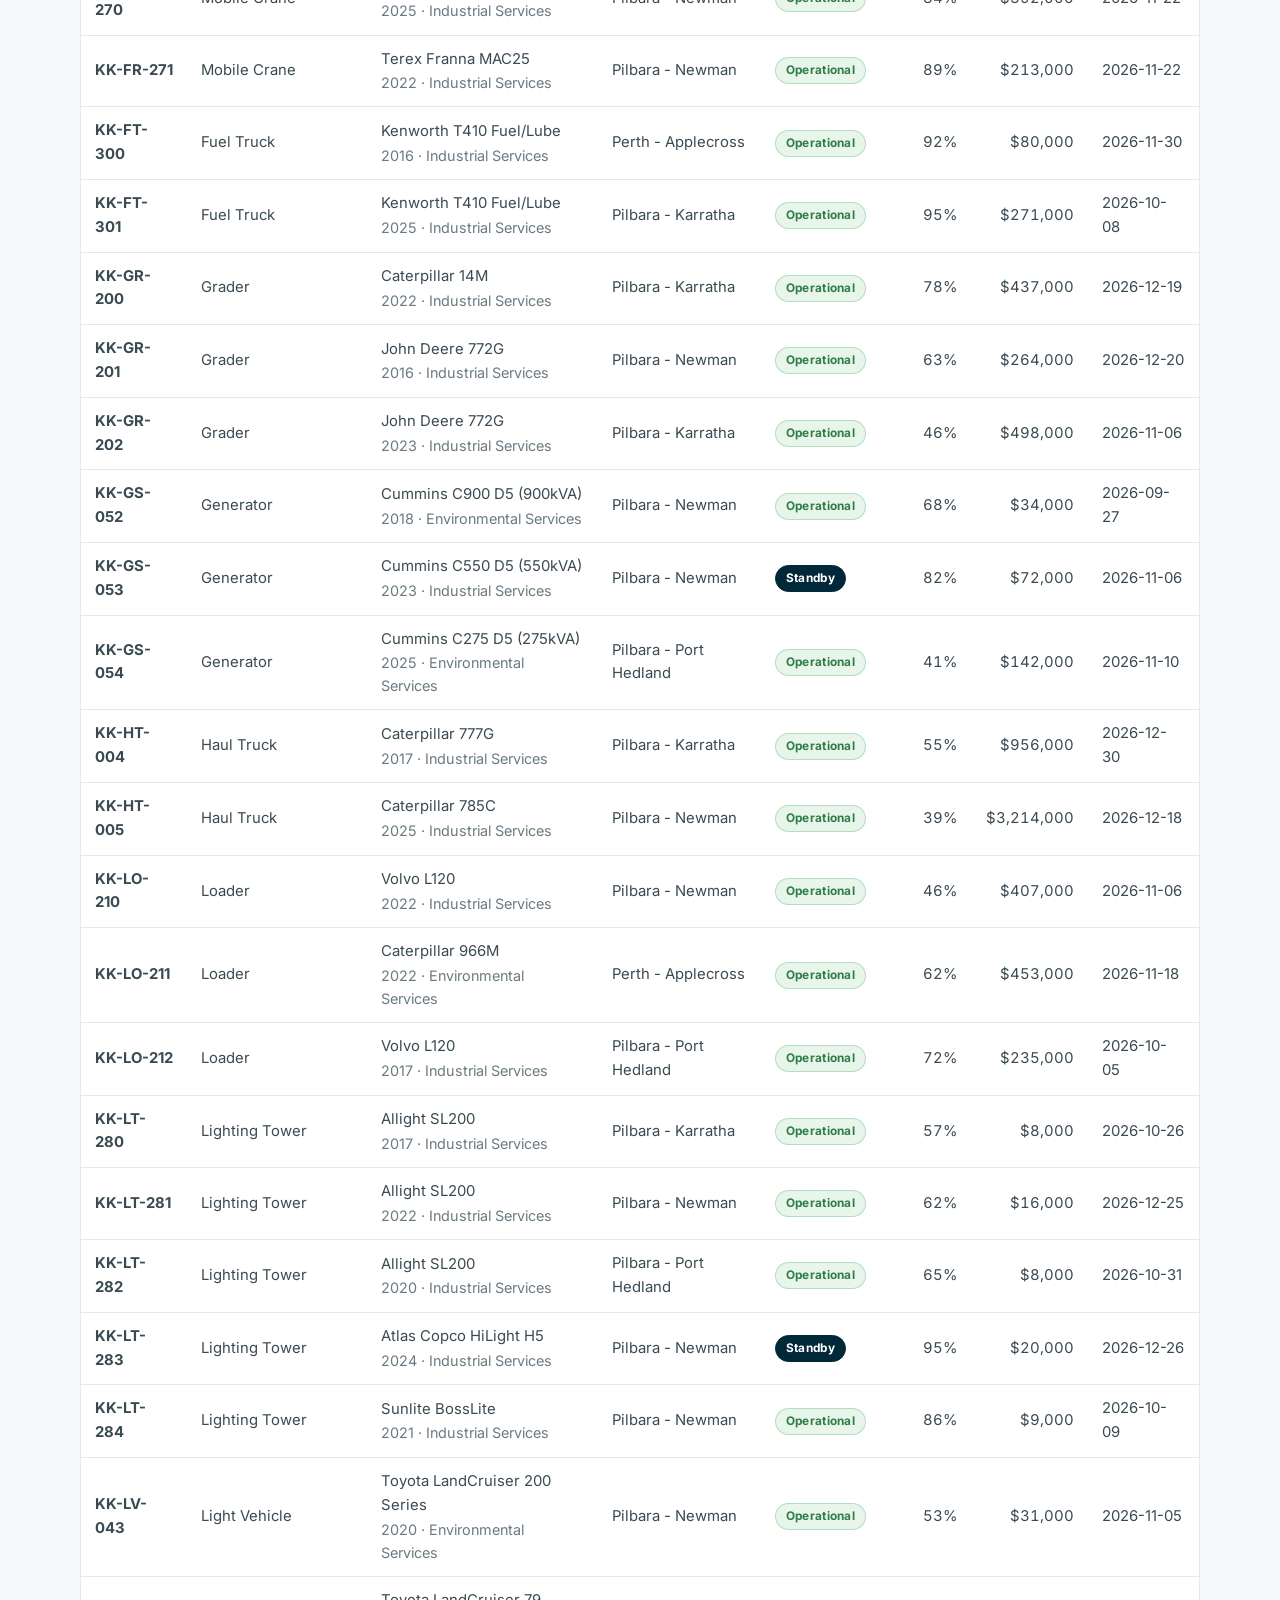
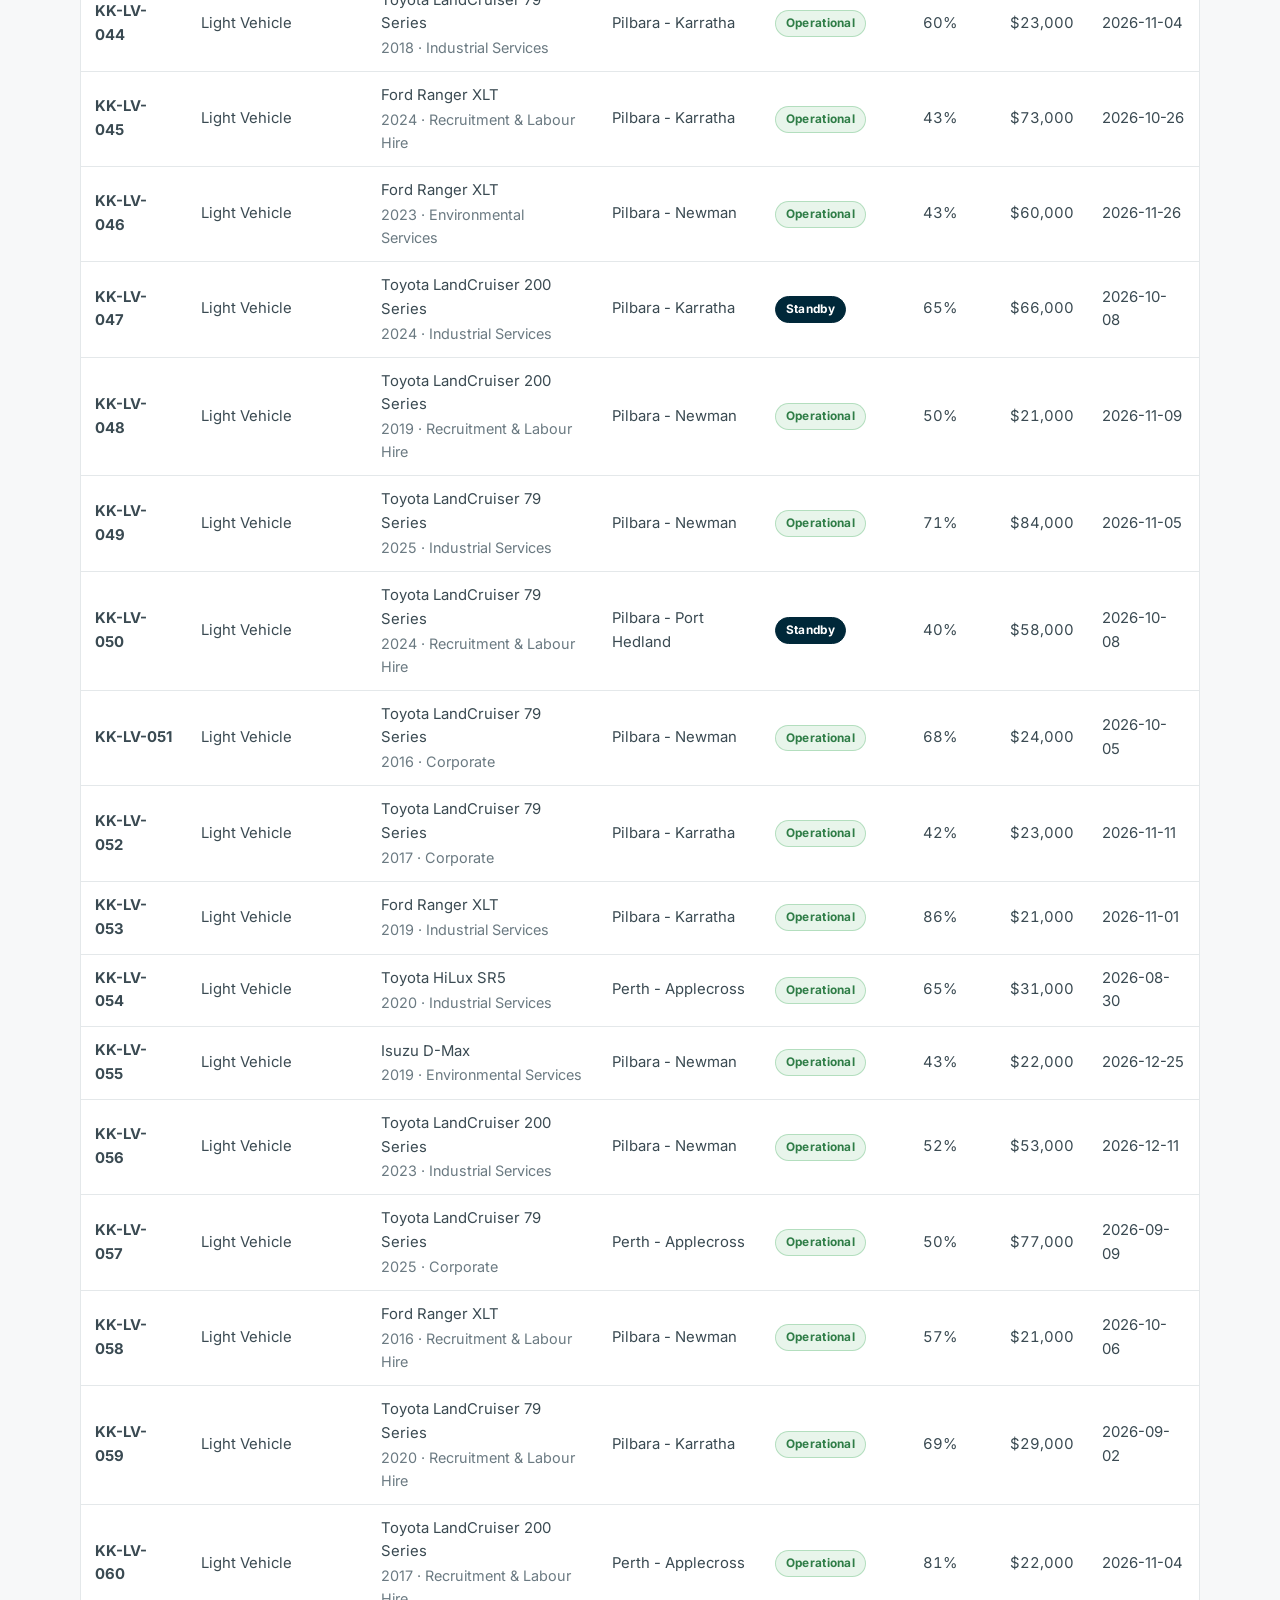
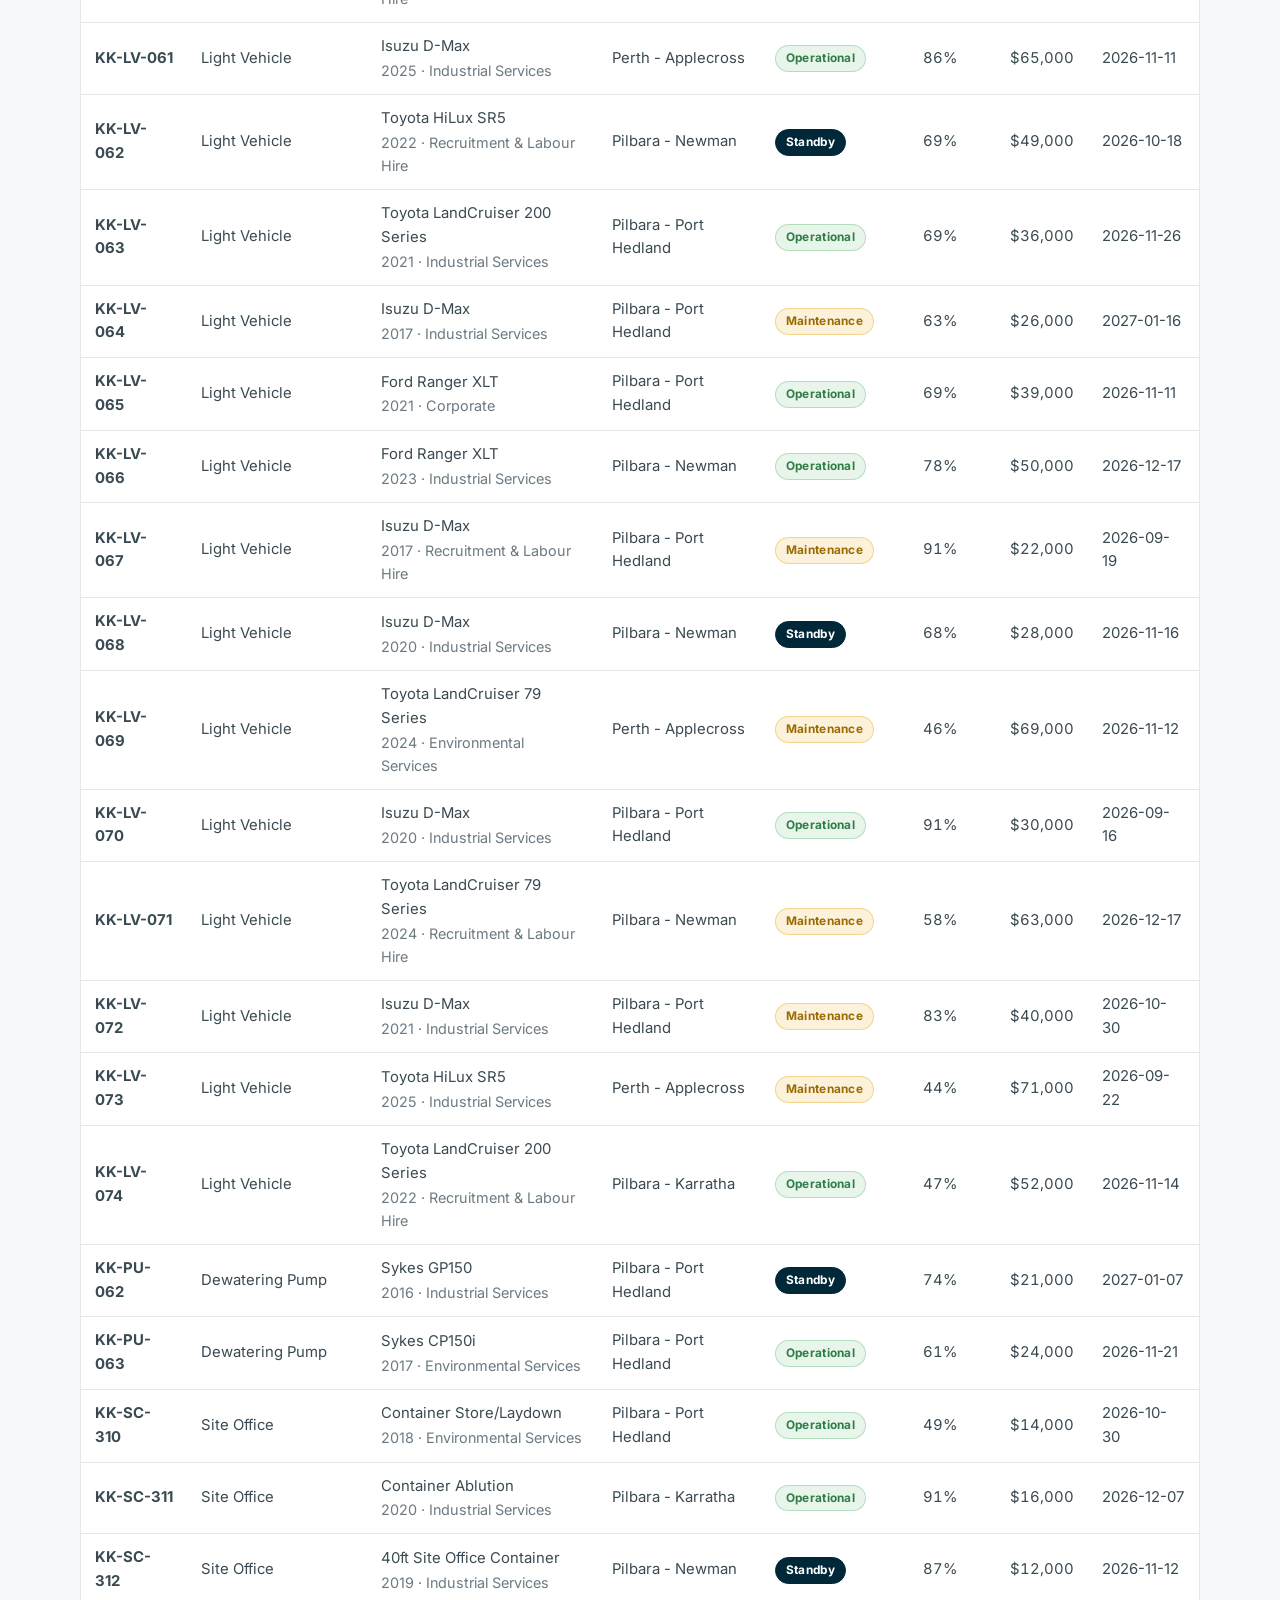
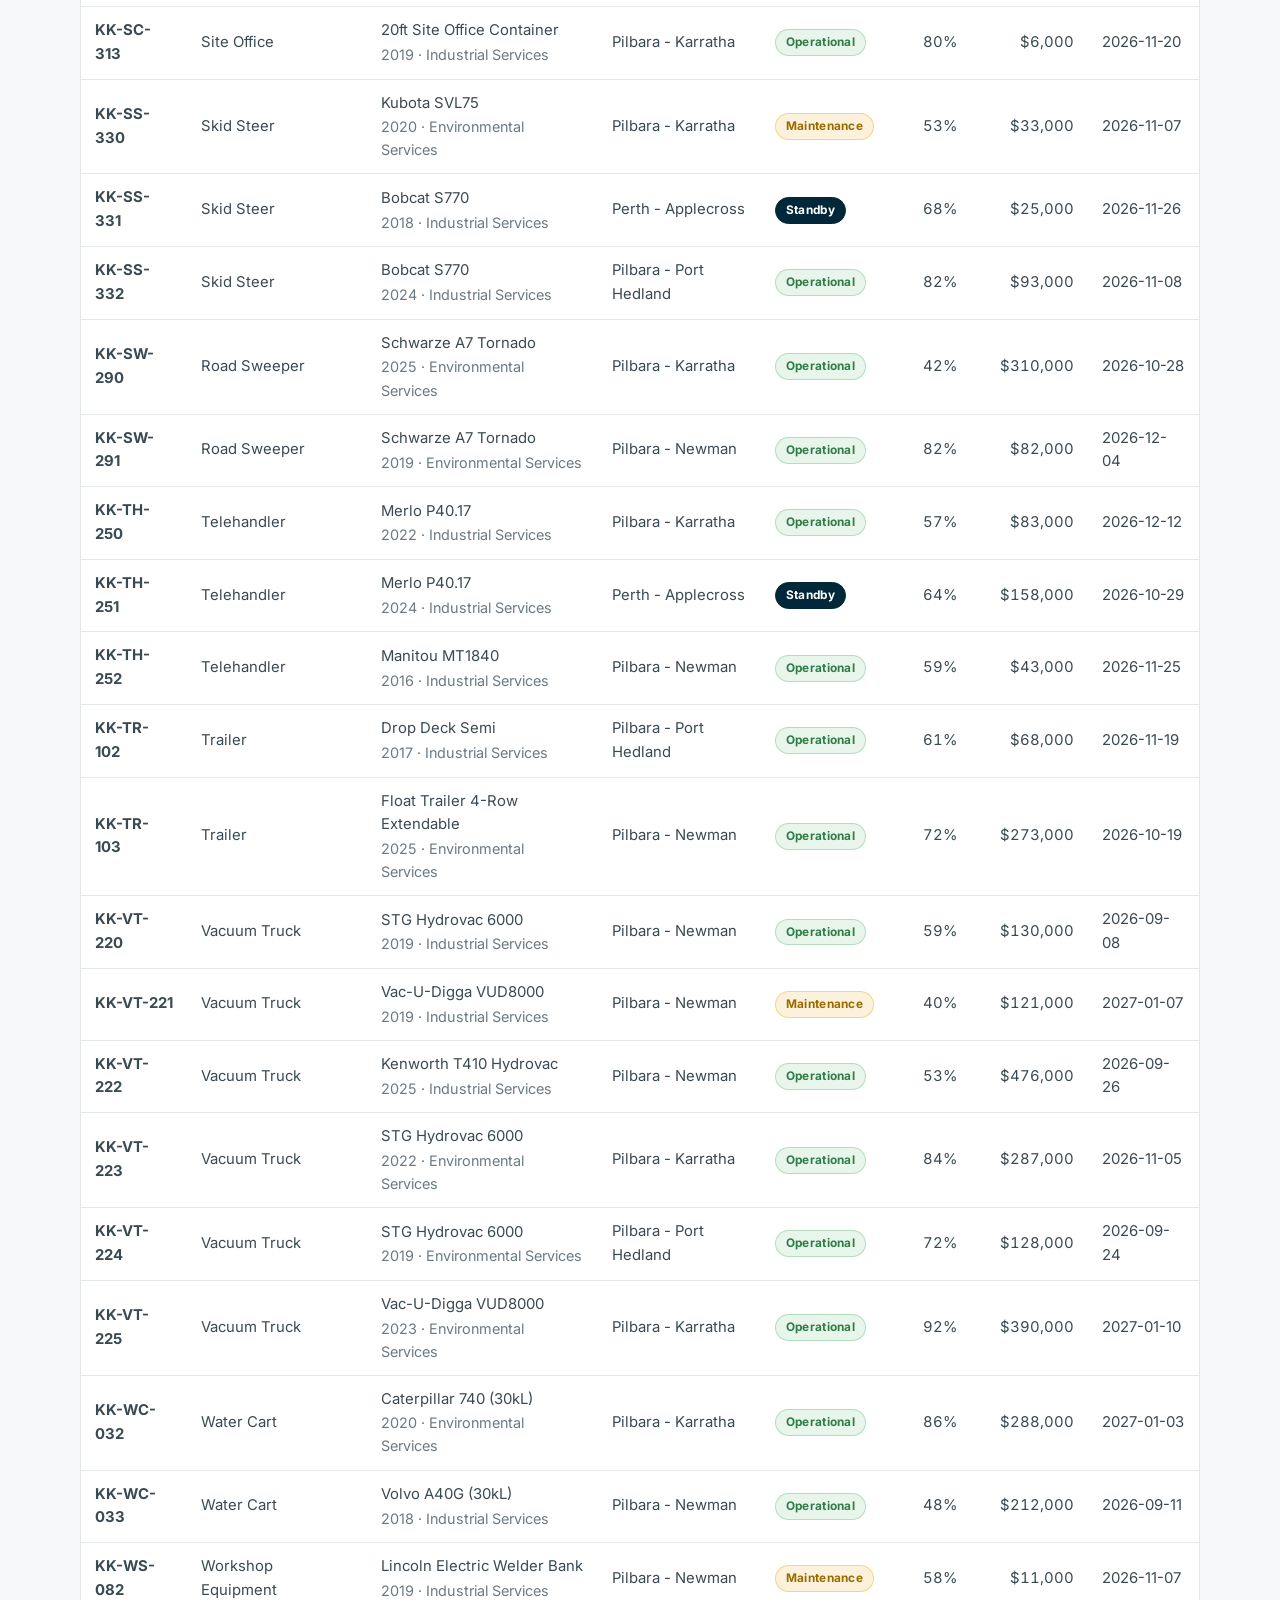
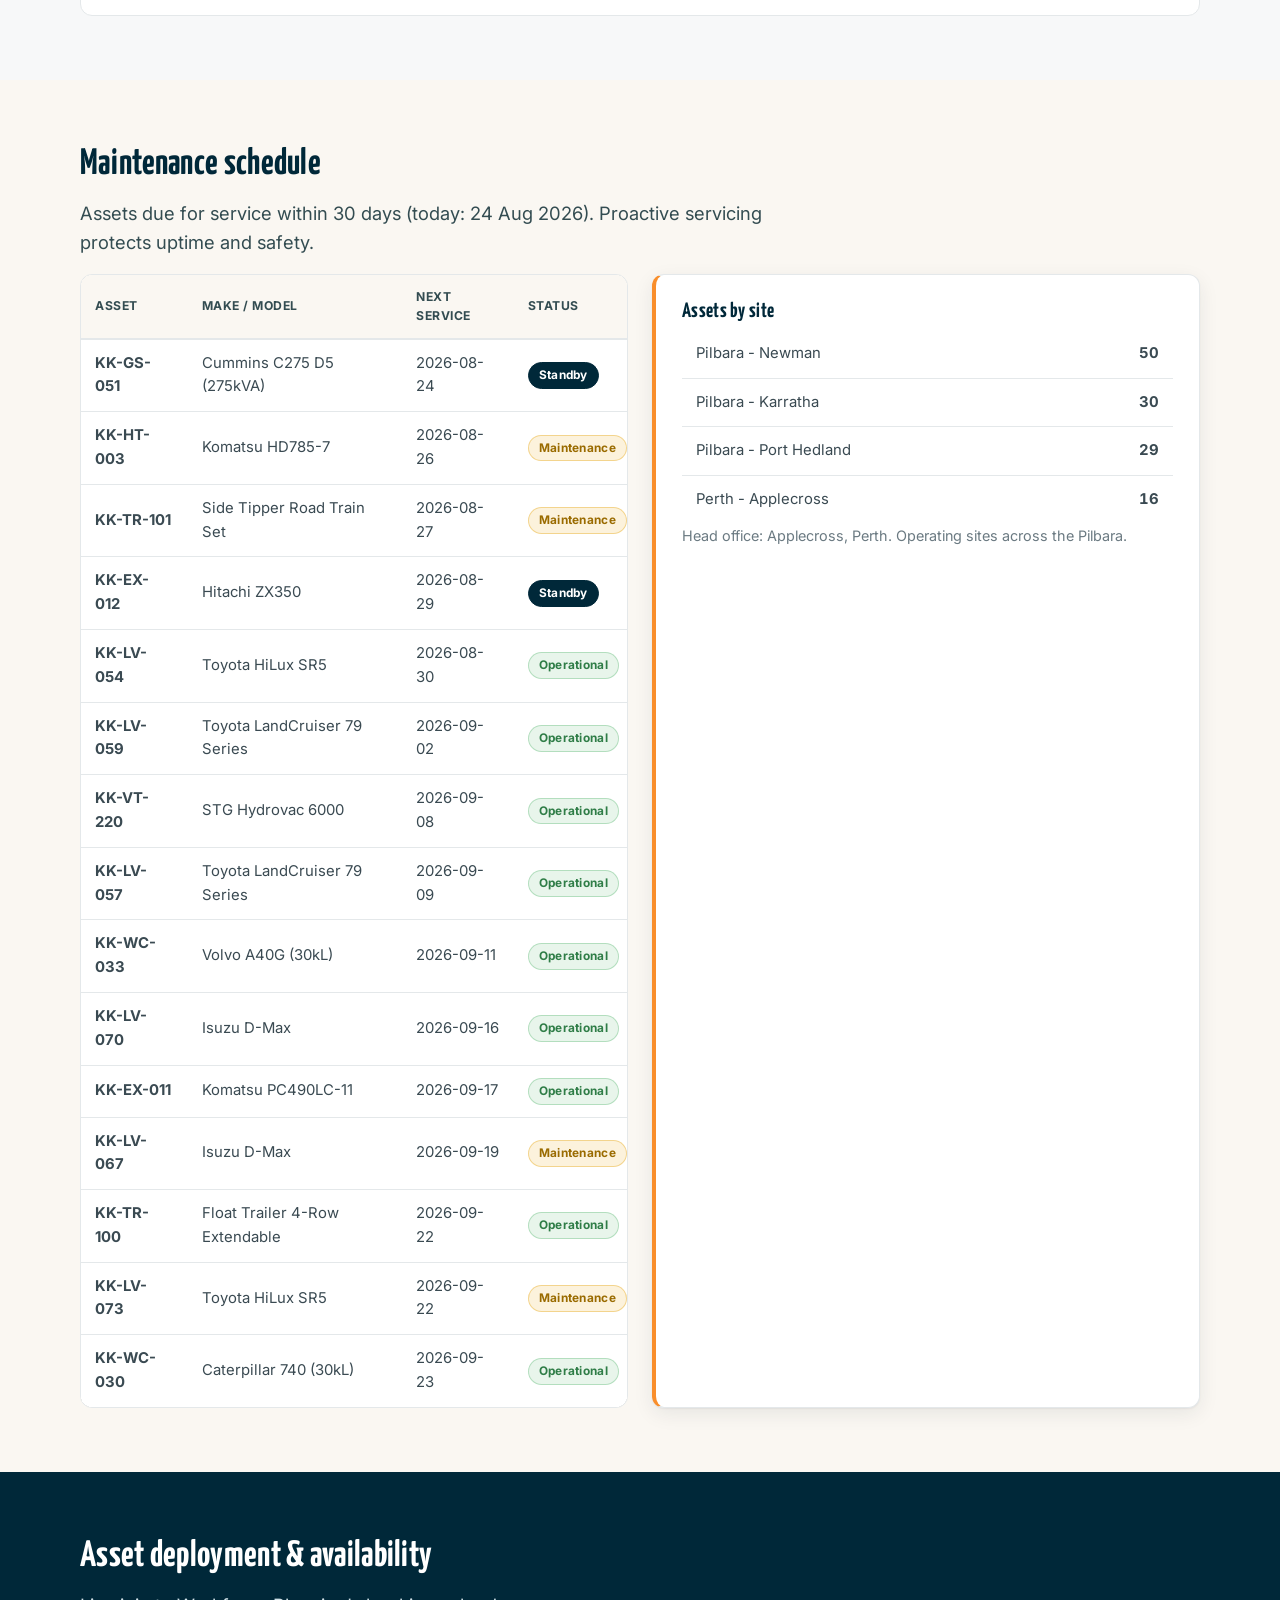
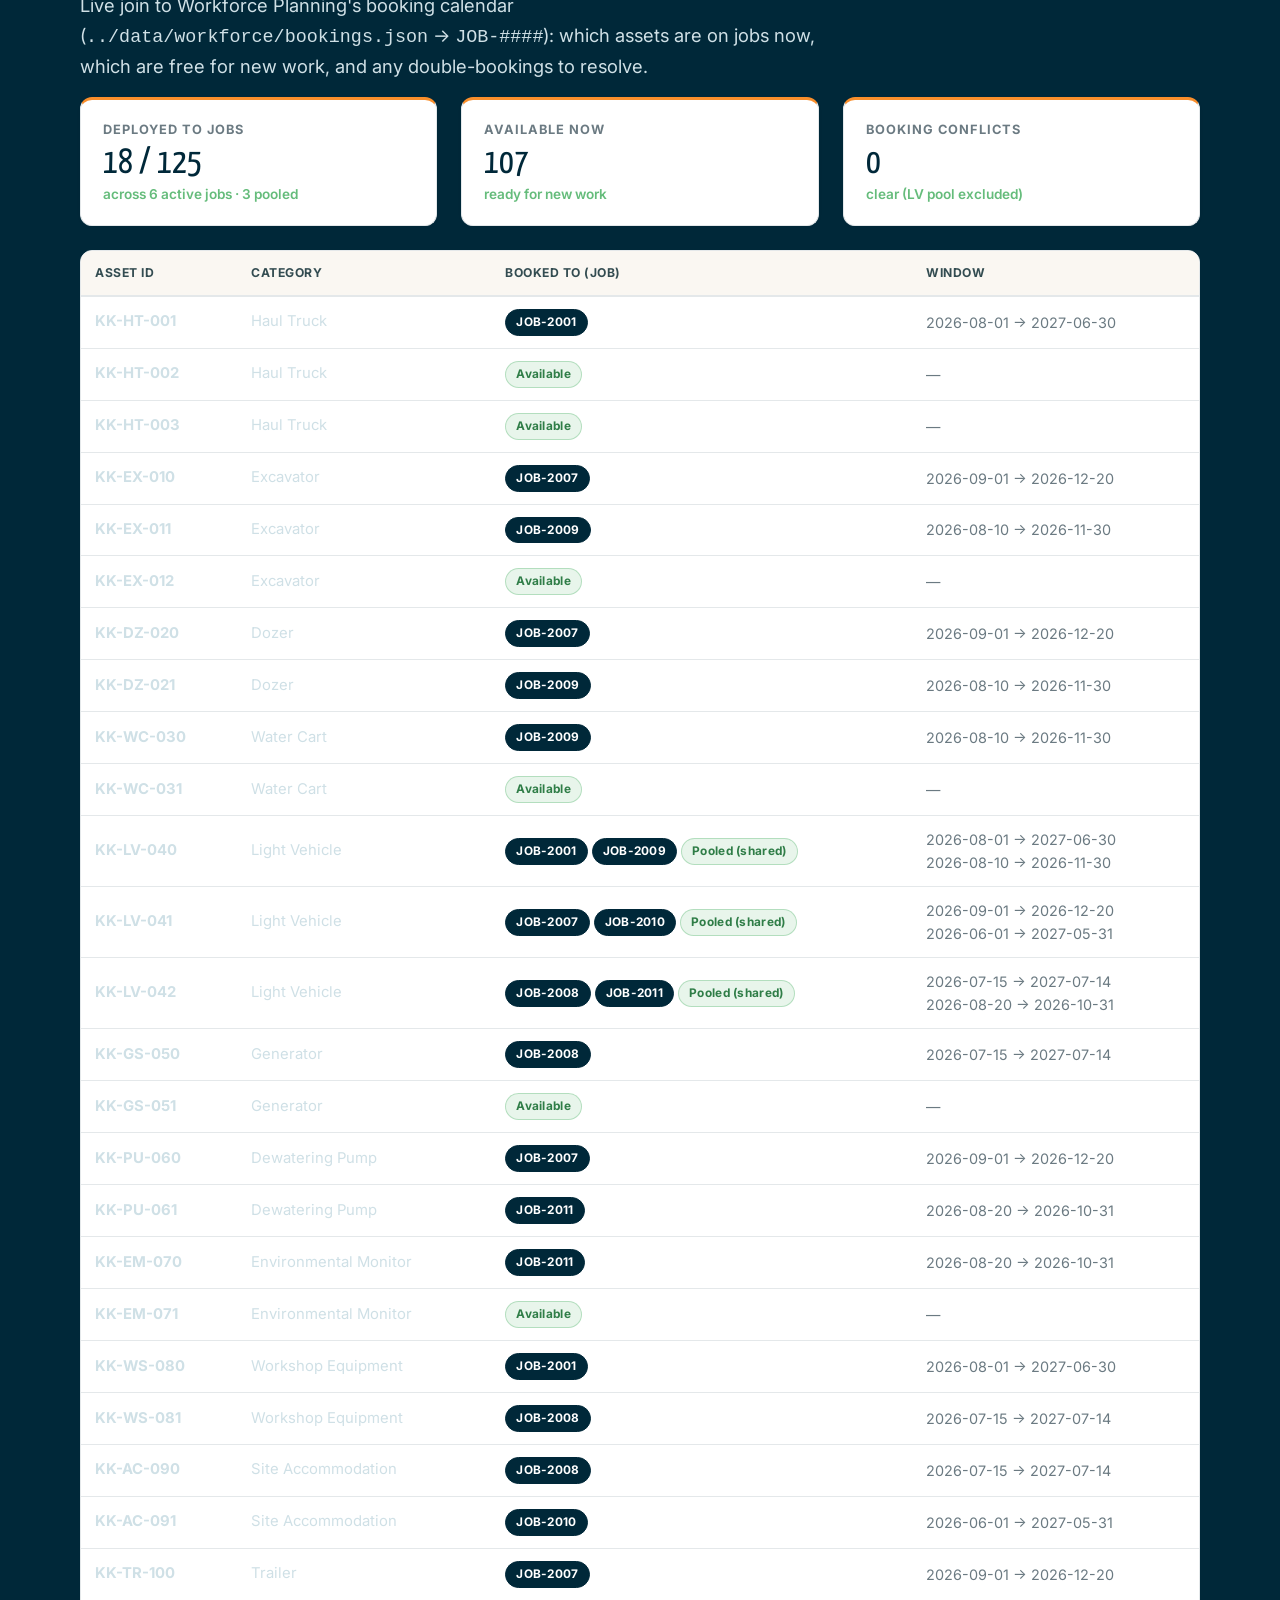
==== commit e701e769: "Expand fleet to 125 assets across 25 categories (realistic for ~400-staff contractor); schema v0.2: " ====
--- a/docs/fleet/index.html
+++ b/docs/fleet/index.html
@@ -66,7 +66,7 @@
   <section class="kk-section kk-section--tint">
     <div class="kk-container">
       <h2 class="kk-mt0">Maintenance schedule</h2>
-      <p class="kk-lead">Assets due for service within 30 days (today: 22 Aug 2026). Proactive servicing protects uptime and safety.</p>
+      <p class="kk-lead">Assets due for service within 30 days (today: 24 Aug 2026). Proactive servicing protects uptime and safety.</p>
       <div class="kk-grid kk-grid--2">
         <div class="kk-table-wrap">
           <table class="kk-table">
@@ -178,7 +178,7 @@
     const fmtM = n => '$' + (n/1e6).toFixed(1) + 'M';
     const badge = s => ({Operational:'green', Maintenance:'amber', Standby:'navy'}[s] || 'navy');
     const CATCODE = {'Haul Truck':'HT','Excavator':'EX','Dozer':'DZ','Water Cart':'WC','Light Vehicle':'LV','Generator':'GS','Dewatering Pump':'PU','Environmental Monitor':'EM','Workshop Equipment':'WS','Site Accommodation':'AC','Trailer':'TR'};
-    const TODAY = new Date('2026-08-22');
+    const TODAY = new Date('2026-08-24');
     const el = (t,c,h)=>{const e=document.createElement(t); if(c)e.className=c; if(h!=null)e.innerHTML=h; return e;};
 
     // ---- KPIs ----
@@ -189,7 +189,7 @@
     const oper = ASSETS.filter(r=>r.status==='Operational').length;
     const dueSoon = ASSETS.filter(r=>{const d=new Date(r.next_service_due); return (d-TODAY)/864e5 <= 30;}).length;
     const kpis = [
-      {l:'Assets under management', v:total, d:'11 categories', up:true},
+      {l:'Assets under management', v:total, d:(new Set(ASSETS.map(r=>r.category)).size)+' categories', up:true},
       {l:'Fleet book value', v:fmtM(book), d:fmtM(acq)+' acquisition cost'},
       {l:'Avg utilisation YTD', v:util+'%', d:'target 70%', up:util>=70},
       {l:'Operational', v:oper+' / '+total, d:dueSoon+' due service ≤30d', up:true},
@@ -262,6 +262,7 @@
       siteRows.appendChild(el('tr',null,`<td>${s}</td><td class="kk-num"><strong>${n}</strong></td>`));
     });
 
+    try {  // optional cross-domain sections — a failure here must never blank the core dashboard
     // ---- Asset deployment: join to Workforce booking calendar ----
     const deployMap = {};                 // asset_id -> [jobs it's booked on]
     JOBS.forEach(j => (j.asset_ids||[]).forEach(aid => (deployMap[aid] ||= []).push(j)));
@@ -367,6 +368,7 @@
         `<p class="kk-mb0 kk-muted">${p.summary||''}</p>`;
       planWrap.appendChild(card);
     });
+    } catch(e){ console.error('optional cross-domain sections error (core dashboard unaffected):', e); }
   }
   </script>
   <script src="../assets/js/include.js" data-active="fleet"></script>
